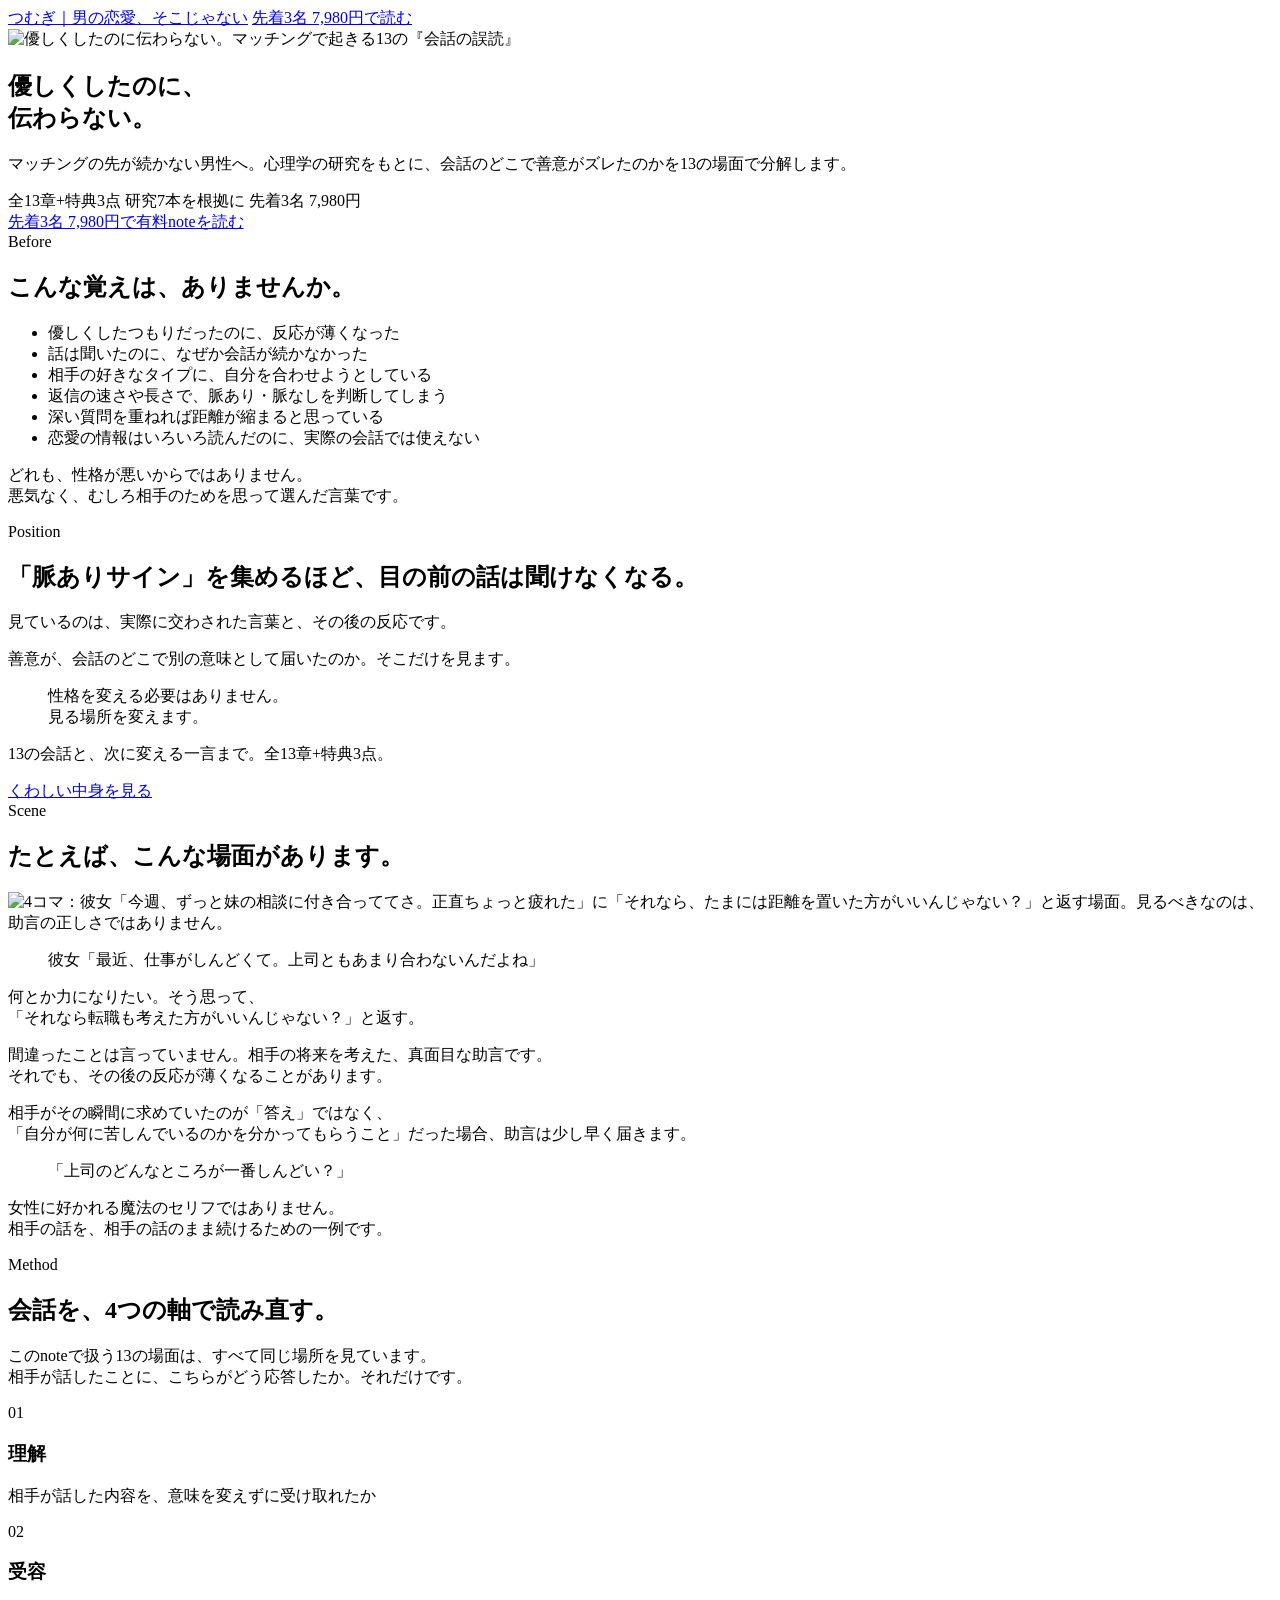
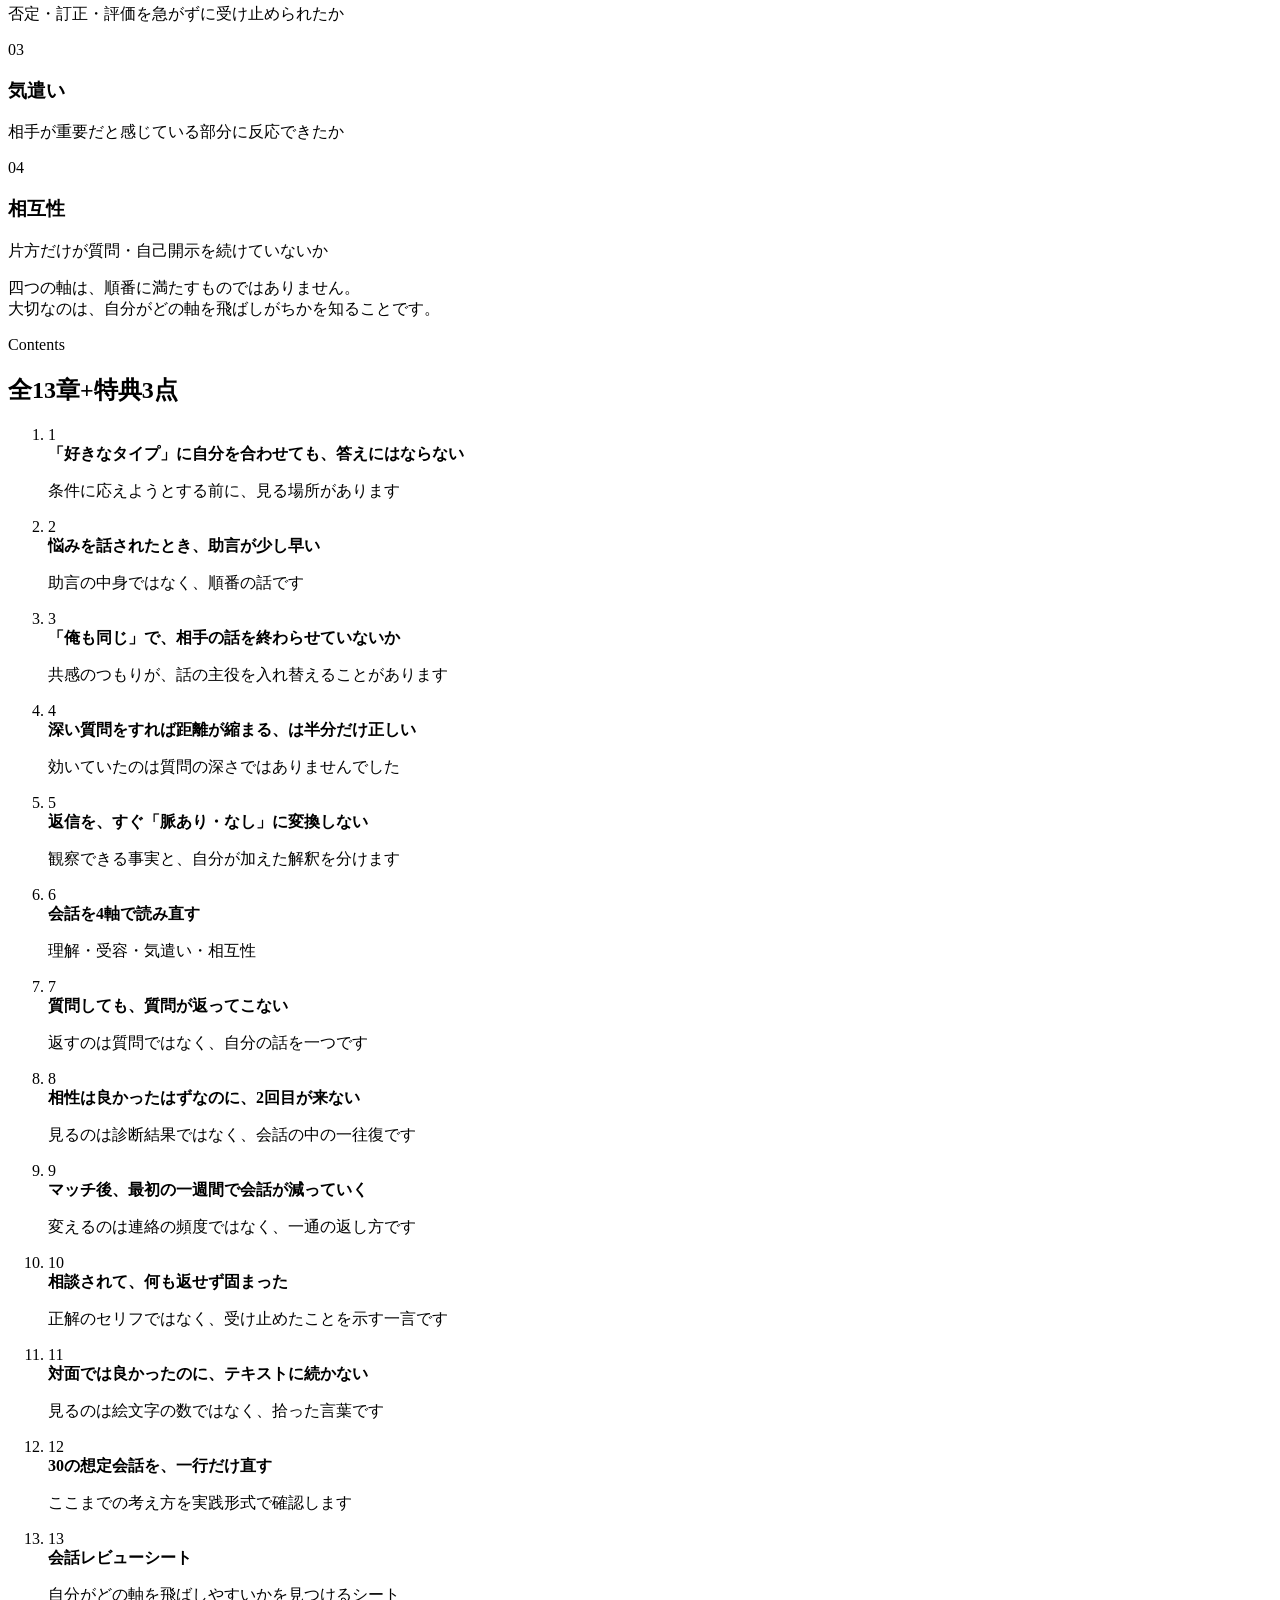
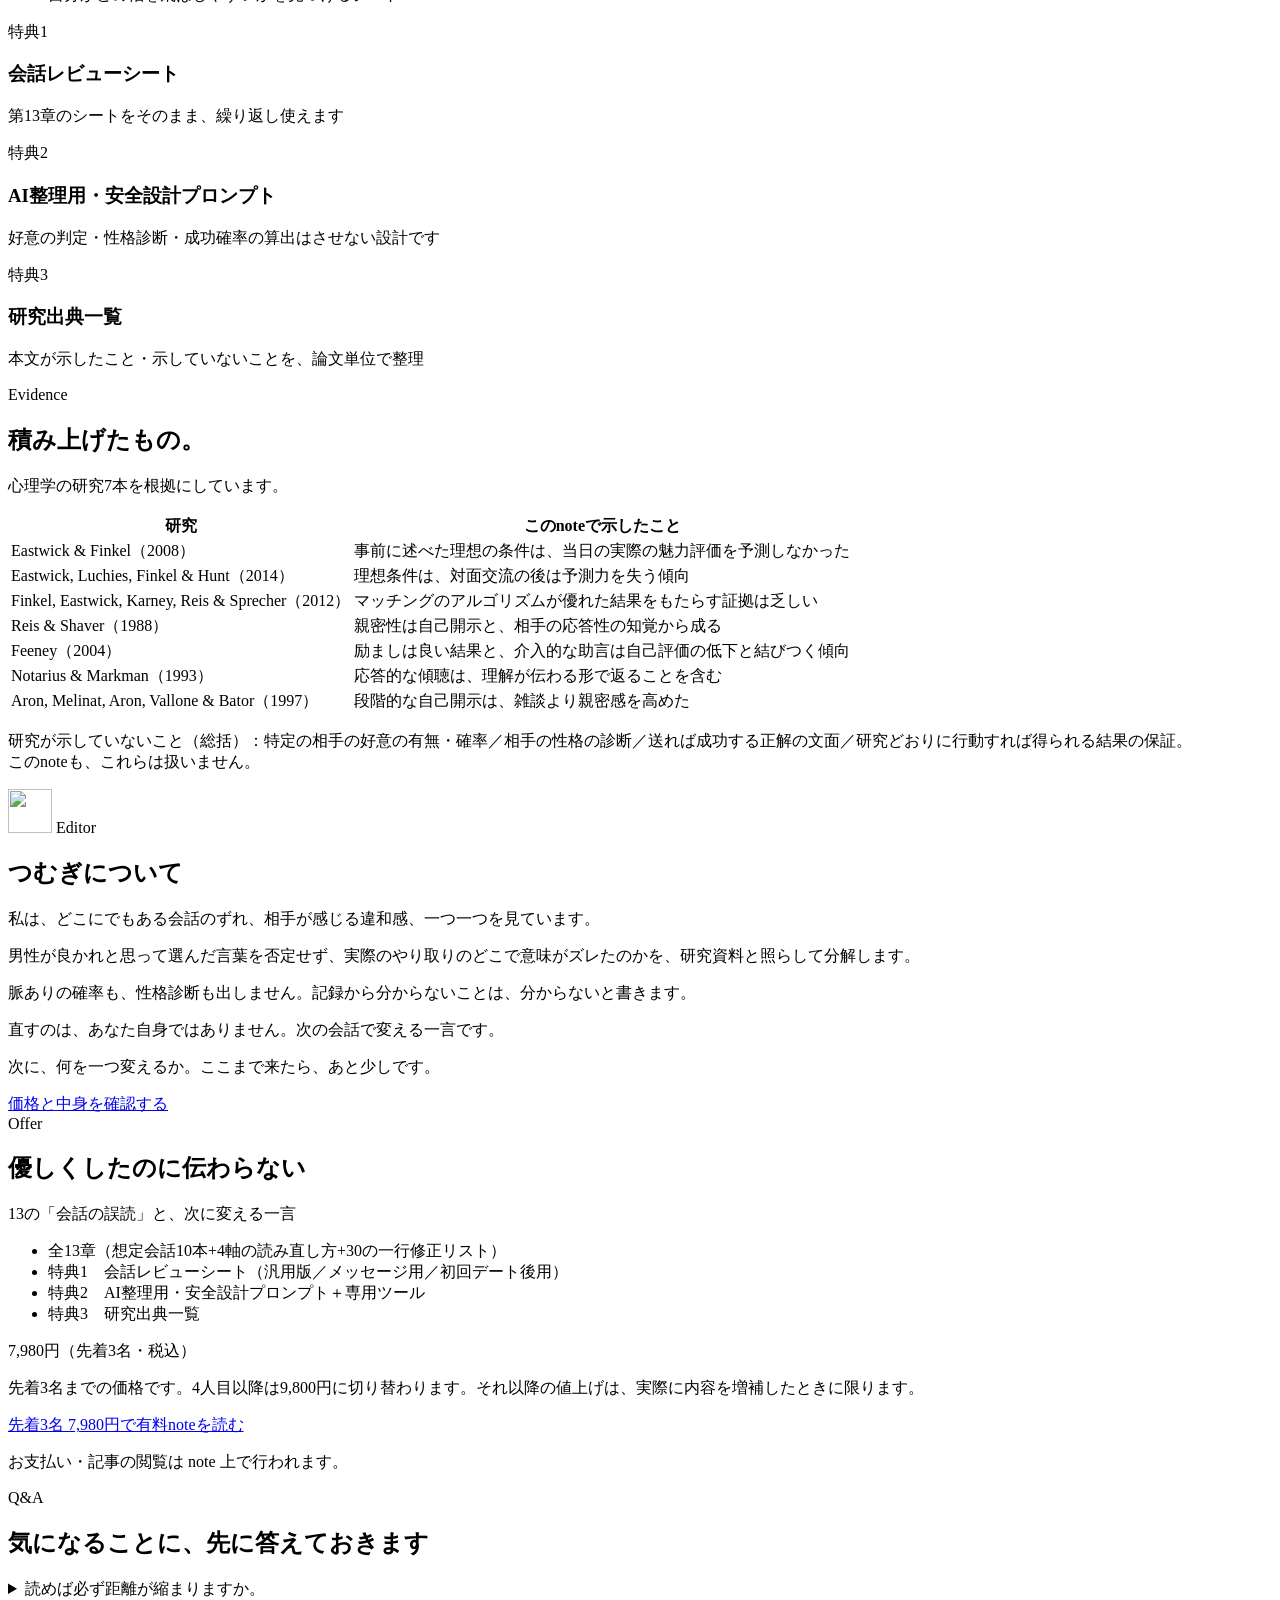
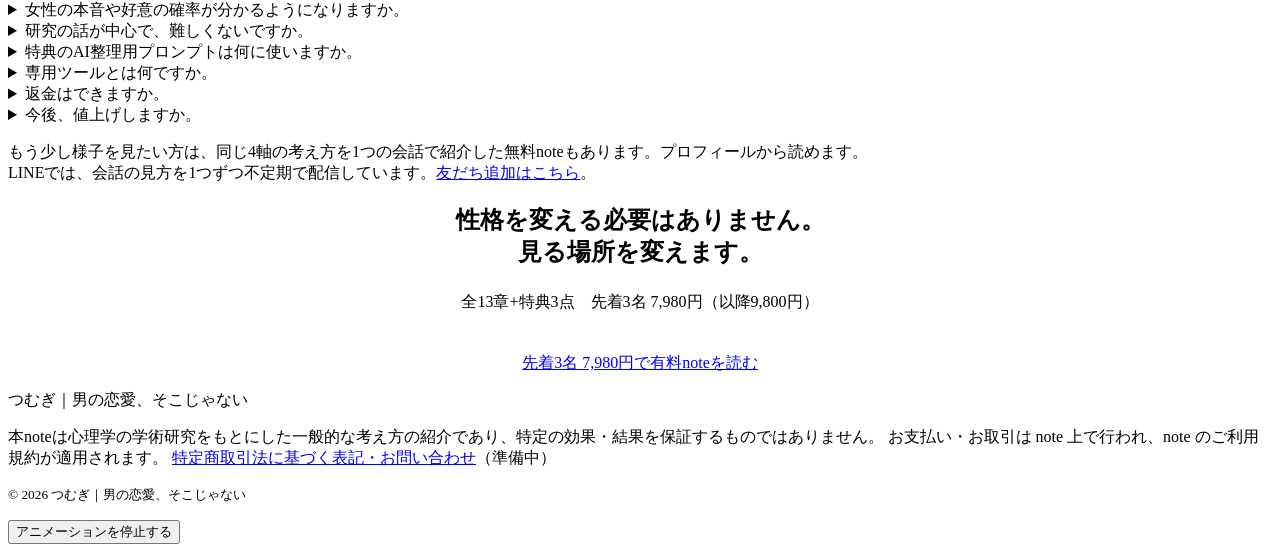
==== index.html @ 09afe3d2 "Add index.html" ====
<!DOCTYPE html>
<html lang="ja">
<head>
  <meta charset="UTF-8">
  <meta name="viewport" content="width=device-width, initial-scale=1.0">
  <title>優しくしたのに伝わらない、マッチングで起きる13の「会話の誤読」｜つむぎ</title>
  <meta name="description" content="善意の会話が、なぜ別の意味で届くのか。心理学の研究をもとに13章+特典3点で解説する有料note『優しくしたのに伝わらない、マッチングで起きる13の「会話の誤読」』の紹介ページです。">
  <meta property="og:type" content="website">
  <meta property="og:title" content="優しくしたのに伝わらない、マッチングで起きる13の「会話の誤読」｜つむぎ">
  <meta property="og:description" content="善意の会話が、なぜ別の意味で届くのか。心理学の研究をもとに13章+特典3点で解説する有料noteの紹介ページです。">
  <meta property="og:url" content="https://example.com/">
  <meta property="og:image" content="https://example.com/assets/img/common/ogp.jpg">
  <meta property="og:site_name" content="つむぎ｜男の恋愛、そこじゃない">
  <meta name="twitter:card" content="summary_large_image">
  <link rel="canonical" href="https://example.com/">
  <link rel="icon" href="favicon.ico">
  <link rel="apple-touch-icon" href="assets/img/common/apple-touch-icon.png">
  <link rel="preconnect" href="https://fonts.googleapis.com">
  <link rel="preconnect" href="https://fonts.gstatic.com" crossorigin>
  <link href="https://fonts.googleapis.com/css2?family=Zen+Kaku+Gothic+New:wght@500;700;900&family=Noto+Sans+JP:wght@400;500;700&display=swap" rel="stylesheet">
  <link rel="stylesheet" href="assets/css/style.css">
</head>
<body class="p-home">

  <header class="site-header">
    <a class="site-header__logo" href="#hero">つむぎ｜男の恋愛、そこじゃない</a>
    <a class="button button--small site-header__cta" href="#offer">先着3名 7,980円で読む</a>
  </header>

  <main>

    <!-- ヒーロー: 即答型。バナー画像がそのまま見せ場、直下の実テキストで同じ主張をSEO/読み上げ用に担保する -->
    <section class="hero" id="hero">
      <div class="container">
        <div class="hero__visual js-reveal">
          <img src="assets/img/note-header.jpg" alt="優しくしたのに伝わらない。マッチングで起きる13の『会話の誤読』" width="1732" height="908">
        </div>

        <h1 class="hero__title js-reveal" data-delay="1">
          優しくしたのに、<br>伝わらない。
        </h1>
        <p class="hero__lead js-reveal" data-delay="2">
          マッチングの先が続かない男性へ。心理学の研究をもとに、会話のどこで善意がズレたのかを13の場面で分解します。
        </p>
        <div class="hero__meta js-reveal" data-delay="3">
          <span>全13章+特典3点</span>
          <span>研究7本を根拠に</span>
          <span>先着3名 7,980円</span>
        </div>
        <a class="button js-reveal" data-delay="3" href="#offer">先着3名 7,980円で有料noteを読む</a>
      </div>
    </section>

    <!-- 共感: 部族の言葉で「私のことだ」を作る -->
    <section class="section" id="empathy">
      <div class="container--narrow">
        <div class="section-head js-reveal">
          <span class="section-head__en">Before</span>
          <h2 class="section-head__title">こんな覚えは、ありませんか。</h2>
        </div>
        <ul class="checklist js-reveal">
          <li>優しくしたつもりだったのに、反応が薄くなった</li>
          <li>話は聞いたのに、なぜか会話が続かなかった</li>
          <li>相手の好きなタイプに、自分を合わせようとしている</li>
          <li>返信の速さや長さで、脈あり・脈なしを判断してしまう</li>
          <li>深い質問を重ねれば距離が縮まると思っている</li>
          <li>恋愛の情報はいろいろ読んだのに、実際の会話では使えない</li>
        </ul>
        <p class="js-reveal" data-delay="1">
          どれも、性格が悪いからではありません。<br>
          悪気なく、むしろ相手のためを思って選んだ言葉です。
        </p>
      </div>
    </section>

    <!-- 気づき: 「女性の本音を当てる」との決別。アカウントの立ち位置 -->
    <section class="section section--muted" id="reveal">
      <div class="container--narrow">
        <div class="section-head js-reveal">
          <span class="section-head__en">Position</span>
          <h2 class="section-head__title">「脈ありサイン」を集めるほど、目の前の話は聞けなくなる。</h2>
        </div>
        <p class="js-reveal">
          見ているのは、実際に交わされた言葉と、その後の反応です。
        </p>
        <p class="js-reveal" data-delay="1">
          善意が、会話のどこで別の意味として届いたのか。そこだけを見ます。
        </p>
        <blockquote class="quote-bubble quote-bubble--statement js-reveal" data-delay="2">
          性格を変える必要はありません。<br>見る場所を変えます。
        </blockquote>
      </div>
    </section>

    <!-- CTAバンド1: 証拠より先に1回挟む -->
    <section class="cta-band">
      <div class="container cta-band__inner">
        <p class="js-reveal">13の会話と、次に変える一言まで。全13章+特典3点。</p>
        <a class="button button--invert js-reveal" data-delay="1" href="#offer">くわしい中身を見る</a>
      </div>
    </section>

    <!-- 具体場面: 実際にありそうな会話を1つ見せる(冒頭の想定会話をそのまま使用) -->
    <section class="section" id="scene">
      <div class="container--narrow">
        <div class="section-head js-reveal">
          <span class="section-head__en">Scene</span>
          <h2 class="section-head__title">たとえば、こんな場面があります。</h2>
        </div>
        <img class="scene-comic js-reveal" src="assets/img/scene-4koma.jpg" alt="4コマ：彼女「今週、ずっと妹の相談に付き合っててさ。正直ちょっと疲れた」に「それなら、たまには距離を置いた方がいいんじゃない？」と返す場面。見るべきなのは、助言の正しさではありません。" width="1254" height="1254" loading="lazy">
        <blockquote class="quote-bubble js-reveal">
          彼女「最近、仕事がしんどくて。上司ともあまり合わないんだよね」
        </blockquote>
        <p class="js-reveal" data-delay="1">
          何とか力になりたい。そう思って、<br>
          「それなら転職も考えた方がいいんじゃない？」と返す。
        </p>
        <p class="js-reveal" data-delay="2">
          間違ったことは言っていません。相手の将来を考えた、真面目な助言です。<br>
          それでも、その後の反応が薄くなることがあります。
        </p>
        <p class="js-reveal" data-delay="3">
          相手がその瞬間に求めていたのが「答え」ではなく、<br>
          「自分が何に苦しんでいるのかを分かってもらうこと」だった場合、助言は少し早く届きます。
        </p>
        <blockquote class="quote-bubble quote-bubble--fix js-reveal">
          「上司のどんなところが一番しんどい？」
        </blockquote>
        <p class="js-reveal">
          女性に好かれる魔法のセリフではありません。<br>
          相手の話を、相手の話のまま続けるための一例です。
        </p>
      </div>
    </section>

    <!-- 方法の骨子: 4軸 -->
    <section class="section section--muted" id="method">
      <div class="container--narrow">
        <div class="section-head js-reveal">
          <span class="section-head__en">Method</span>
          <h2 class="section-head__title">会話を、4つの軸で読み直す。</h2>
        </div>
        <p class="js-reveal">
          このnoteで扱う13の場面は、すべて同じ場所を見ています。<br>
          相手が話したことに、こちらがどう応答したか。それだけです。
        </p>
        <div class="axis-grid js-reveal" data-delay="1">
          <div class="axis-card">
            <span class="axis-card__num">01</span>
            <h3>理解</h3>
            <p>相手が話した内容を、意味を変えずに受け取れたか</p>
          </div>
          <div class="axis-card">
            <span class="axis-card__num">02</span>
            <h3>受容</h3>
            <p>否定・訂正・評価を急がずに受け止められたか</p>
          </div>
          <div class="axis-card">
            <span class="axis-card__num">03</span>
            <h3>気遣い</h3>
            <p>相手が重要だと感じている部分に反応できたか</p>
          </div>
          <div class="axis-card">
            <span class="axis-card__num">04</span>
            <h3>相互性</h3>
            <p>片方だけが質問・自己開示を続けていないか</p>
          </div>
        </div>
        <p class="js-reveal" data-delay="2">
          四つの軸は、順番に満たすものではありません。<br>
          大切なのは、自分がどの軸を飛ばしがちかを知ることです。
        </p>
      </div>
    </section>

    <!-- 目次: 中身を見せる -->
    <section class="section" id="contents">
      <div class="container--narrow">
        <div class="section-head js-reveal">
          <span class="section-head__en">Contents</span>
          <h2 class="section-head__title">全13章+特典3点</h2>
        </div>
        <ol class="chapter-list js-reveal">
          <li><span class="chapter-list__num">1</span><div><strong>「好きなタイプ」に自分を合わせても、答えにはならない</strong><p>条件に応えようとする前に、見る場所があります</p></div></li>
          <li><span class="chapter-list__num">2</span><div><strong>悩みを話されたとき、助言が少し早い</strong><p>助言の中身ではなく、順番の話です</p></div></li>
          <li><span class="chapter-list__num">3</span><div><strong>「俺も同じ」で、相手の話を終わらせていないか</strong><p>共感のつもりが、話の主役を入れ替えることがあります</p></div></li>
          <li><span class="chapter-list__num">4</span><div><strong>深い質問をすれば距離が縮まる、は半分だけ正しい</strong><p>効いていたのは質問の深さではありませんでした</p></div></li>
          <li><span class="chapter-list__num">5</span><div><strong>返信を、すぐ「脈あり・なし」に変換しない</strong><p>観察できる事実と、自分が加えた解釈を分けます</p></div></li>
          <li><span class="chapter-list__num">6</span><div><strong>会話を4軸で読み直す</strong><p>理解・受容・気遣い・相互性</p></div></li>
          <li><span class="chapter-list__num">7</span><div><strong>質問しても、質問が返ってこない</strong><p>返すのは質問ではなく、自分の話を一つです</p></div></li>
          <li><span class="chapter-list__num">8</span><div><strong>相性は良かったはずなのに、2回目が来ない</strong><p>見るのは診断結果ではなく、会話の中の一往復です</p></div></li>
          <li><span class="chapter-list__num">9</span><div><strong>マッチ後、最初の一週間で会話が減っていく</strong><p>変えるのは連絡の頻度ではなく、一通の返し方です</p></div></li>
          <li><span class="chapter-list__num">10</span><div><strong>相談されて、何も返せず固まった</strong><p>正解のセリフではなく、受け止めたことを示す一言です</p></div></li>
          <li><span class="chapter-list__num">11</span><div><strong>対面では良かったのに、テキストに続かない</strong><p>見るのは絵文字の数ではなく、拾った言葉です</p></div></li>
          <li><span class="chapter-list__num">12</span><div><strong>30の想定会話を、一行だけ直す</strong><p>ここまでの考え方を実践形式で確認します</p></div></li>
          <li><span class="chapter-list__num">13</span><div><strong>会話レビューシート</strong><p>自分がどの軸を飛ばしやすいかを見つけるシート</p></div></li>
        </ol>
        <div class="bonus-grid js-reveal" data-delay="1">
          <div class="bonus-card">
            <span class="bonus-card__label">特典1</span>
            <h3>会話レビューシート</h3>
            <p>第13章のシートをそのまま、繰り返し使えます</p>
          </div>
          <div class="bonus-card">
            <span class="bonus-card__label">特典2</span>
            <h3>AI整理用・安全設計プロンプト</h3>
            <p>好意の判定・性格診断・成功確率の算出はさせない設計です</p>
          </div>
          <div class="bonus-card">
            <span class="bonus-card__label">特典3</span>
            <h3>研究出典一覧</h3>
            <p>本文が示したこと・示していないことを、論文単位で整理</p>
          </div>
        </div>
      </div>
    </section>

    <!-- 証拠(破調): 体験談の代わりに一次資料。背景反転で温度を変える -->
    <section class="section section--ink" id="evidence">
      <div class="container--narrow">
        <div class="section-head js-reveal">
          <span class="section-head__en">Evidence</span>
          <h2 class="section-head__title">積み上げたもの。</h2>
        </div>
        <p class="js-reveal">
          心理学の研究7本を根拠にしています。
        </p>
        <div class="evidence-table-wrap js-reveal" data-delay="1">
          <table class="evidence-table">
            <thead>
              <tr><th>研究</th><th>このnoteで示したこと</th></tr>
            </thead>
            <tbody>
              <tr><td>Eastwick &amp; Finkel（2008）</td><td>事前に述べた理想の条件は、当日の実際の魅力評価を予測しなかった</td></tr>
              <tr><td>Eastwick, Luchies, Finkel &amp; Hunt（2014）</td><td>理想条件は、対面交流の後は予測力を失う傾向</td></tr>
              <tr><td>Finkel, Eastwick, Karney, Reis &amp; Sprecher（2012）</td><td>マッチングのアルゴリズムが優れた結果をもたらす証拠は乏しい</td></tr>
              <tr><td>Reis &amp; Shaver（1988）</td><td>親密性は自己開示と、相手の応答性の知覚から成る</td></tr>
              <tr><td>Feeney（2004）</td><td>励ましは良い結果と、介入的な助言は自己評価の低下と結びつく傾向</td></tr>
              <tr><td>Notarius &amp; Markman（1993）</td><td>応答的な傾聴は、理解が伝わる形で返ることを含む</td></tr>
              <tr><td>Aron, Melinat, Aron, Vallone &amp; Bator（1997）</td><td>段階的な自己開示は、雑談より親密感を高めた</td></tr>
            </tbody>
          </table>
        </div>
        <p class="js-reveal evidence-disclaimer" data-delay="2">
          研究が示していないこと（総括）：特定の相手の好意の有無・確率／相手の性格の診断／送れば成功する正解の文面／研究どおりに行動すれば得られる結果の保証。<br>
          このnoteも、これらは扱いません。
        </p>
      </div>
    </section>

    <!-- 導き手: つむぎについて(テキスト中心。写真は使わず、ブランドマークをワンポイントで) -->
    <section class="section" id="about">
      <div class="container--narrow">
        <div class="section-head js-reveal">
          <img class="section-head__mark" src="assets/img/common/brand-mark.png" alt="" width="44" height="44">
          <span class="section-head__en">Editor</span>
          <h2 class="section-head__title">つむぎについて</h2>
        </div>
        <p class="js-reveal">
          私は、どこにでもある会話のずれ、相手が感じる違和感、一つ一つを見ています。
        </p>
        <p class="js-reveal" data-delay="1">
          男性が良かれと思って選んだ言葉を否定せず、実際のやり取りのどこで意味がズレたのかを、研究資料と照らして分解します。
        </p>
        <p class="js-reveal" data-delay="2">
          脈ありの確率も、性格診断も出しません。記録から分からないことは、分からないと書きます。
        </p>
        <p class="js-reveal" data-delay="3">
          直すのは、あなた自身ではありません。次の会話で変える一言です。
        </p>
      </div>
    </section>

    <!-- CTAバンド2 -->
    <section class="cta-band">
      <div class="container cta-band__inner">
        <p class="js-reveal">次に、何を一つ変えるか。ここまで来たら、あと少しです。</p>
        <a class="button button--invert js-reveal" data-delay="1" href="#offer">価格と中身を確認する</a>
      </div>
    </section>

    <!-- オファー -->
    <section class="section" id="offer">
      <div class="container--narrow">
        <div class="section-head js-reveal">
          <span class="section-head__en">Offer</span>
          <h2 class="section-head__title">優しくしたのに伝わらない</h2>
        </div>
        <div class="offer-card js-reveal">
          <p class="offer-card__sub">13の「会話の誤読」と、次に変える一言</p>
          <ul class="offer-card__includes">
            <li>全13章（想定会話10本+4軸の読み直し方+30の一行修正リスト）</li>
            <li>特典1　会話レビューシート（汎用版／メッセージ用／初回デート後用）</li>
            <li>特典2　AI整理用・安全設計プロンプト＋専用ツール</li>
            <li>特典3　研究出典一覧</li>
          </ul>
          <p class="offer-card__price"><span>7,980</span>円（先着3名・税込）</p>
          <p class="offer-card__note">先着3名までの価格です。4人目以降は9,800円に切り替わります。それ以降の値上げは、実際に内容を増補したときに限ります。</p>
          <a class="button button--large" href="https://note.com/koi_sokojanai/n/nc593da501217" target="_blank" rel="noopener noreferrer">先着3名 7,980円で有料noteを読む</a>
          <p class="offer-card__platform">お支払い・記事の閲覧は note 上で行われます。</p>
        </div>
      </div>
    </section>

    <!-- FAQ -->
    <section class="section section--muted" id="faq">
      <div class="container--narrow">
        <div class="section-head js-reveal">
          <span class="section-head__en">Q&amp;A</span>
          <h2 class="section-head__title">気になることに、先に答えておきます</h2>
        </div>
        <div class="faq-list js-reveal">
          <details class="faq-item">
            <summary>読めば必ず距離が縮まりますか。</summary>
            <p>保証はできません。会話の受け取られ方は相手や状況によって変わります。このnoteが渡すのは正解のセリフではなく、次に一つだけ確かめる場所です。</p>
          </details>
          <details class="faq-item">
            <summary>女性の本音や好意の確率が分かるようになりますか。</summary>
            <p>いいえ。好意の判定や性格診断はこのnoteの対象外です。扱うのは、会話の中で実際に何が起きたかだけです。</p>
          </details>
          <details class="faq-item">
            <summary>研究の話が中心で、難しくないですか。</summary>
            <p>研究名を主役にはしていません。各章とも、具体的な会話を先に見せ、研究は最後に一行だけ添えています。</p>
          </details>
          <details class="faq-item">
            <summary>特典のAI整理用プロンプトは何に使いますか。</summary>
            <p>自分の会話をAIに整理してもらう時に使う、安全設計つきのプロンプトです。好意の判定や性格診断をAIにさせない指示があらかじめ入っています。個人情報は入力しない前提でご利用ください。</p>
          </details>
          <details class="faq-item">
            <summary>専用ツールとは何ですか。</summary>
            <p>会話を貼るだけで、事実と解釈を分け、四軸で整理する対話形式のツールです。購入者にリンクをお渡しします。ChatGPTのアカウントが必要です。</p>
          </details>
          <details class="faq-item">
            <summary>返金はできますか。</summary>
            <p>デジタルコンテンツの性質上、購入後の返金は原則行っていません。お支払いは note 上で行われるため、note のご利用規約にも準じます。</p>
          </details>
          <details class="faq-item">
            <summary>今後、値上げしますか。</summary>
            <p>先着3名までは7,980円、4人目以降は9,800円です。それ以降さらに値上げする場合は、内容を実際に増補したときに限ります。</p>
          </details>
        </div>
        <p class="js-reveal faq-footnote" data-delay="1">
          もう少し様子を見たい方は、同じ4軸の考え方を1つの会話で紹介した無料noteもあります。プロフィールから読めます。<br>
          LINEでは、会話の見方を1つずつ不定期で配信しています。<a href="https://line.me/R/ti/p/@974dczzv" target="_blank" rel="noopener noreferrer">友だち追加はこちら</a>。
        </p>
      </div>
    </section>

    <!-- 最終CTA -->
    <section class="section section--tight" id="final-cta">
      <div class="container" style="text-align:center">
        <h2 class="section-head__title js-reveal">性格を変える必要はありません。<br>見る場所を変えます。</h2>
        <p class="js-reveal" data-delay="1" style="margin:24px 0 40px">全13章+特典3点　先着3名 7,980円（以降9,800円）</p>
        <a class="button button--large js-reveal" data-delay="2" href="https://note.com/koi_sokojanai/n/nc593da501217" target="_blank" rel="noopener noreferrer">先着3名 7,980円で有料noteを読む</a>
      </div>
    </section>
  </main>

  <footer class="site-footer">
    <div class="container">
      <p>つむぎ｜男の恋愛、そこじゃない</p>
      <p class="site-footer__legal">
        本noteは心理学の学術研究をもとにした一般的な考え方の紹介であり、特定の効果・結果を保証するものではありません。
        お支払い・お取引は note 上で行われ、note のご利用規約が適用されます。
        <a href="#">特定商取引法に基づく表記・お問い合わせ</a>（準備中）
      </p>
      <p><small>&copy; 2026 つむぎ｜男の恋愛、そこじゃない</small></p>
    </div>
  </footer>

  <button class="motion-stop">アニメーションを停止する</button>
  <script src="assets/js/main.js" defer></script>
</body>
</html>
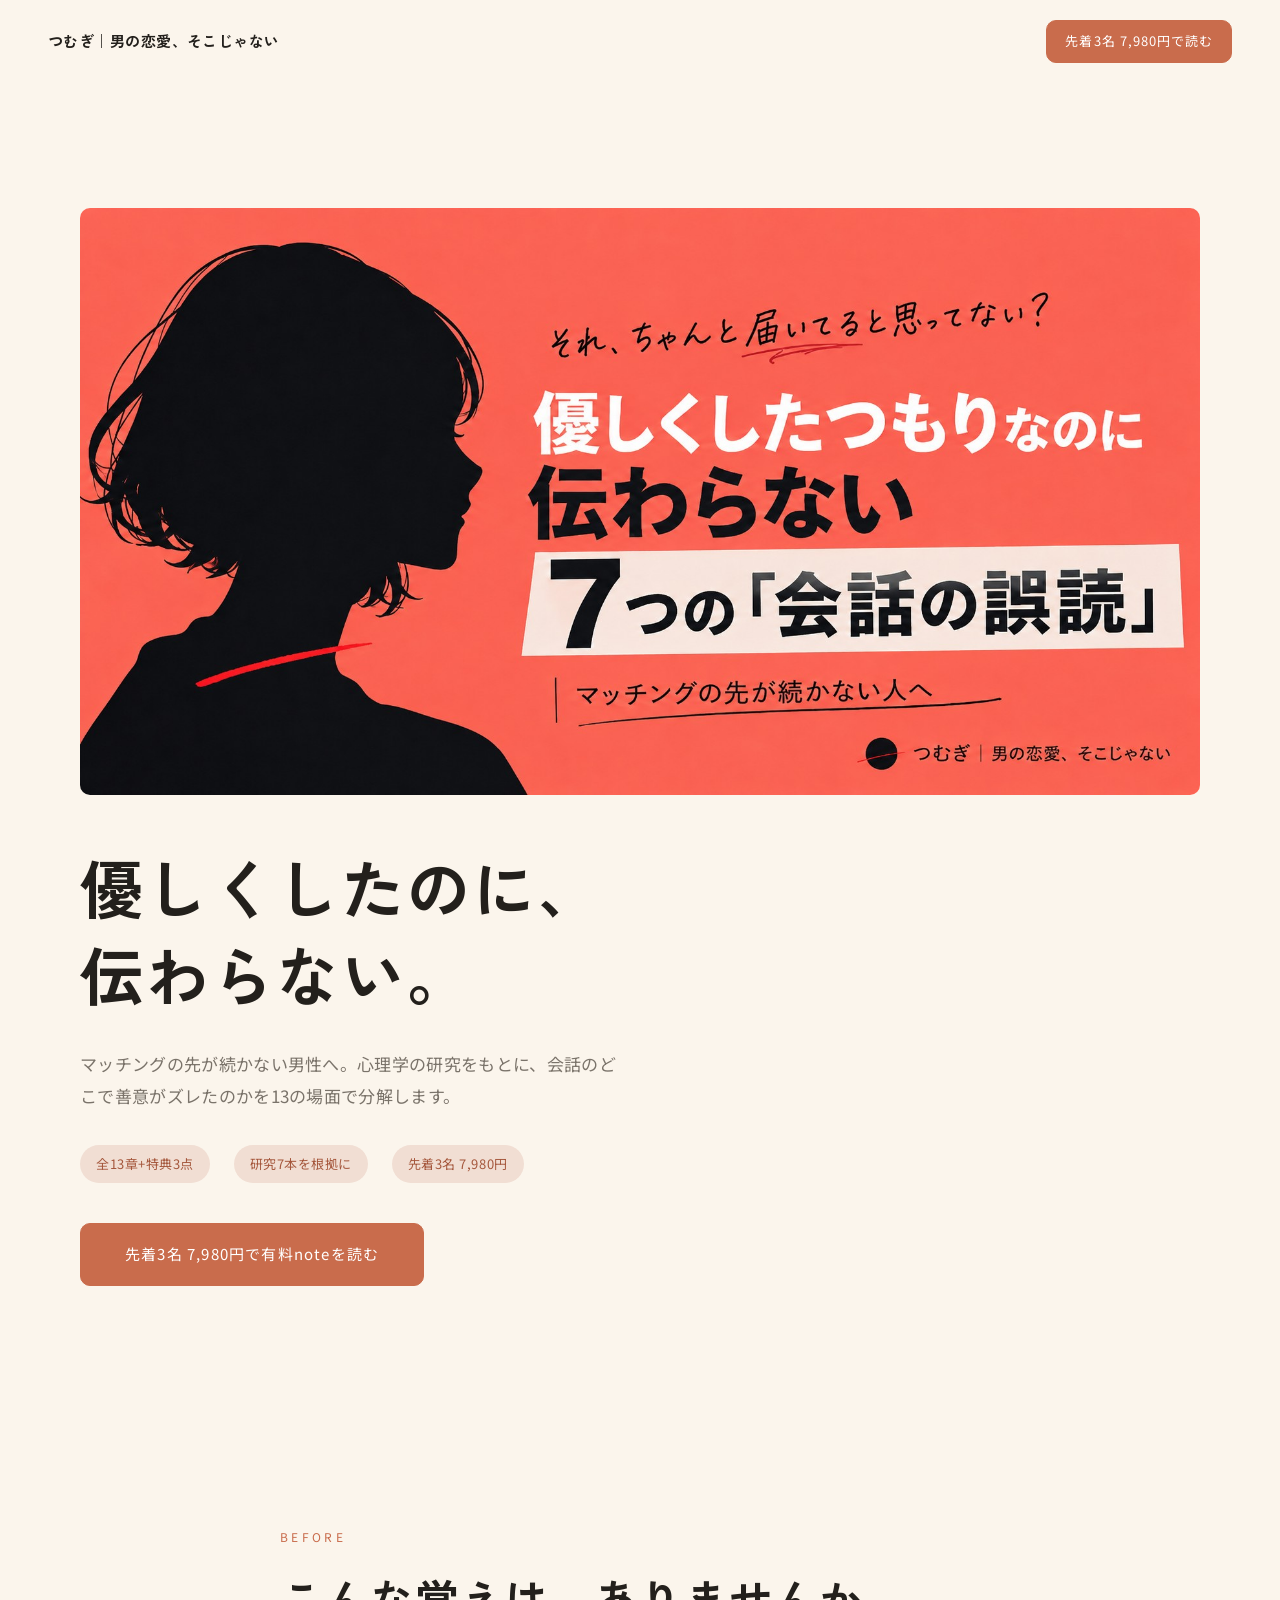
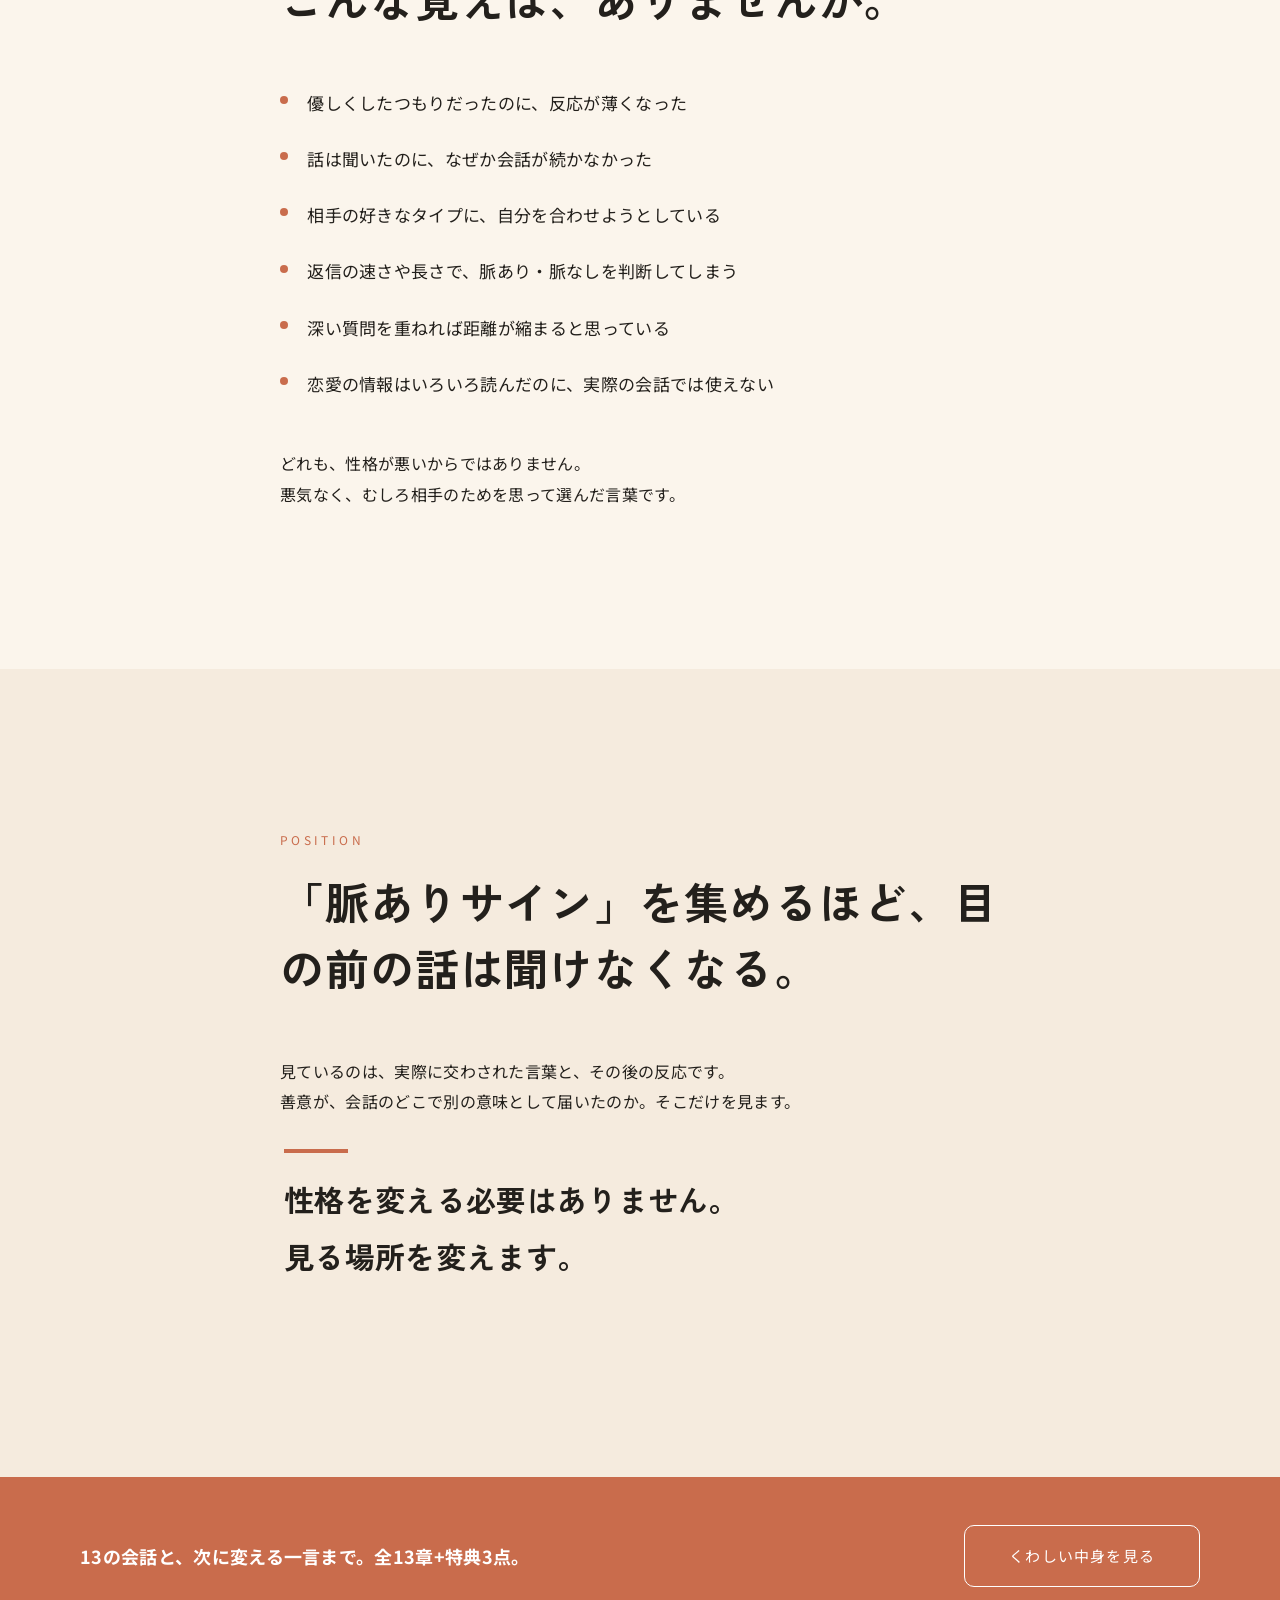
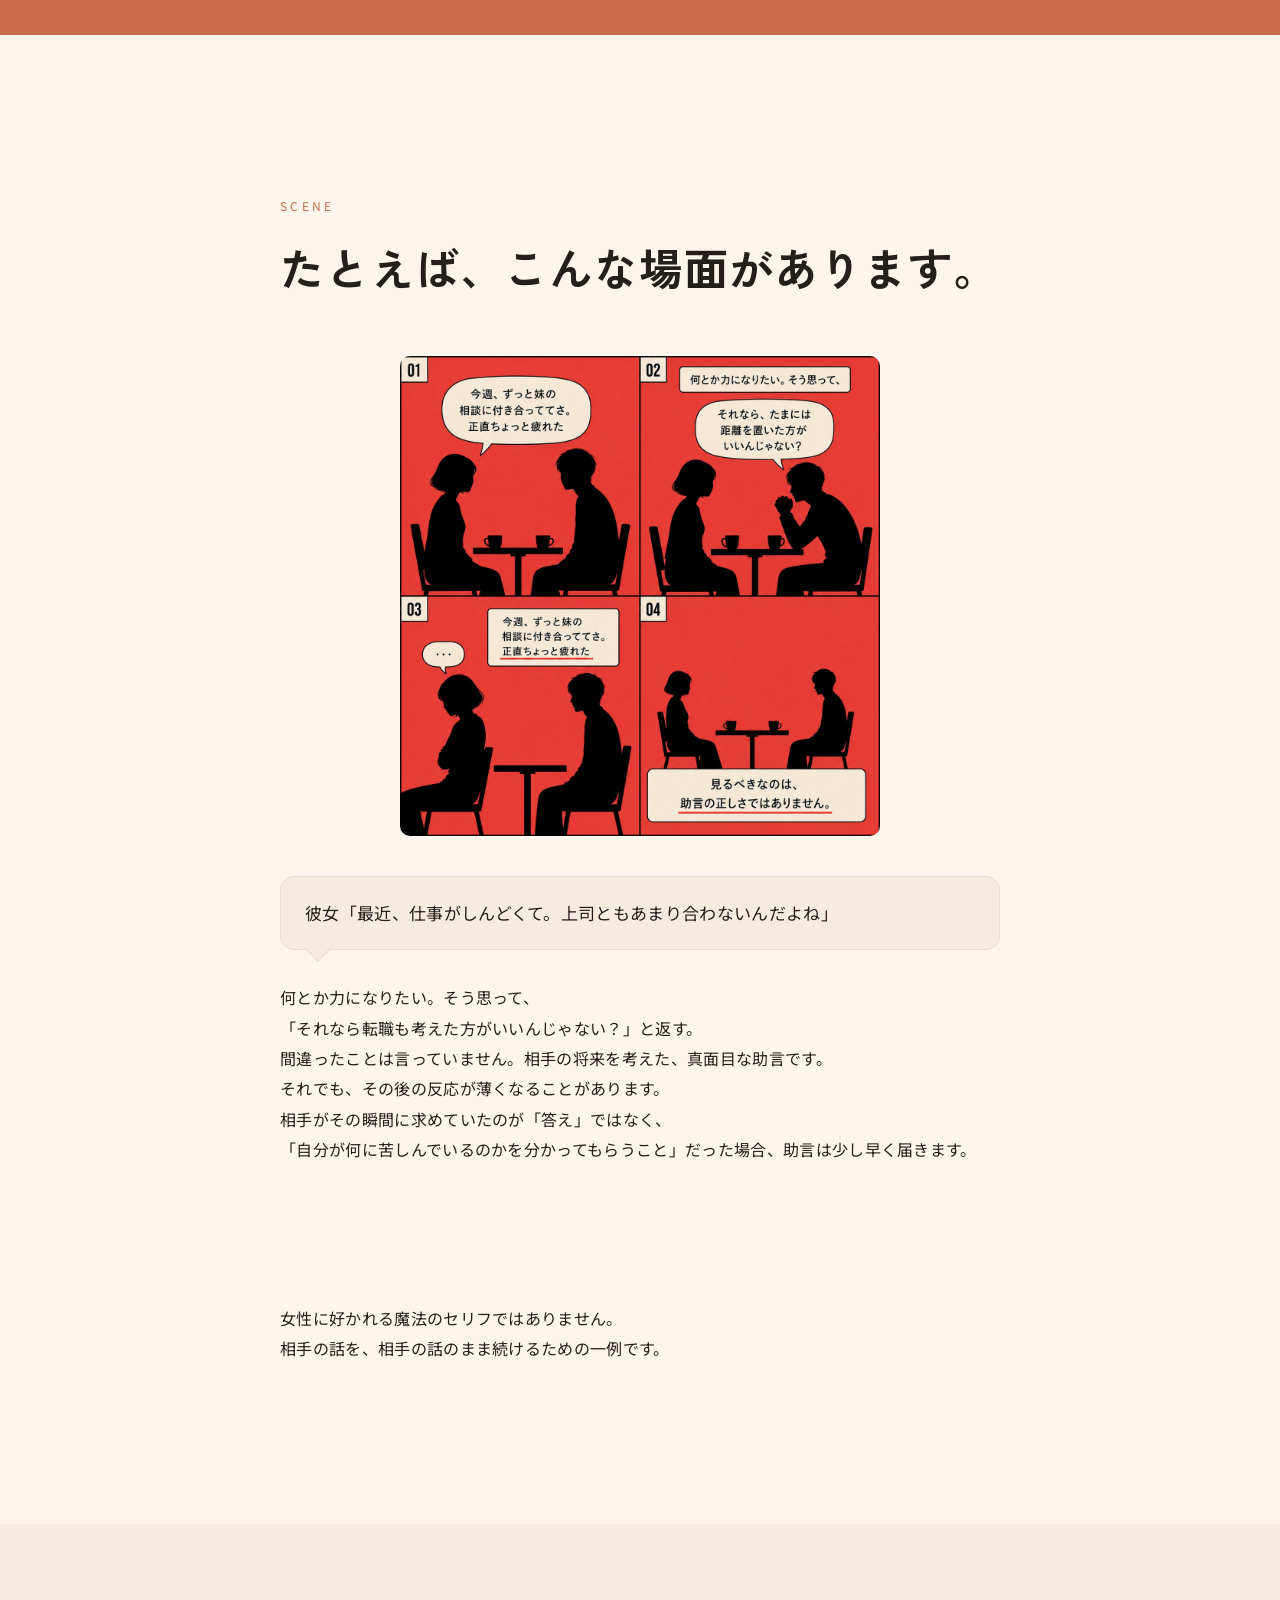
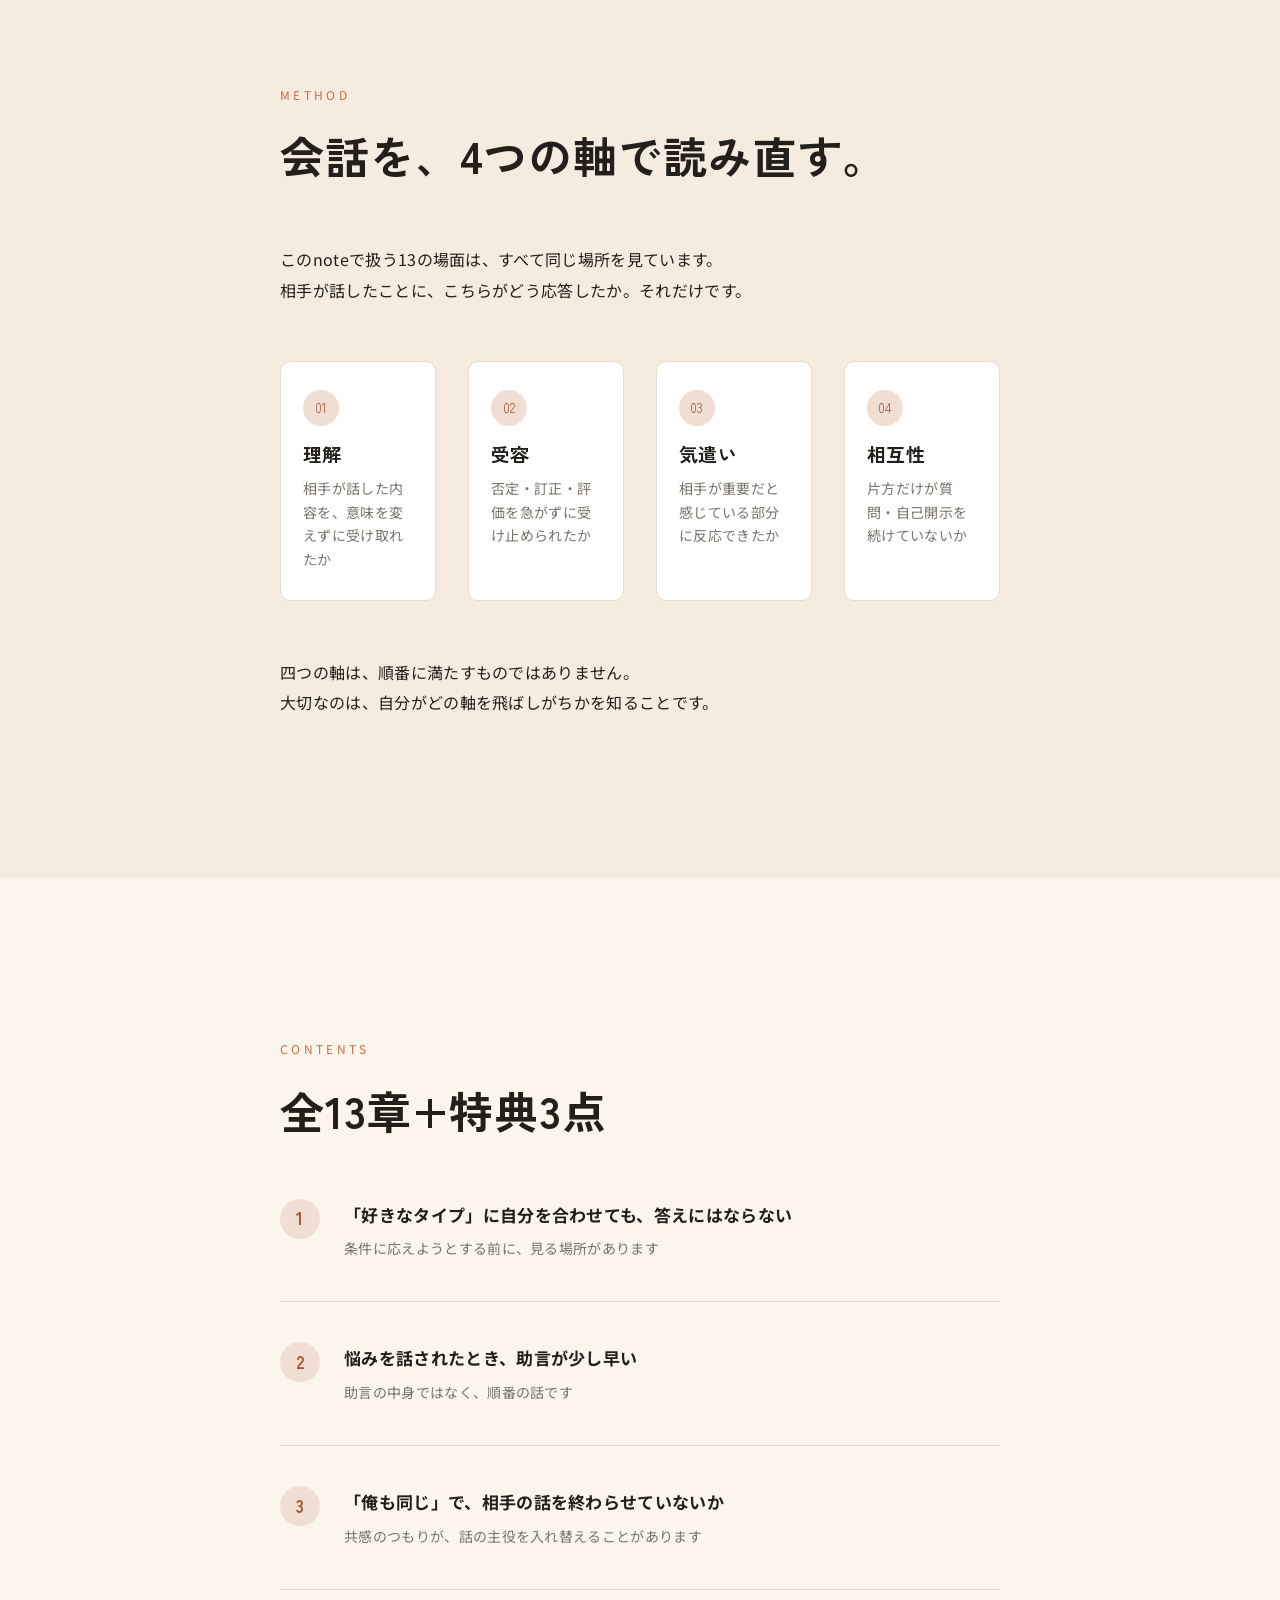
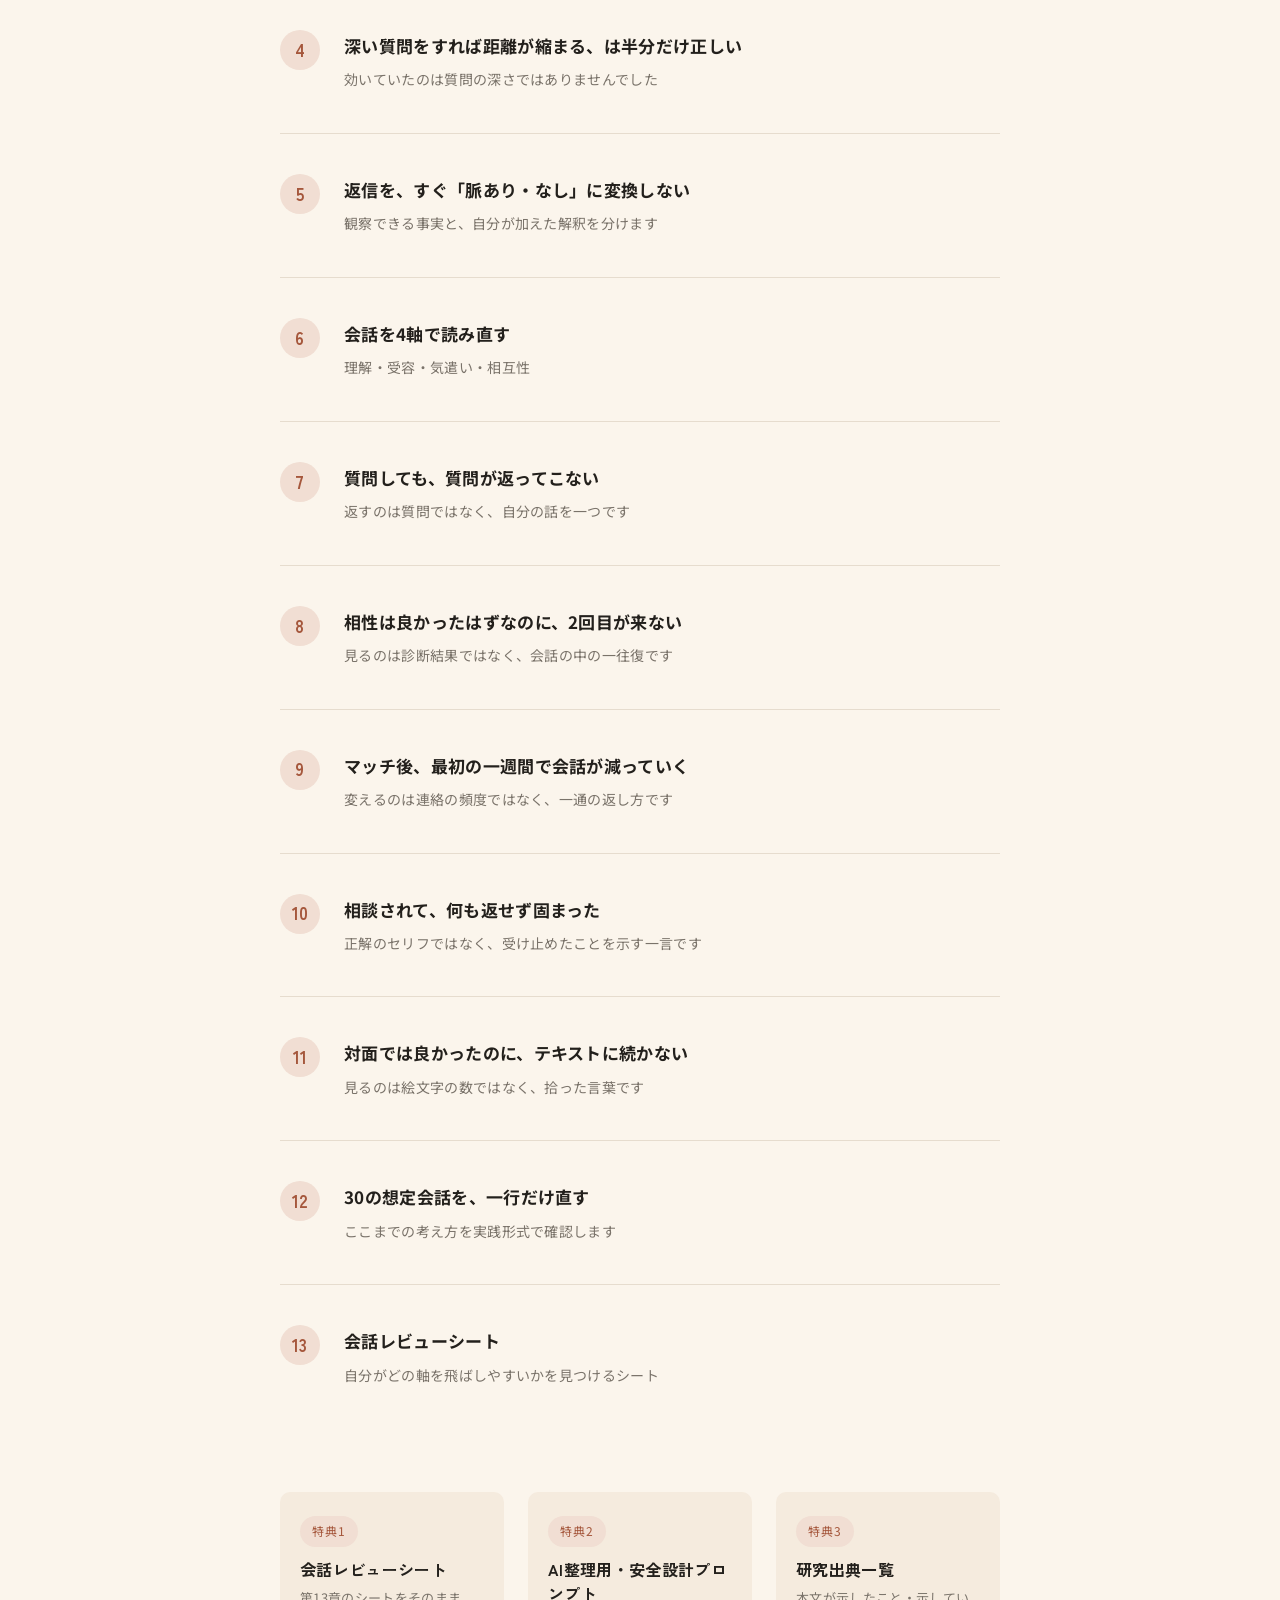
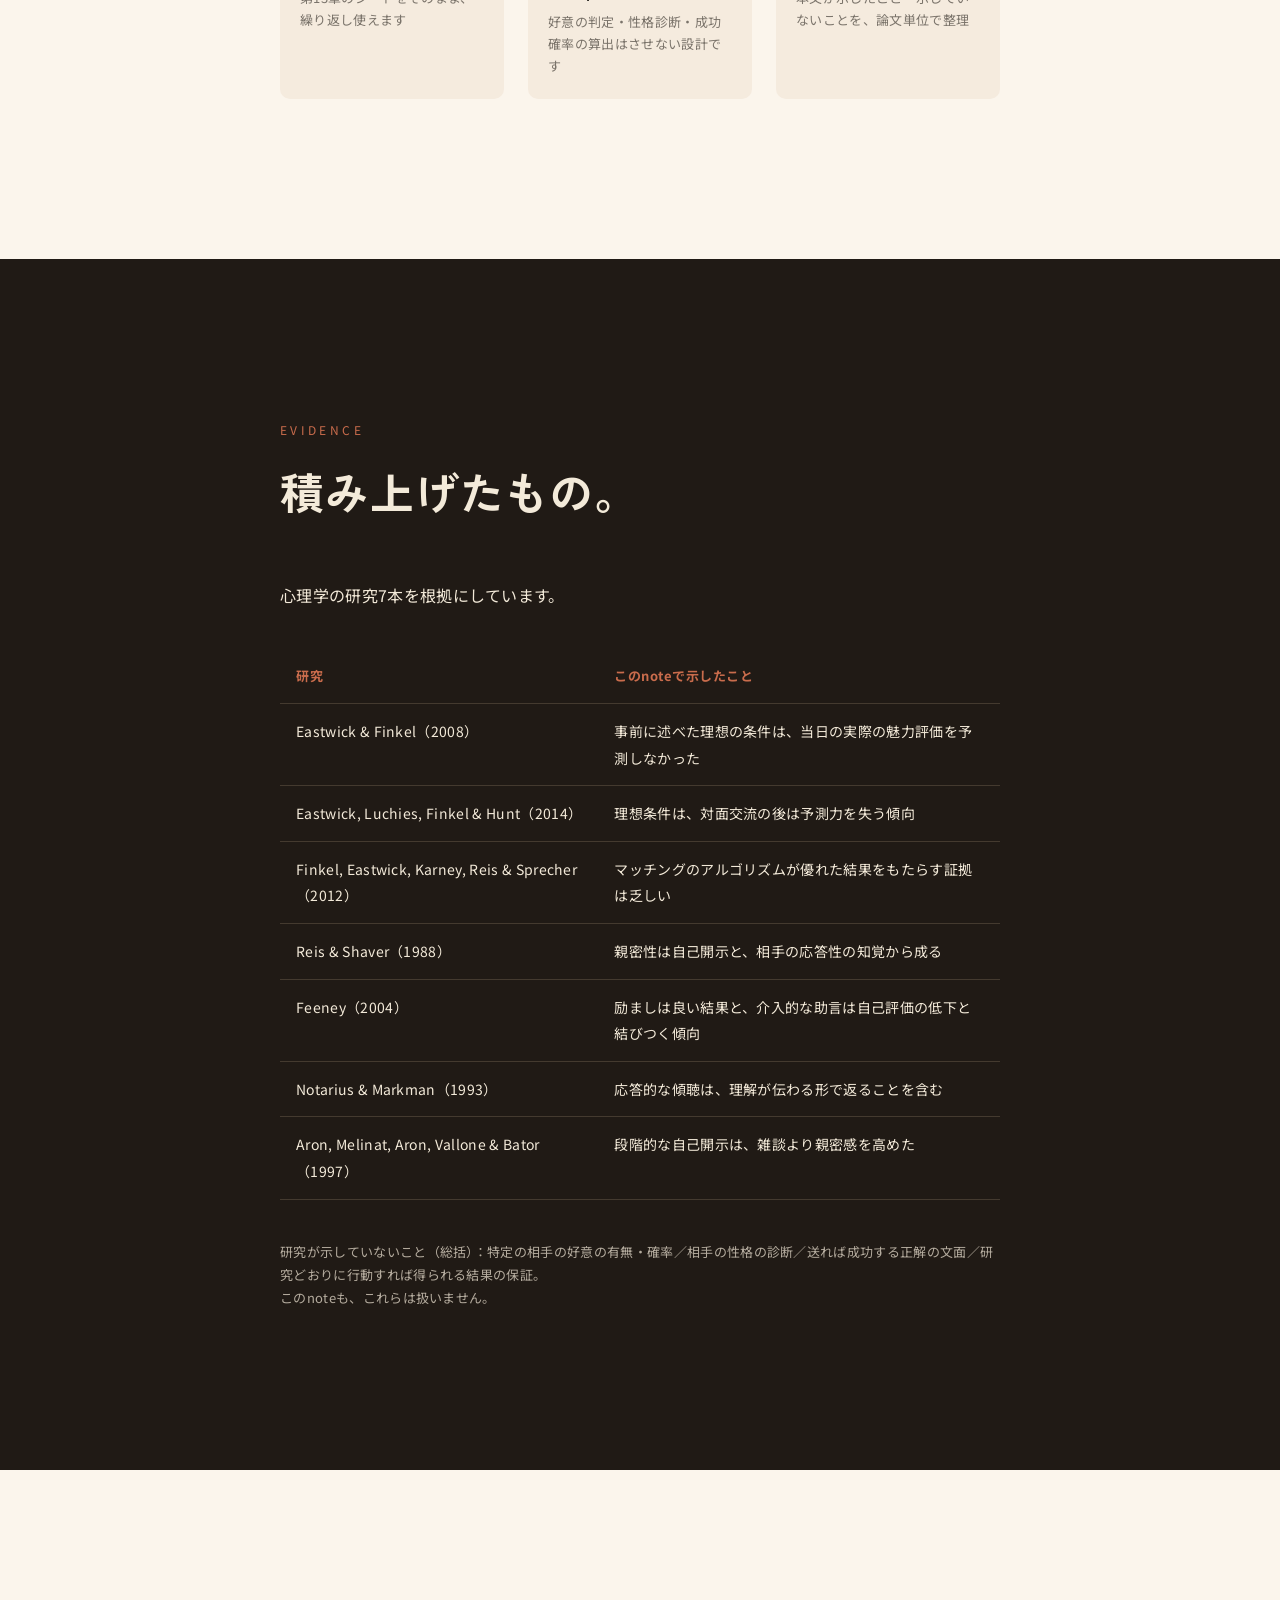
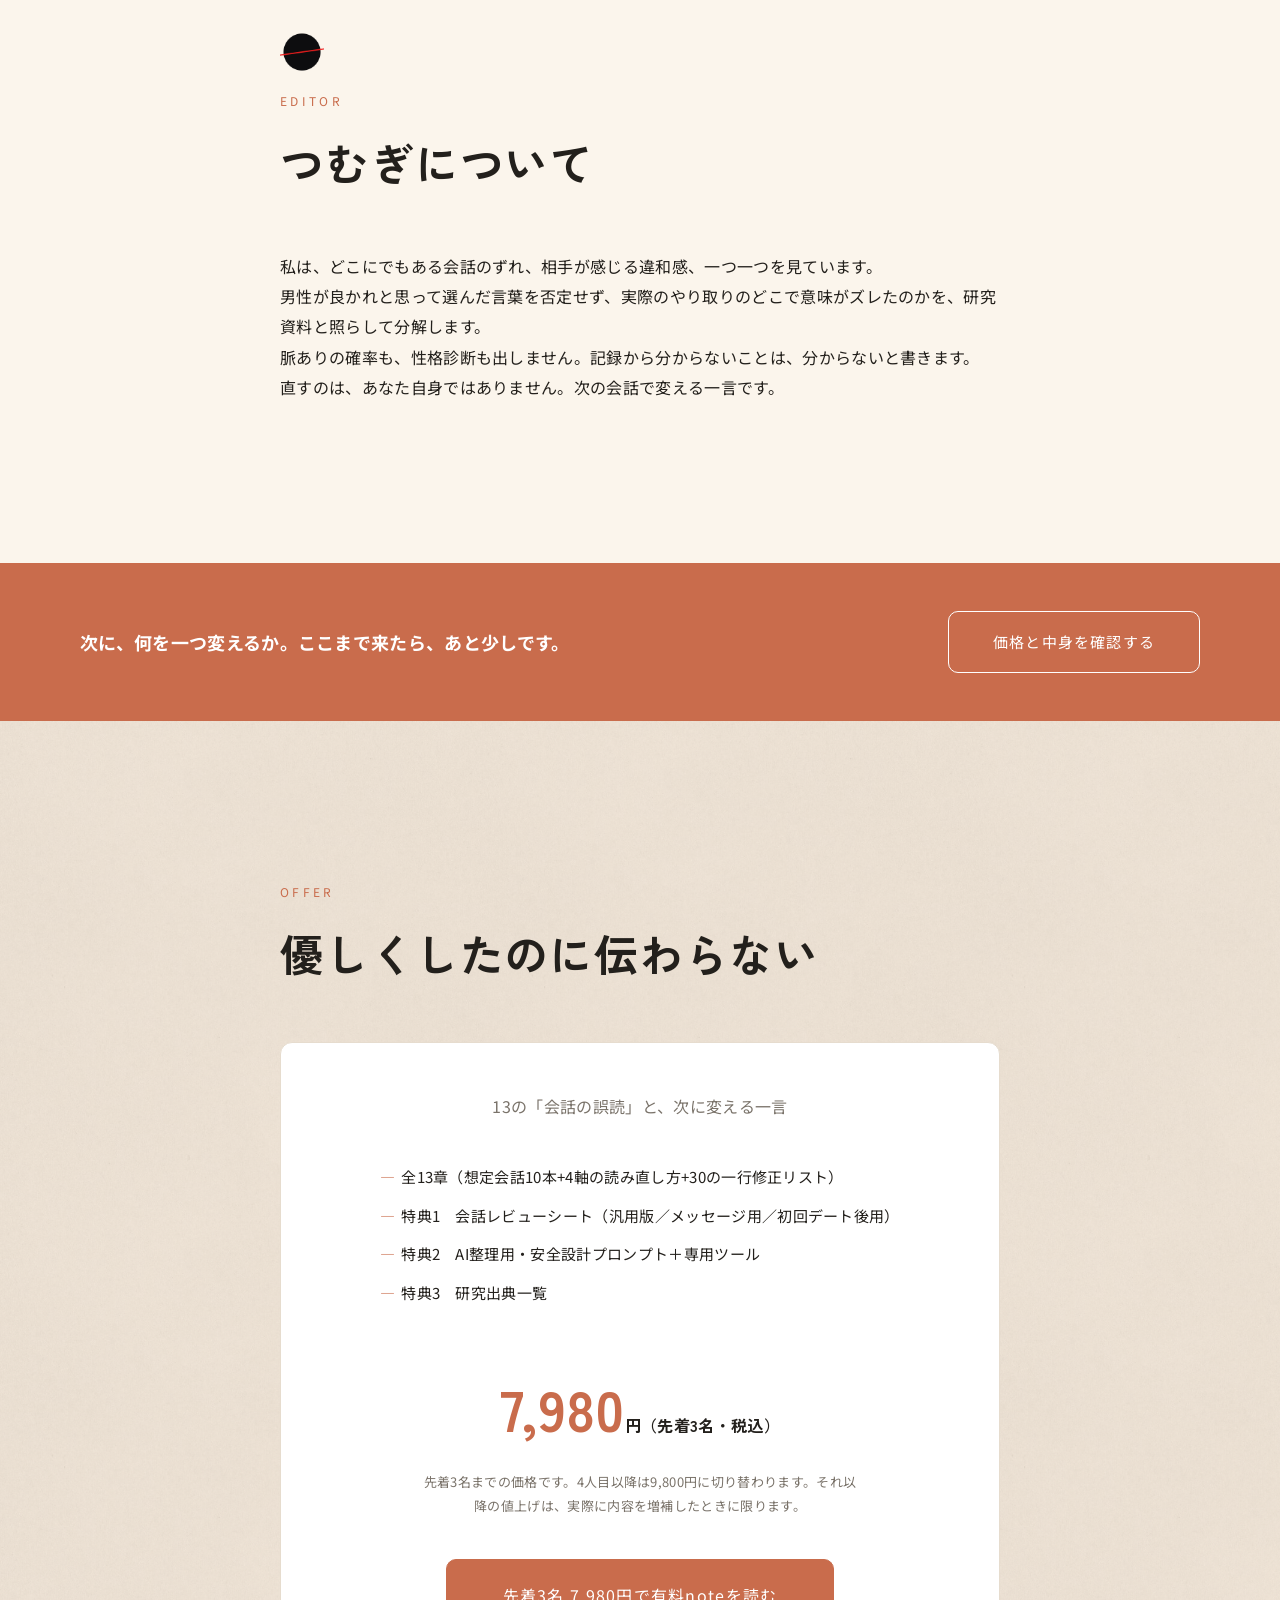
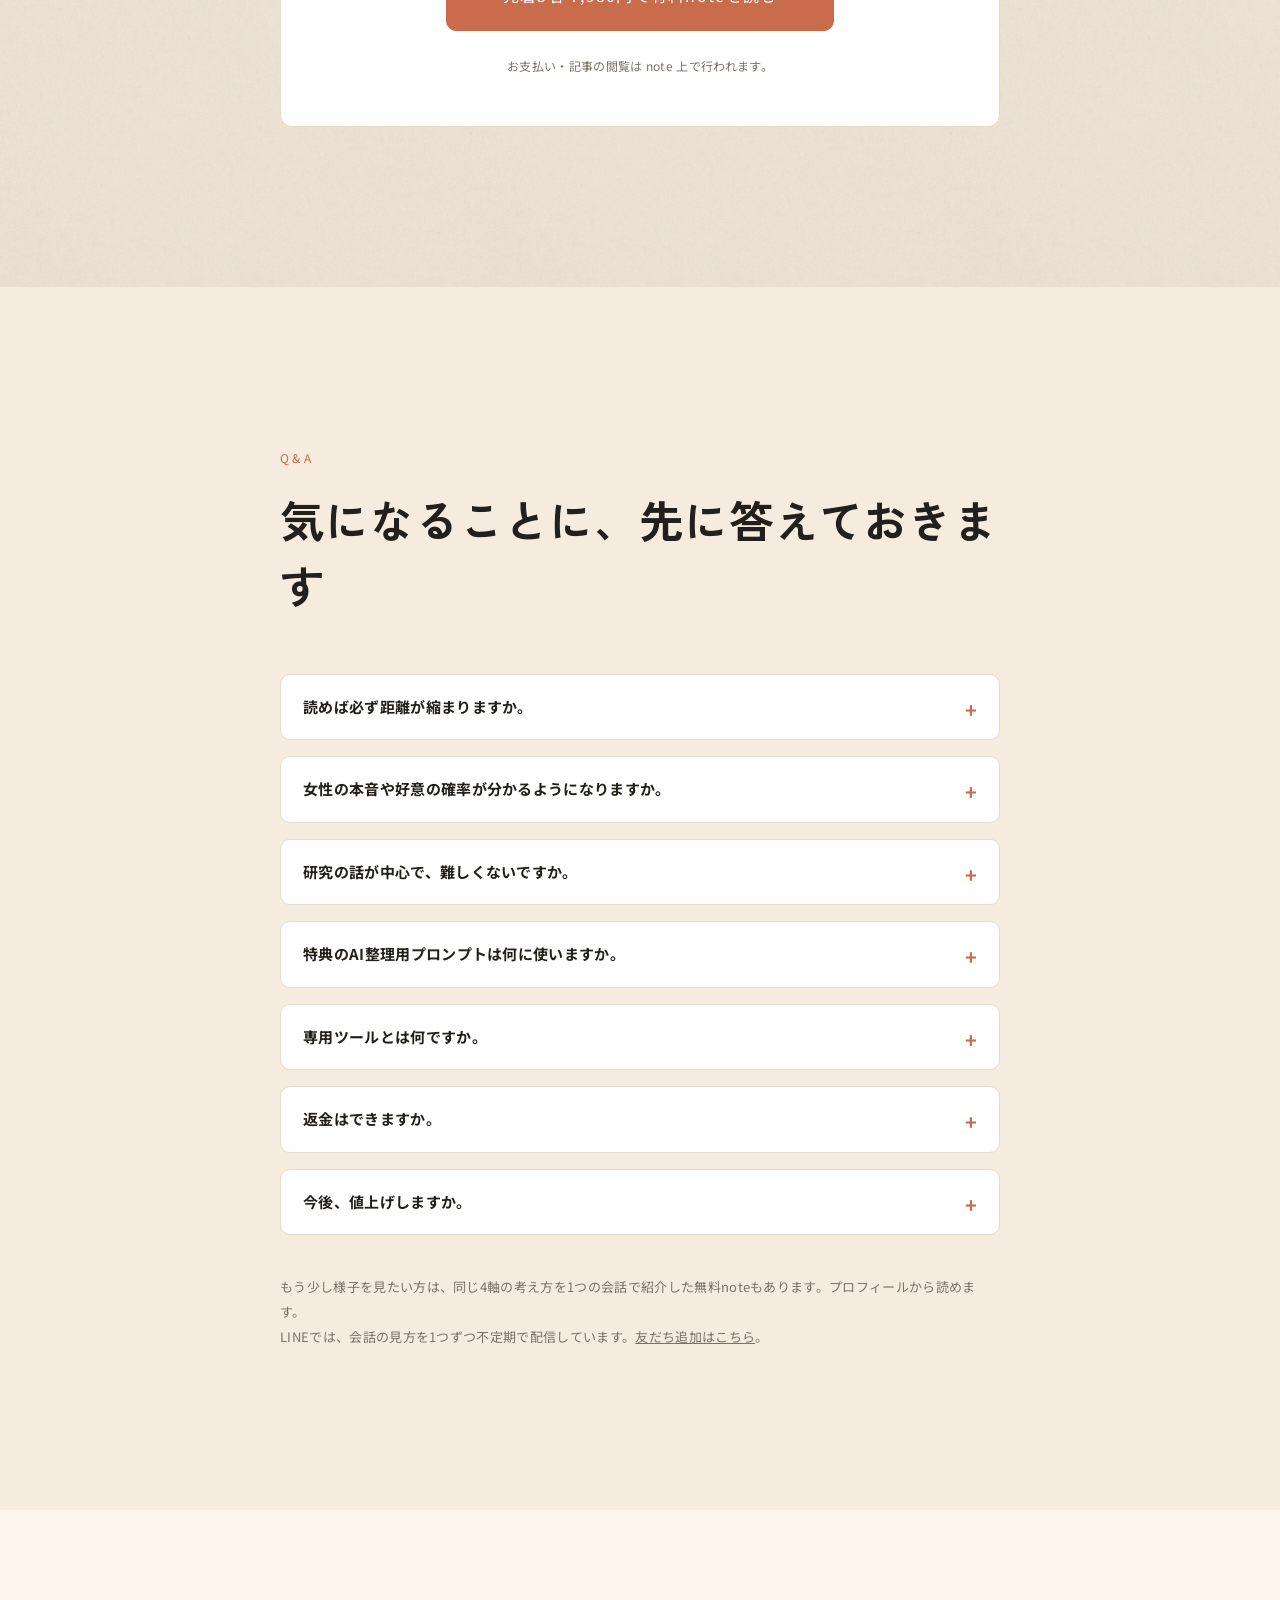
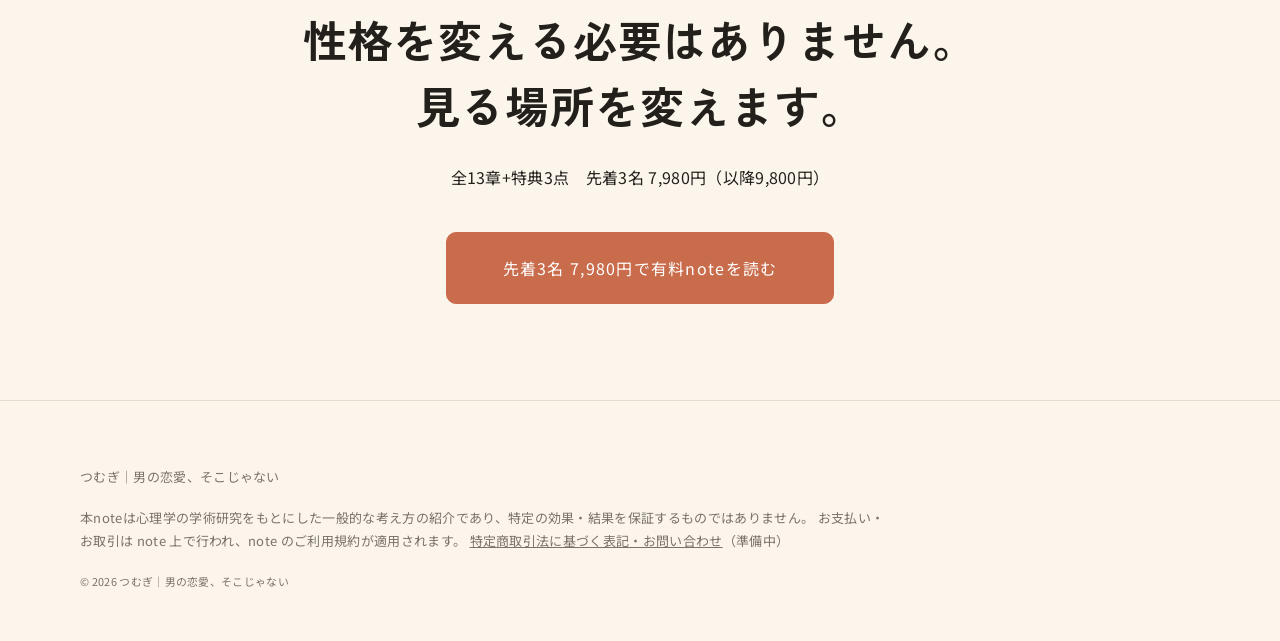
==== commit e640c8df: "Fix: correct header text (13 not 7, remove 'つもり') - index.html" ====
--- a/index.html
+++ b/index.html
@@ -8,11 +8,11 @@
   <meta property="og:type" content="website">
   <meta property="og:title" content="優しくしたのに伝わらない、マッチングで起きる13の「会話の誤読」｜つむぎ">
   <meta property="og:description" content="善意の会話が、なぜ別の意味で届くのか。心理学の研究をもとに13章+特典3点で解説する有料noteの紹介ページです。">
-  <meta property="og:url" content="https://example.com/">
-  <meta property="og:image" content="https://example.com/assets/img/common/ogp.jpg">
+  <meta property="og:url" content="https://mutsumilabjp-eng.github.io/koi-sokojanai-lp/">
+  <meta property="og:image" content="https://mutsumilabjp-eng.github.io/koi-sokojanai-lp/assets/img/common/ogp.jpg">
   <meta property="og:site_name" content="つむぎ｜男の恋愛、そこじゃない">
   <meta name="twitter:card" content="summary_large_image">
-  <link rel="canonical" href="https://example.com/">
+  <link rel="canonical" href="https://mutsumilabjp-eng.github.io/koi-sokojanai-lp/">
   <link rel="icon" href="favicon.ico">
   <link rel="apple-touch-icon" href="assets/img/common/apple-touch-icon.png">
   <link rel="preconnect" href="https://fonts.googleapis.com">
--- a/assets/css/style.css
+++ b/assets/css/style.css
@@ -0,0 +1,441 @@
+@charset "UTF-8";
+/* ============================================================
+   style.css — スターター基盤
+   構成: 1.トークン → 2.リセット/ベース → 3.レイアウト
+        → 4.コンポーネント → 5.モーション → 6.停止ポリシー
+   触り方は TEMPLATE-GUIDE.md 参照。トークン以外の削除は慎重に。
+   ============================================================ */
+
+/* ---------- 1. トークン(案件ごとに必ず引き直す) ----------
+   方向: エディトリアル(生成り×黒)を土台に、シグネチャーとして
+   有料noteヘッダーのコーラルを主張色に採用。会話は吹き出し、
+   つむぎの「検品」行為は朱の校正線で表現する。
+   2026-07-31 改訂: ao-beauty-labo.com を参照し、彩度を一段落として
+   余白を広げ、丸バッジ/角丸を増やす「軽め」の寄せを実施。 */
+:root {
+  --color-bg: #fbf5ec;          /* 地: 生成り(僅かに明るく) */
+  --color-surface: #ffffff;     /* 面(カード) */
+  --color-surface-warm: #f5ebde;/* 面(温かい面。吹き出し等) */
+  --color-text: #23201c;        /* 本文 */
+  --color-muted: #7a736a;       /* 補助テキスト */
+  --color-accent: #c96c4c;      /* 主張色: ヘッダーのコーラルを一段落ち着かせたテラコッタ */
+  --color-accent-deep: #a5573c; /* accentの濃色(ホバー・強調) */
+  --color-accent-soft: #f1ded3; /* accentの極薄トーン(丸バッジ地) */
+  --color-accent-ink: #ffffff;  /* accent上の文字色 */
+  --color-line: #e6dcce;        /* 罫線 */
+  --color-ink-bg: #201a15;      /* 破調セクション(証拠)の地 */
+  --color-ink-text: #f3ead9;    /* 破調セクション上の文字 */
+  --color-ink-line: #443a2f;
+
+  --font-display: "Zen Kaku Gothic New", "Hiragino Sans", sans-serif;
+  --font-body: "Noto Sans JP", "Hiragino Kaku Gothic ProN", "Yu Gothic", sans-serif;
+
+  --space: 8px;
+  --section-pad: clamp(72px, 13vw, 160px);
+  --container: 1120px;
+  --container-narrow: 720px;
+  --radius: 10px;
+
+  --z-header: 100;
+  --z-nav: 200;
+  --z-modal: 1000;
+
+  --ease-out: cubic-bezier(0.22, 1, 0.36, 1);
+  --duration: 0.8s;
+}
+
+/* ---------- 2. リセット/ベース ---------- */
+*, *::before, *::after { box-sizing: border-box; }
+* { margin: 0; }
+
+html { scroll-behavior: smooth; }
+
+body {
+  font-family: var(--font-body);
+  color: var(--color-text);
+  background: var(--color-bg);
+  line-height: 1.9;                 /* 日本語本文の床 */
+  font-size: 16px;
+  letter-spacing: 0.02em;
+  -webkit-font-smoothing: antialiased;
+  overflow-wrap: anywhere;          /* 長いURL・英単語のはみ出し事故防止 */
+}
+
+img, video { max-width: 100%; height: auto; display: block; }
+
+a { color: inherit; }
+a:hover { opacity: 0.7; transition: opacity 0.3s; }
+
+:focus-visible {
+  outline: 2px solid var(--color-accent);
+  outline-offset: 3px;
+}
+
+h1, h2, h3 {
+  font-family: var(--font-display);
+  font-weight: 700;
+  line-height: 1.5;                 /* 見出しは本文より詰める */
+  letter-spacing: 0.02em;
+}
+
+/* ---------- 3. レイアウト ---------- */
+.container { width: min(var(--container), 100% - 48px); margin-inline: auto; }
+.container--narrow { width: min(var(--container-narrow), 100% - 48px); margin-inline: auto; }
+
+.section { padding-block: var(--section-pad); }
+.section--tight { padding-block: calc(var(--section-pad) * 0.6); }
+.section--muted { background: var(--color-surface-warm); }
+.section--ink {
+  background: var(--color-ink-bg);
+  color: var(--color-ink-text);
+}
+.section--ink .section-head__en { color: var(--color-accent); }
+.section--ink .evidence-disclaimer { color: color-mix(in srgb, var(--color-ink-text) 70%, transparent); }
+
+/* セクション見出しの型(シグネチャーに差し替える前提の仮デザイン) */
+.section-head { margin-bottom: calc(var(--space) * 7); }
+.section-head__en {
+  display: block;
+  font-family: var(--font-body);
+  font-size: 12px;
+  letter-spacing: 0.28em;
+  text-transform: uppercase;
+  color: var(--color-accent);
+  margin-bottom: calc(var(--space) * 2);
+}
+.section-head__title { font-size: clamp(28px, 4.5vw, 44px); }
+
+/* ---------- 4. コンポーネント ---------- */
+
+/* ヘッダー */
+.site-header {
+  position: fixed; inset: 0 0 auto 0; z-index: var(--z-header);
+  display: flex; justify-content: space-between; align-items: center;
+  padding: 20px clamp(20px, 4vw, 48px);
+  transition: background 0.4s, box-shadow 0.4s;
+}
+.site-header.is-scrolled {
+  background: color-mix(in srgb, var(--color-bg) 88%, transparent);
+  backdrop-filter: blur(8px);
+  box-shadow: 0 1px 0 var(--color-line);
+}
+.site-header__logo { font-family: var(--font-display); font-size: 15px; font-weight: 700; text-decoration: none; letter-spacing: 0.03em; }
+.site-header__cta { padding: 10px 20px; font-size: 13px; }
+
+/* ヒーロー(トップ) */
+.hero {
+  min-height: auto;
+  display: block;
+  padding: calc(var(--section-pad) * 1.3) 0 calc(var(--space) * 10);
+}
+.hero__visual { margin-bottom: calc(var(--space) * 6); }
+.hero__visual img { border-radius: var(--radius); }
+.hero__title {
+  font-size: clamp(34px, 6.4vw, 64px);
+  line-height: 1.35;
+  max-width: 16em;
+}
+.hero__lead { margin-top: calc(var(--space) * 4); max-width: 32em; color: var(--color-muted); font-size: 17px; }
+.hero__meta {
+  display: flex; flex-wrap: wrap; gap: calc(var(--space) * 3);
+  margin: calc(var(--space) * 4) 0 calc(var(--space) * 5);
+}
+.hero__meta span {
+  font-size: 13px; letter-spacing: 0.04em; color: var(--color-accent-deep);
+  background: var(--color-accent-soft);
+  padding: 7px 16px; border-radius: 999px;
+}
+
+/* 下層ページヘッダー */
+.page-header { padding: calc(var(--section-pad) * 1.2) 0 calc(var(--section-pad) * 0.5); }
+.page-header__en {
+  font-size: 13px; letter-spacing: 0.28em; text-transform: uppercase;
+  color: var(--color-accent);
+}
+.page-header__title { font-size: clamp(32px, 5vw, 56px); margin-top: calc(var(--space) * 1); }
+
+.breadcrumb { padding-block: calc(var(--space) * 2); font-size: 12px; color: var(--color-muted); }
+.breadcrumb ol { display: flex; flex-wrap: wrap; gap: 0.6em; list-style: none; padding: 0; }
+.breadcrumb li:not(:last-child)::after { content: "/"; margin-left: 0.6em; }
+.breadcrumb a { text-decoration: none; }
+
+/* ボタン */
+.button {
+  display: inline-block;
+  padding: 16px 44px;
+  background: var(--color-accent); color: var(--color-accent-ink);
+  border: 1px solid var(--color-accent); border-radius: var(--radius);
+  font-size: 15px; letter-spacing: 0.08em; text-decoration: none;
+  cursor: pointer; transition: background 0.3s, color 0.3s;
+}
+.button:hover { background: var(--color-accent-deep); border-color: var(--color-accent-deep); opacity: 1; }
+.button:disabled { opacity: 0.5; cursor: wait; }
+.button--small { padding: 8px 18px; font-size: 13px; }
+.button--large { padding: 20px 56px; font-size: 16px; }
+.button--invert {
+  background: transparent; color: var(--color-accent-ink);
+  border-color: var(--color-accent-ink);
+}
+.button--invert:hover { background: var(--color-accent-ink); color: var(--color-accent-deep); }
+
+/* フォーム */
+.form { display: grid; gap: calc(var(--space) * 4); }
+.form__field { display: grid; gap: calc(var(--space) * 1); }
+.form__field label { font-size: 14px; font-weight: 600; }
+.form__field .required { color: var(--color-accent); font-size: 12px; margin-left: 0.5em; }
+.form input, .form textarea {
+  font: inherit; padding: 14px 16px;
+  background: var(--color-surface);
+  border: 1px solid var(--color-line); border-radius: var(--radius);
+}
+.form input:focus, .form textarea:focus { border-color: var(--color-accent); outline: none; }
+.form [aria-invalid="true"] { border-color: #c0392b; }
+.form__error { color: #c0392b; font-size: 13px; min-height: 1.2em; }
+.form__hp { position: absolute; left: -9999px; }  /* ハニーポット: 削除禁止 */
+
+/* フッター */
+.site-footer {
+  padding: calc(var(--space) * 8) 0 calc(var(--space) * 4);
+  border-top: 1px solid var(--color-line);
+  font-size: 13px; color: var(--color-muted);
+}
+.site-footer p { margin-bottom: calc(var(--space) * 2); }
+.site-footer__legal { line-height: 1.8; max-width: 62em; }
+.site-footer__legal a { text-decoration: underline; }
+
+/* 共感セクションのチェックリスト */
+.checklist {
+  list-style: none; padding: 0;
+  display: grid; gap: calc(var(--space) * 3);
+  margin-bottom: calc(var(--space) * 6);
+}
+.checklist li {
+  position: relative; padding-left: 1.6em;
+  font-size: 17px;
+}
+.checklist li::before {
+  content: "";
+  position: absolute; left: 0; top: 0.55em;
+  width: 8px; height: 8px; border-radius: 50%;
+  background: var(--color-accent);
+}
+
+/* 会話の吹き出し(つむぎが検品する会話そのもの) */
+.scene-comic {
+  display: block;
+  width: 100%;
+  max-width: 480px;
+  margin: 0 auto calc(var(--space) * 5);
+  border-radius: var(--radius);
+}
+
+.quote-bubble {
+  position: relative;
+  background: var(--color-surface-warm);
+  border: 1px solid var(--color-line);
+  border-radius: 14px;
+  padding: 20px 24px;
+  margin: calc(var(--space) * 4) 0;
+  font-size: 17px;
+}
+.quote-bubble::after {
+  content: "";
+  position: absolute; left: 28px; bottom: -9px;
+  width: 18px; height: 18px;
+  background: var(--color-surface-warm);
+  border-right: 1px solid var(--color-line);
+  border-bottom: 1px solid var(--color-line);
+  transform: rotate(45deg);
+}
+.quote-bubble--fix {
+  background: color-mix(in srgb, var(--color-accent) 10%, var(--color-surface));
+  border-color: color-mix(in srgb, var(--color-accent) 40%, transparent);
+  font-weight: 700;
+}
+.quote-bubble--fix::after {
+  background: color-mix(in srgb, var(--color-accent) 10%, var(--color-surface));
+  border-color: color-mix(in srgb, var(--color-accent) 40%, transparent);
+}
+/* 校正線シグネチャー: つむぎの言い切り一文だけに引く朱の下線 */
+.quote-bubble--statement {
+  background: none; border: none; padding: 0 0 0 4px;
+  font-size: clamp(22px, 3.4vw, 30px); font-weight: 700;
+  font-family: var(--font-display);
+}
+.quote-bubble--statement::after { content: none; }
+.quote-bubble--statement::before {
+  content: "";
+  display: block; width: 64px; height: 4px;
+  background: var(--color-accent);
+  margin-bottom: 18px;
+}
+
+/* CTAバンド */
+.cta-band { background: var(--color-accent); color: var(--color-accent-ink); }
+.cta-band__inner {
+  padding-block: calc(var(--space) * 6);
+  display: flex; flex-wrap: wrap; align-items: center; justify-content: space-between;
+  gap: calc(var(--space) * 4);
+}
+.cta-band__inner p { font-size: 18px; font-weight: 700; max-width: 30em; }
+
+/* 4軸カード */
+.axis-grid {
+  display: grid; grid-template-columns: repeat(4, 1fr); gap: calc(var(--space) * 4);
+  margin: calc(var(--space) * 7) 0;
+}
+.axis-card {
+  background: var(--color-surface); border: 1px solid var(--color-line);
+  border-radius: var(--radius); padding: 28px 22px;
+}
+.axis-card__num {
+  display: inline-flex; align-items: center; justify-content: center;
+  width: 36px; height: 36px; border-radius: 50%;
+  background: var(--color-accent-soft); color: var(--color-accent-deep);
+  font-family: var(--font-display); font-size: 13px; letter-spacing: 0.02em;
+  margin-bottom: 4px;
+}
+.axis-card h3 { margin: 10px 0 8px; font-size: 19px; }
+.axis-card p { font-size: 14px; color: var(--color-muted); line-height: 1.7; }
+@media (max-width: 767px) {
+  .axis-grid { grid-template-columns: repeat(2, 1fr); }
+}
+
+/* 目次(章立て) */
+.chapter-list {
+  list-style: none; padding: 0; counter-reset: none;
+  display: grid; gap: calc(var(--space) * 5);
+  margin-bottom: calc(var(--space) * 8);
+}
+.chapter-list li {
+  display: grid; grid-template-columns: 40px 1fr; gap: calc(var(--space) * 3);
+  padding-bottom: calc(var(--space) * 5);
+  border-bottom: 1px solid var(--color-line);
+}
+.chapter-list li:last-child { border-bottom: none; }
+.chapter-list__num {
+  display: flex; align-items: center; justify-content: center;
+  width: 40px; height: 40px; border-radius: 50%;
+  background: var(--color-accent-soft); color: var(--color-accent-deep);
+  font-family: var(--font-display); font-weight: 700; font-size: 17px;
+}
+.chapter-list strong { display: block; font-size: 17px; margin-bottom: 4px; }
+.chapter-list p { font-size: 14px; color: var(--color-muted); }
+
+/* 特典カード */
+.bonus-grid {
+  display: grid; grid-template-columns: repeat(3, 1fr); gap: calc(var(--space) * 3);
+}
+.bonus-card {
+  background: var(--color-surface-warm); border-radius: var(--radius);
+  padding: 22px 20px;
+}
+.bonus-card__label {
+  display: inline-block; font-size: 12px; letter-spacing: 0.08em;
+  color: var(--color-accent-deep); background: var(--color-accent-soft);
+  padding: 4px 12px; border-radius: 999px; margin-bottom: 10px;
+}
+.bonus-card h3 { font-size: 16px; margin-bottom: 6px; }
+.bonus-card p { font-size: 13px; color: var(--color-muted); line-height: 1.7; }
+@media (max-width: 767px) {
+  .bonus-grid { grid-template-columns: 1fr; }
+}
+
+/* エビデンステーブル(破調セクション用) */
+.evidence-table-wrap { overflow-x: auto; margin: calc(var(--space) * 5) 0; }
+.evidence-table {
+  width: 100%; border-collapse: collapse; font-size: 14px; min-width: 560px;
+}
+.evidence-table th, .evidence-table td {
+  text-align: left; padding: 14px 16px; border-bottom: 1px solid var(--color-ink-line);
+  vertical-align: top;
+}
+.evidence-table th { color: var(--color-accent); font-weight: 700; font-size: 13px; letter-spacing: 0.04em; }
+.evidence-disclaimer { font-size: 13px; line-height: 1.8; }
+
+/* オファーカード */
+.offer-card {
+  background: var(--color-surface); border: 1px solid var(--color-line);
+  border-radius: 12px; padding: clamp(28px, 5vw, 48px); text-align: center;
+}
+.offer-card__sub { color: var(--color-muted); margin-bottom: calc(var(--space) * 5); }
+.offer-card__includes {
+  list-style: none; padding: 0; text-align: left;
+  display: inline-grid; gap: 10px; margin: 0 auto calc(var(--space) * 6);
+}
+.offer-card__includes li { font-size: 15px; padding-left: 1.4em; position: relative; }
+.offer-card__includes li::before { content: "―"; position: absolute; left: 0; color: var(--color-accent); }
+.offer-card__price {
+  font-family: var(--font-display); font-weight: 700;
+  margin-bottom: 8px;
+}
+.offer-card__price span { font-size: clamp(40px, 7vw, 56px); color: var(--color-accent); }
+.offer-card__note { font-size: 13px; color: var(--color-muted); max-width: 34em; margin: 0 auto calc(var(--space) * 5); }
+.offer-card__platform { font-size: 12px; color: var(--color-muted); margin-top: calc(var(--space) * 3); }
+
+/* つむぎについて: テキスト中心。ブランドマークをワンポイントで見出し上に配置 */
+.section-head__mark {
+  display: block;
+  width: 44px; height: 44px;
+  margin-bottom: calc(var(--space) * 2);
+}
+
+/* オファー: 紙の質感を極薄オーバーレイで背景に */
+#offer {
+  position: relative;
+  background-image:
+    linear-gradient(color-mix(in srgb, var(--color-bg) 75%, transparent), color-mix(in srgb, var(--color-bg) 75%, transparent)),
+    url("/assets/img/paper-texture.jpg");
+  background-size: 480px 480px;
+  background-repeat: repeat;
+}
+
+/* FAQ */
+.faq-list { display: grid; gap: calc(var(--space) * 2); margin-bottom: calc(var(--space) * 5); }
+.faq-item {
+  background: var(--color-surface); border: 1px solid var(--color-line);
+  border-radius: var(--radius); padding: 18px 22px;
+}
+.faq-item summary {
+  cursor: pointer; font-weight: 700; font-size: 15px;
+  list-style: none; position: relative; padding-right: 28px;
+}
+.faq-item summary::-webkit-details-marker { display: none; }
+.faq-item summary::after {
+  content: "+"; position: absolute; right: 0; top: -2px;
+  font-size: 20px; color: var(--color-accent);
+}
+.faq-item[open] summary::after { content: "-"; }
+.faq-item p { margin-top: 12px; font-size: 14px; color: var(--color-muted); line-height: 1.8; }
+.faq-footnote { font-size: 13px; color: var(--color-muted); }
+
+/* ---------- 5. モーション基盤 ---------- */
+/* JSが .is-inview を付ける。演出を変えるならこのクラスのtransform/opacityだけ触る */
+.js-reveal {
+  opacity: 0;
+  transform: translateY(24px);
+  transition: opacity var(--duration) var(--ease-out), transform var(--duration) var(--ease-out);
+}
+.js-reveal.is-inview { opacity: 1; transform: none; }
+.js-reveal[data-delay="1"] { transition-delay: 0.1s; }
+.js-reveal[data-delay="2"] { transition-delay: 0.2s; }
+.js-reveal[data-delay="3"] { transition-delay: 0.3s; }
+
+/* ---------- 6. モーション停止(SKILL.mdのポリシー実装。削除禁止) ---------- */
+.motion-stop {
+  display: none;
+  position: fixed; right: 16px; bottom: 16px; z-index: var(--z-modal);
+  padding: 10px 16px; font-size: 12px;
+  background: var(--color-surface); border: 1px solid var(--color-line);
+  border-radius: 999px; cursor: pointer;
+}
+@media (prefers-reduced-motion: reduce) {
+  .motion-stop { display: block; }     /* reduced-motion環境にだけボタンを出す */
+}
+html.is-motion-off .js-reveal,
+html.is-motion-off *[class] {
+  transition-duration: 0.01ms !important;
+  animation-duration: 0.01ms !important;
+  animation-iteration-count: 1 !important;
+}
+html.is-motion-off .js-reveal { opacity: 1; transform: none; }
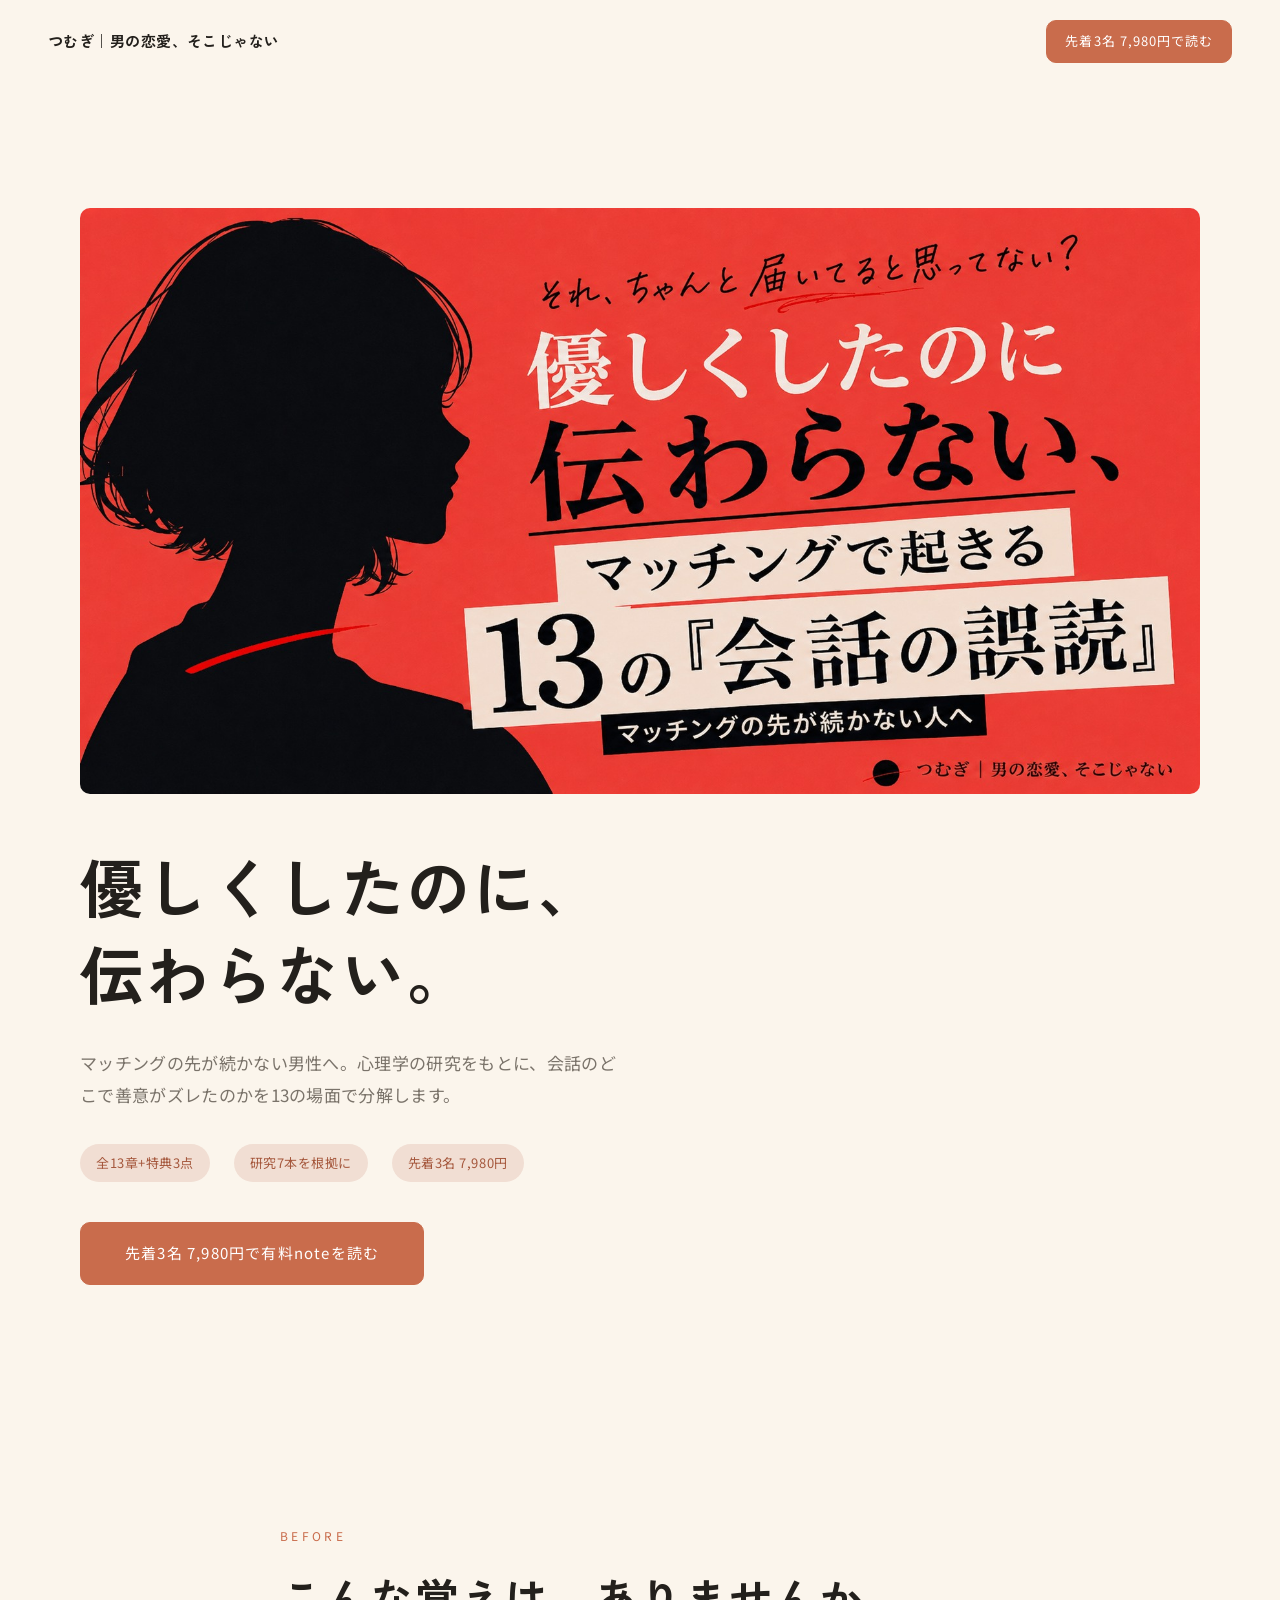
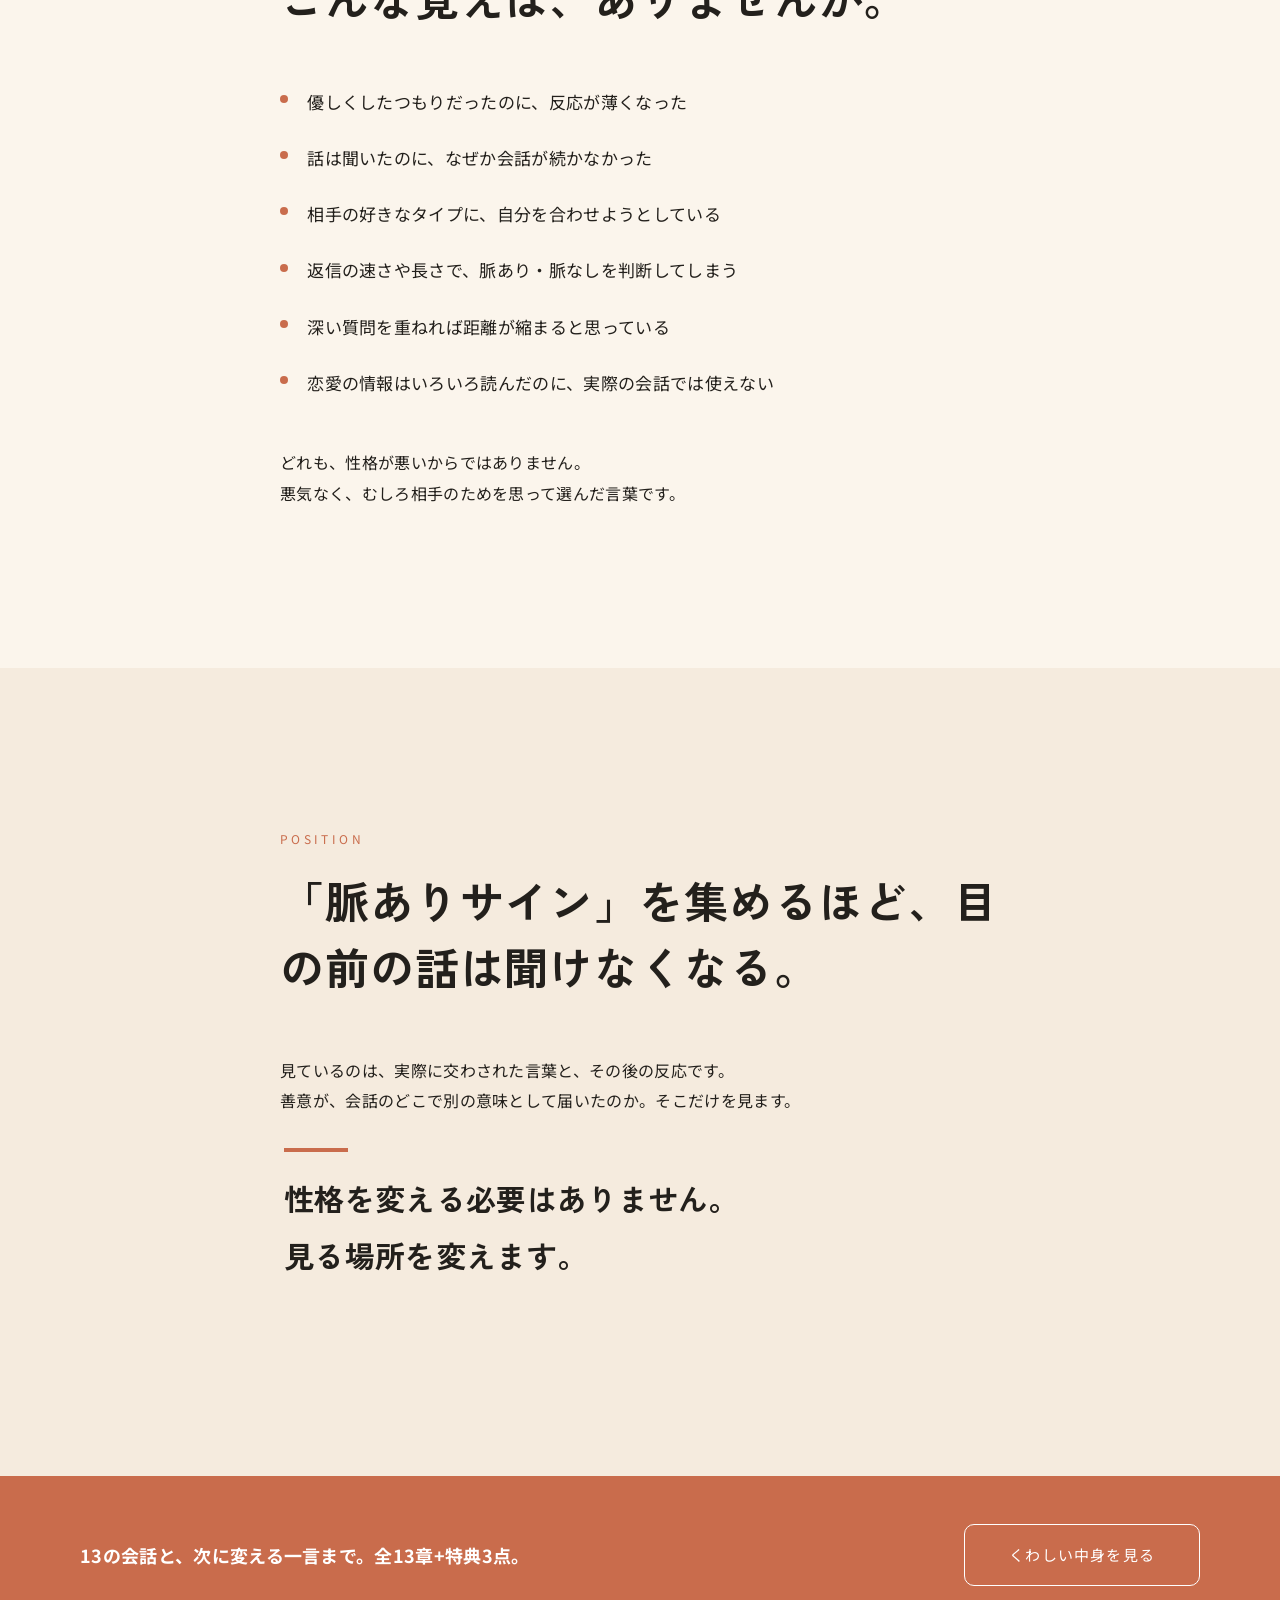
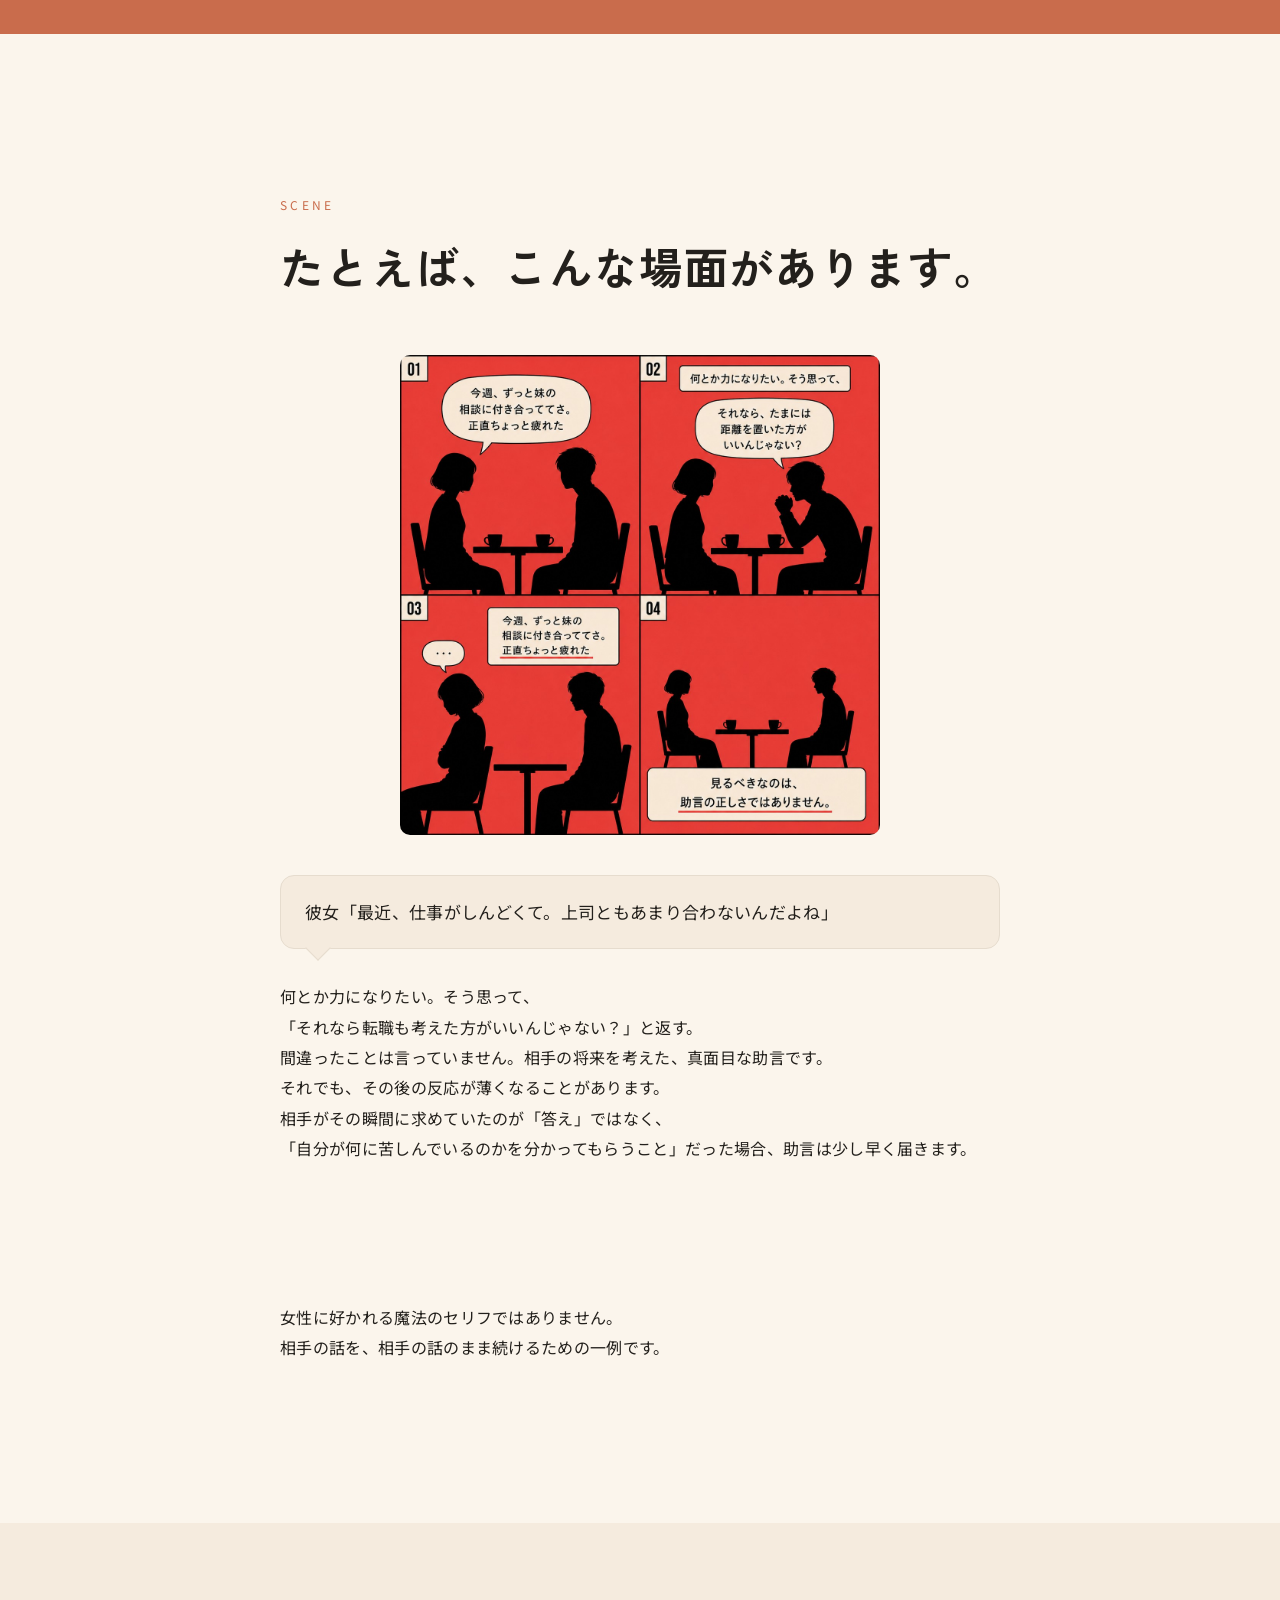
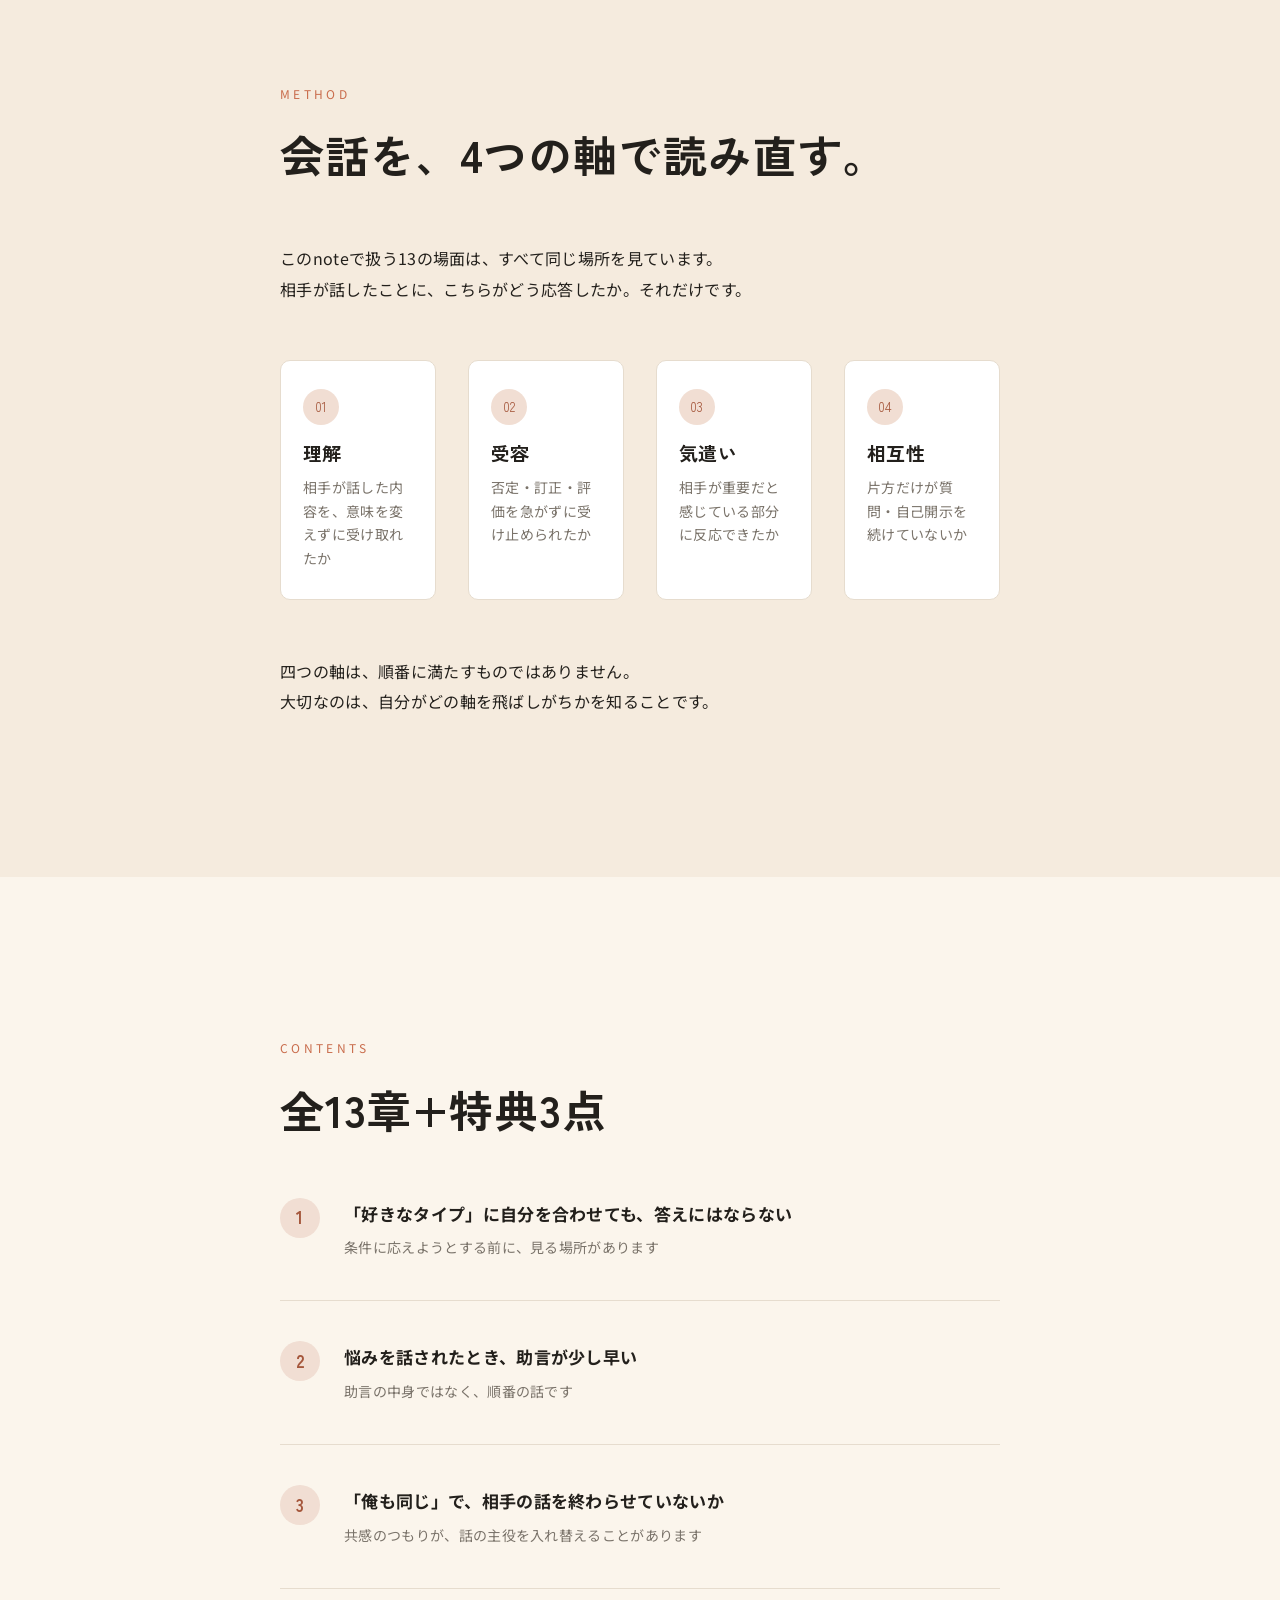
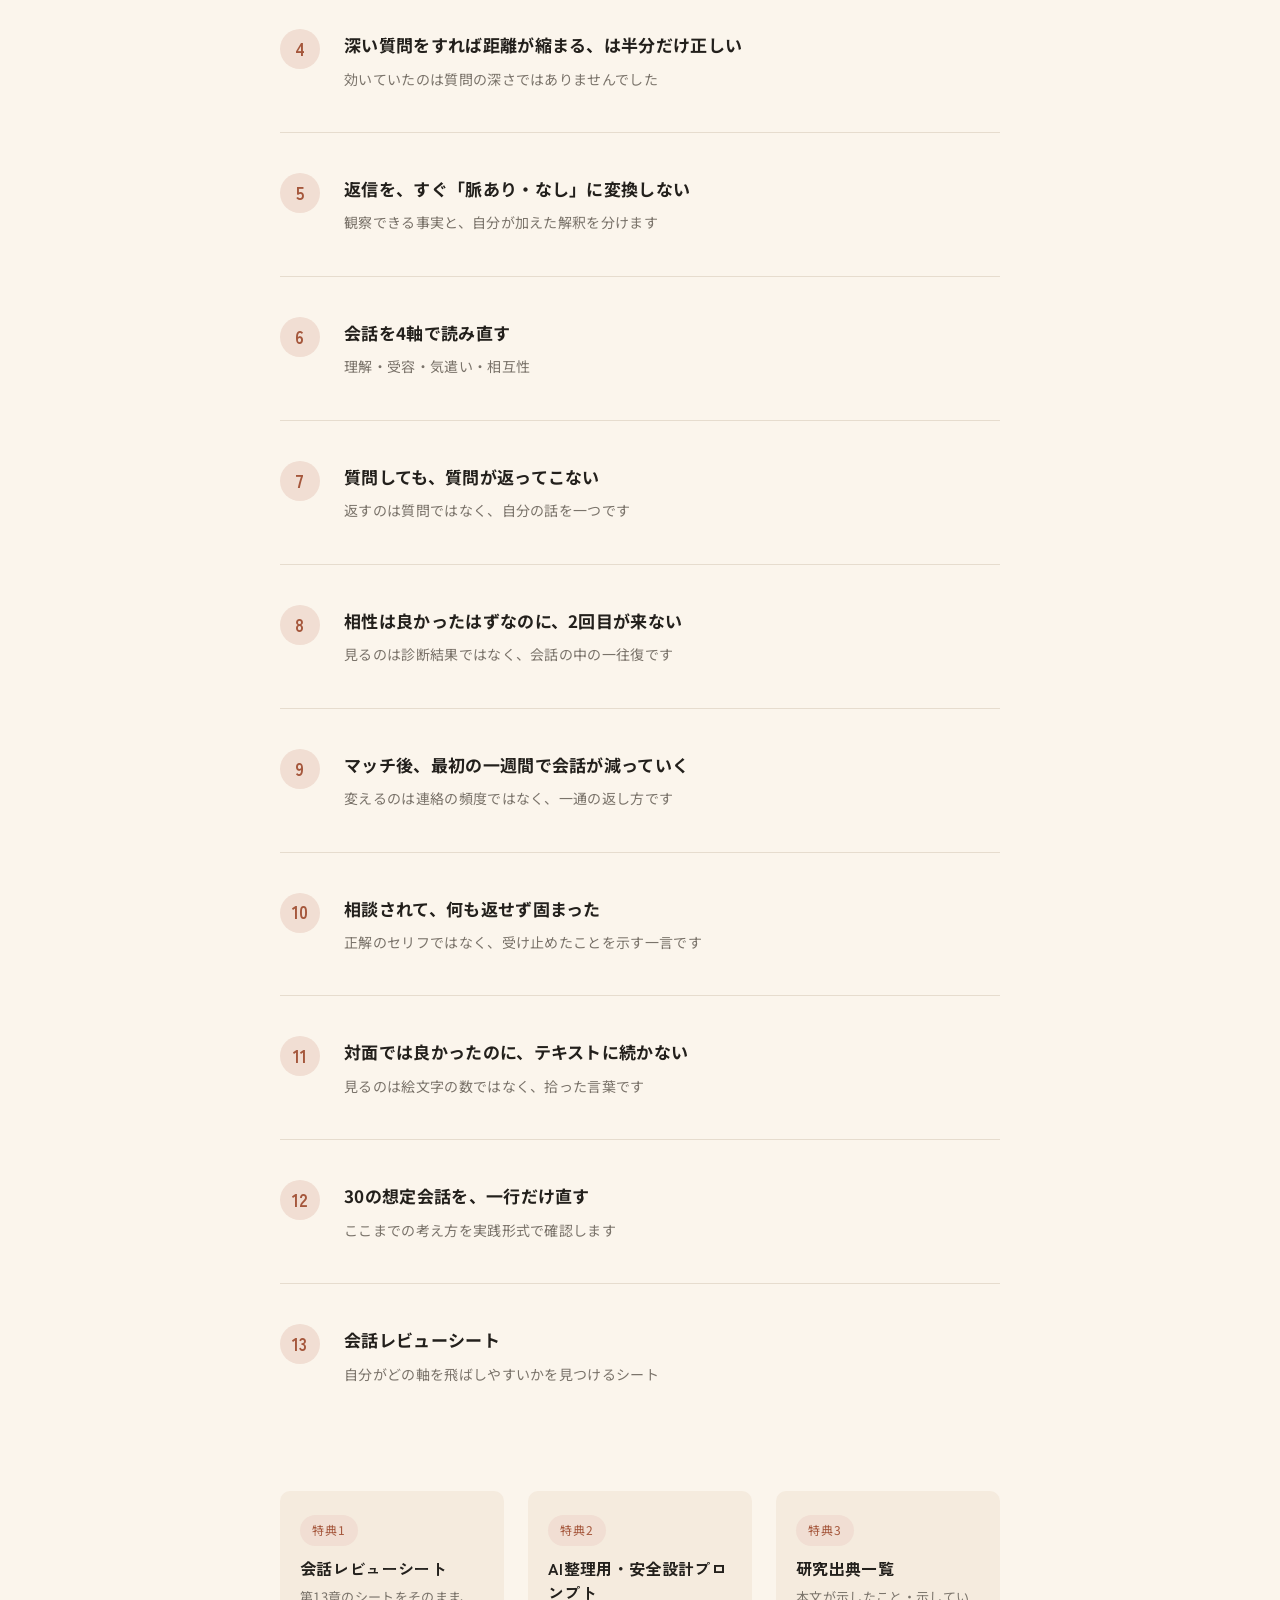
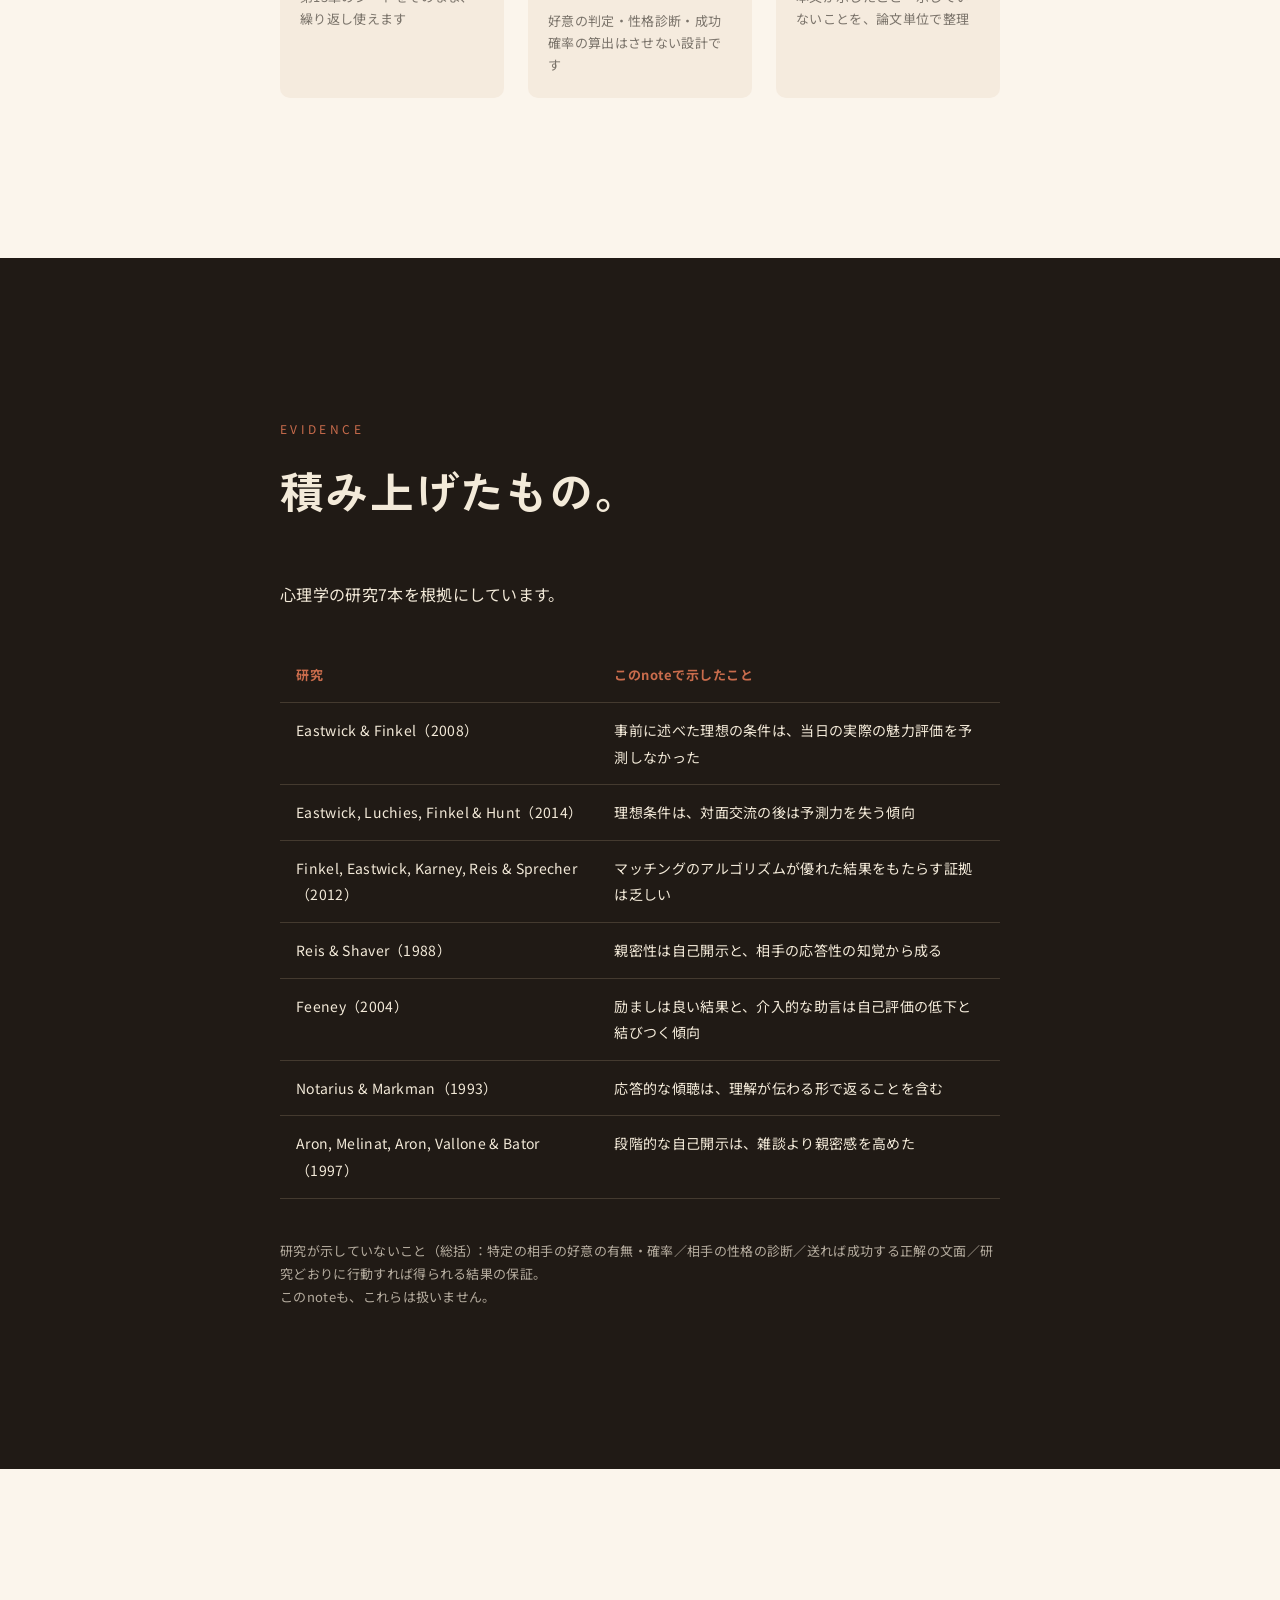
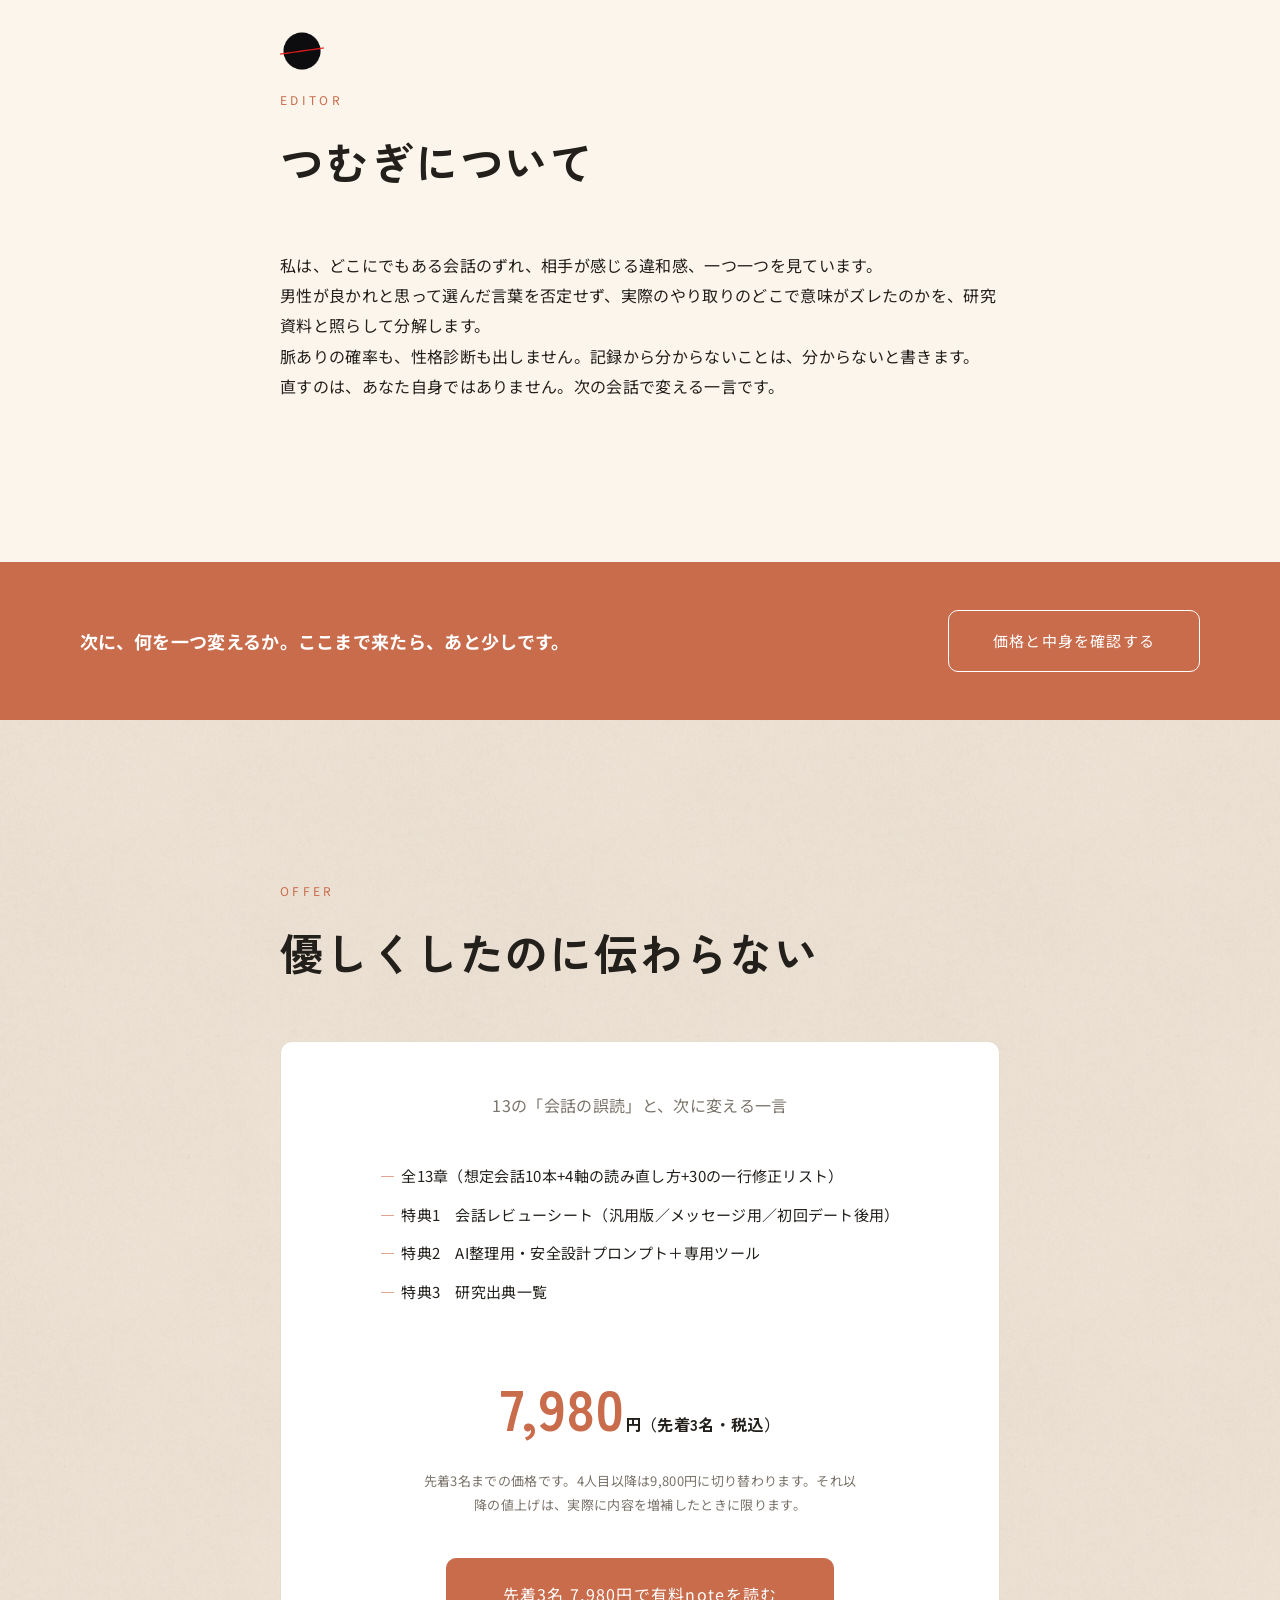
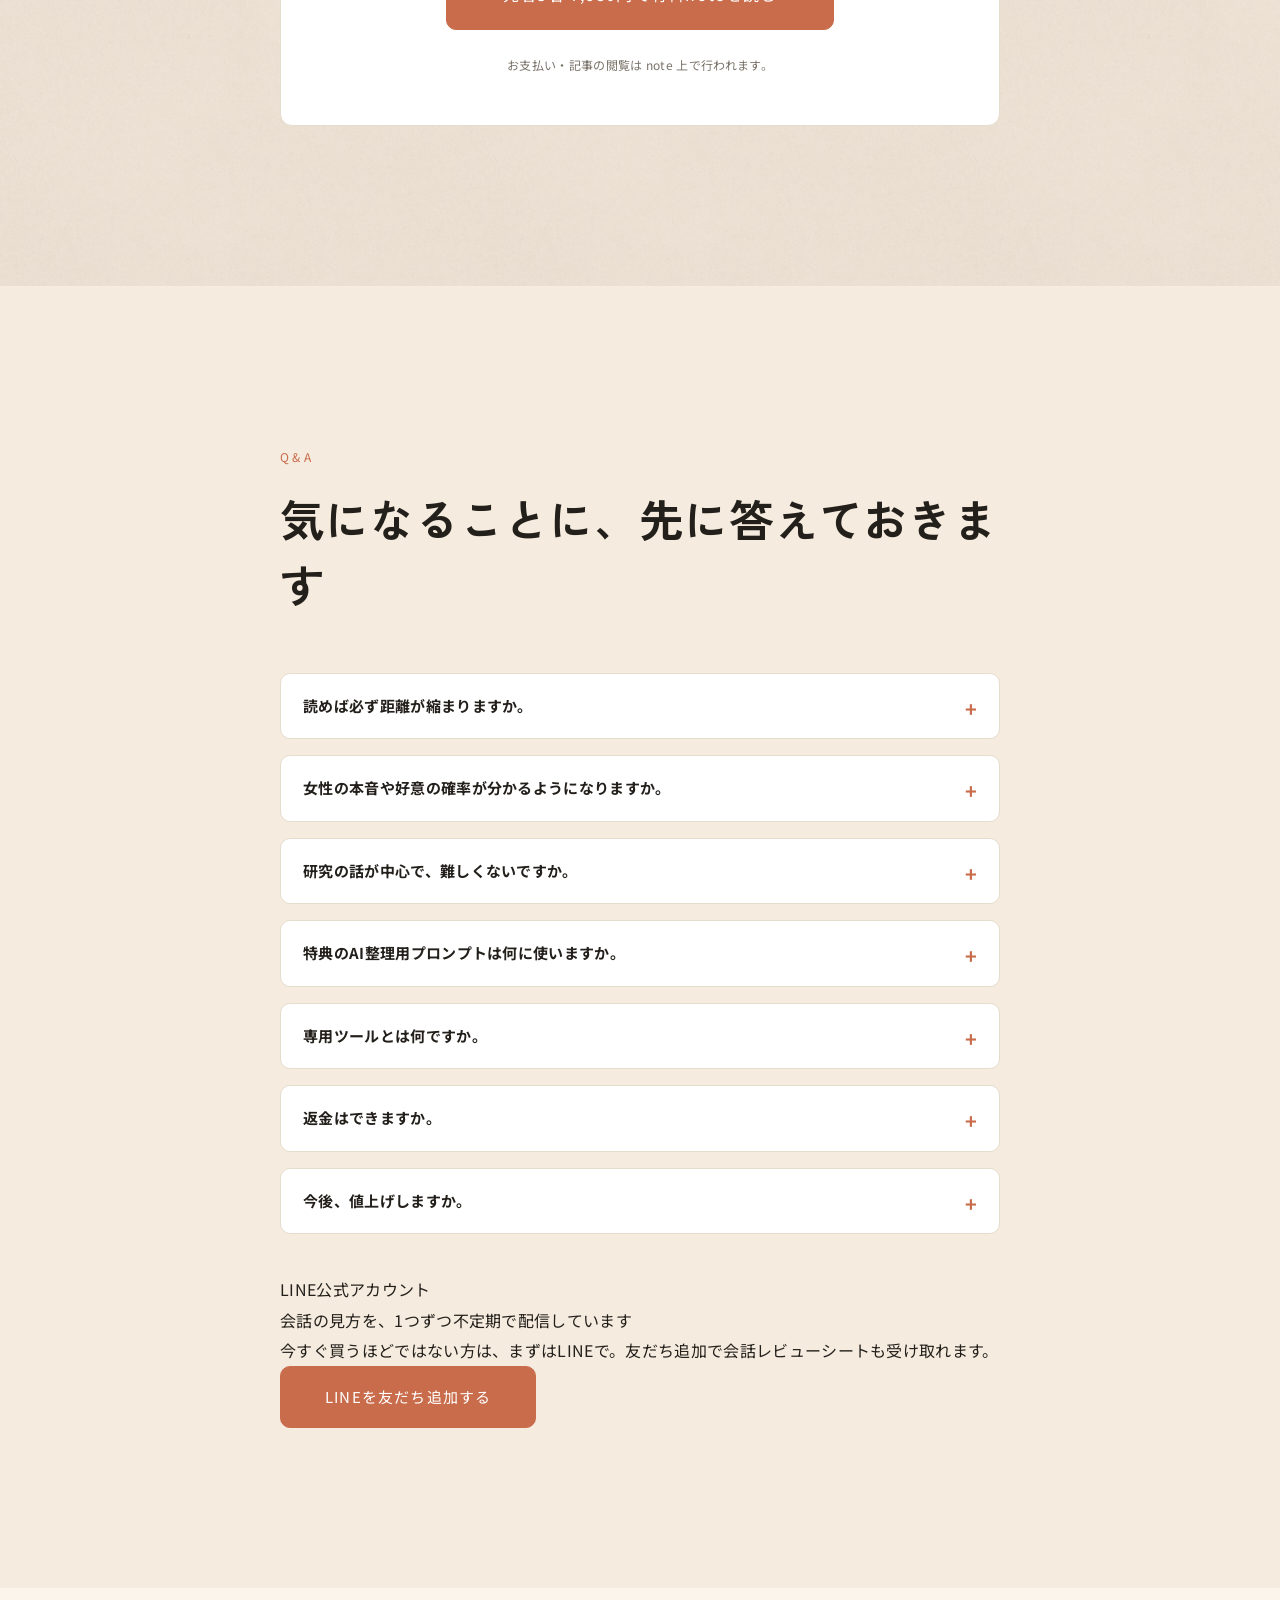
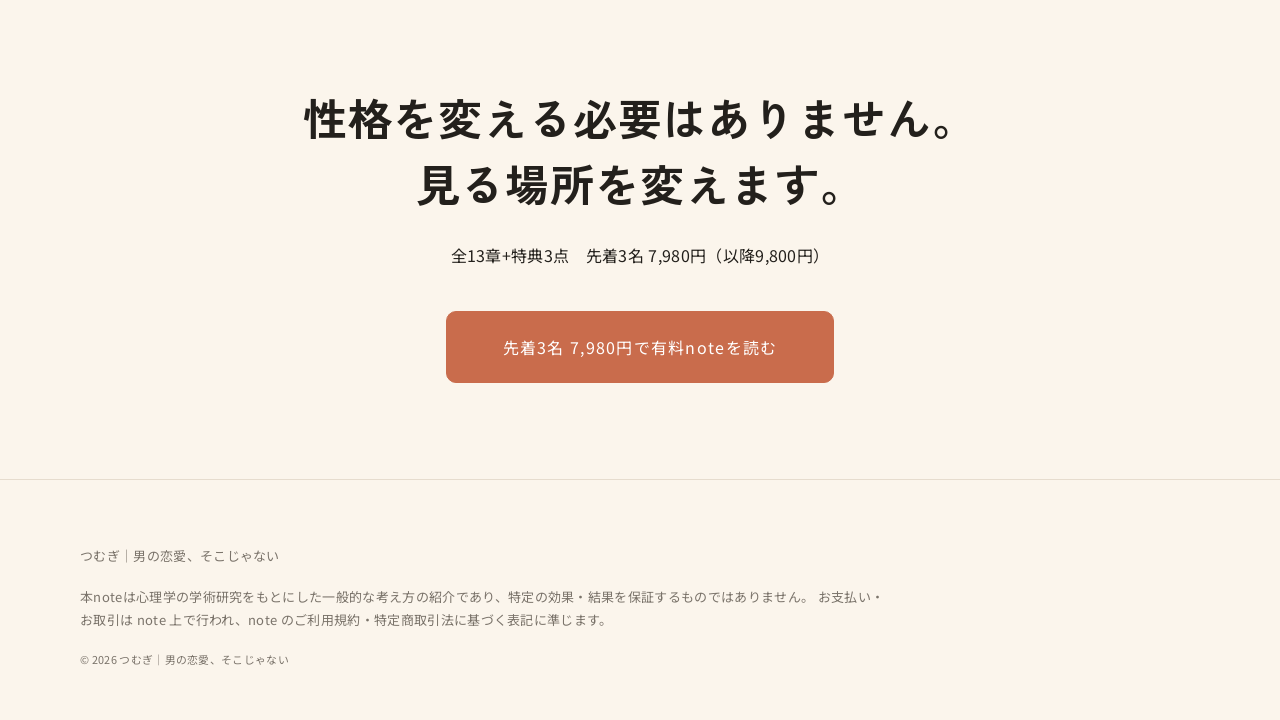
==== commit 9fbf48dd: "LINE banner, remove SCTL placeholder & free-note mention, drop tokuten backlinks - index.html" ====
--- a/index.html
+++ b/index.html
@@ -339,10 +339,14 @@
             <p>先着3名までは7,980円、4人目以降は9,800円です。それ以降さらに値上げする場合は、内容を実際に増補したときに限ります。</p>
           </details>
         </div>
-        <p class="js-reveal faq-footnote" data-delay="1">
-          もう少し様子を見たい方は、同じ4軸の考え方を1つの会話で紹介した無料noteもあります。プロフィールから読めます。<br>
-          LINEでは、会話の見方を1つずつ不定期で配信しています。<a href="https://line.me/R/ti/p/@974dczzv" target="_blank" rel="noopener noreferrer">友だち追加はこちら</a>。
-        </p>
+        <div class="line-banner js-reveal" data-delay="1">
+          <div class="line-banner__text">
+            <p class="line-banner__label">LINE公式アカウント</p>
+            <p class="line-banner__title">会話の見方を、1つずつ不定期で配信しています</p>
+            <p class="line-banner__desc">今すぐ買うほどではない方は、まずはLINEで。友だち追加で会話レビューシートも受け取れます。</p>
+          </div>
+          <a class="button" href="https://line.me/R/ti/p/@974dczzv" target="_blank" rel="noopener noreferrer">LINEを友だち追加する</a>
+        </div>
       </div>
     </section>
 
@@ -361,8 +365,7 @@
       <p>つむぎ｜男の恋愛、そこじゃない</p>
       <p class="site-footer__legal">
         本noteは心理学の学術研究をもとにした一般的な考え方の紹介であり、特定の効果・結果を保証するものではありません。
-        お支払い・お取引は note 上で行われ、note のご利用規約が適用されます。
-        <a href="#">特定商取引法に基づく表記・お問い合わせ</a>（準備中）
+        お支払い・お取引は note 上で行われ、note のご利用規約・特定商取引法に基づく表記に準じます。
       </p>
       <p><small>&copy; 2026 つむぎ｜男の恋愛、そこじゃない</small></p>
     </div>
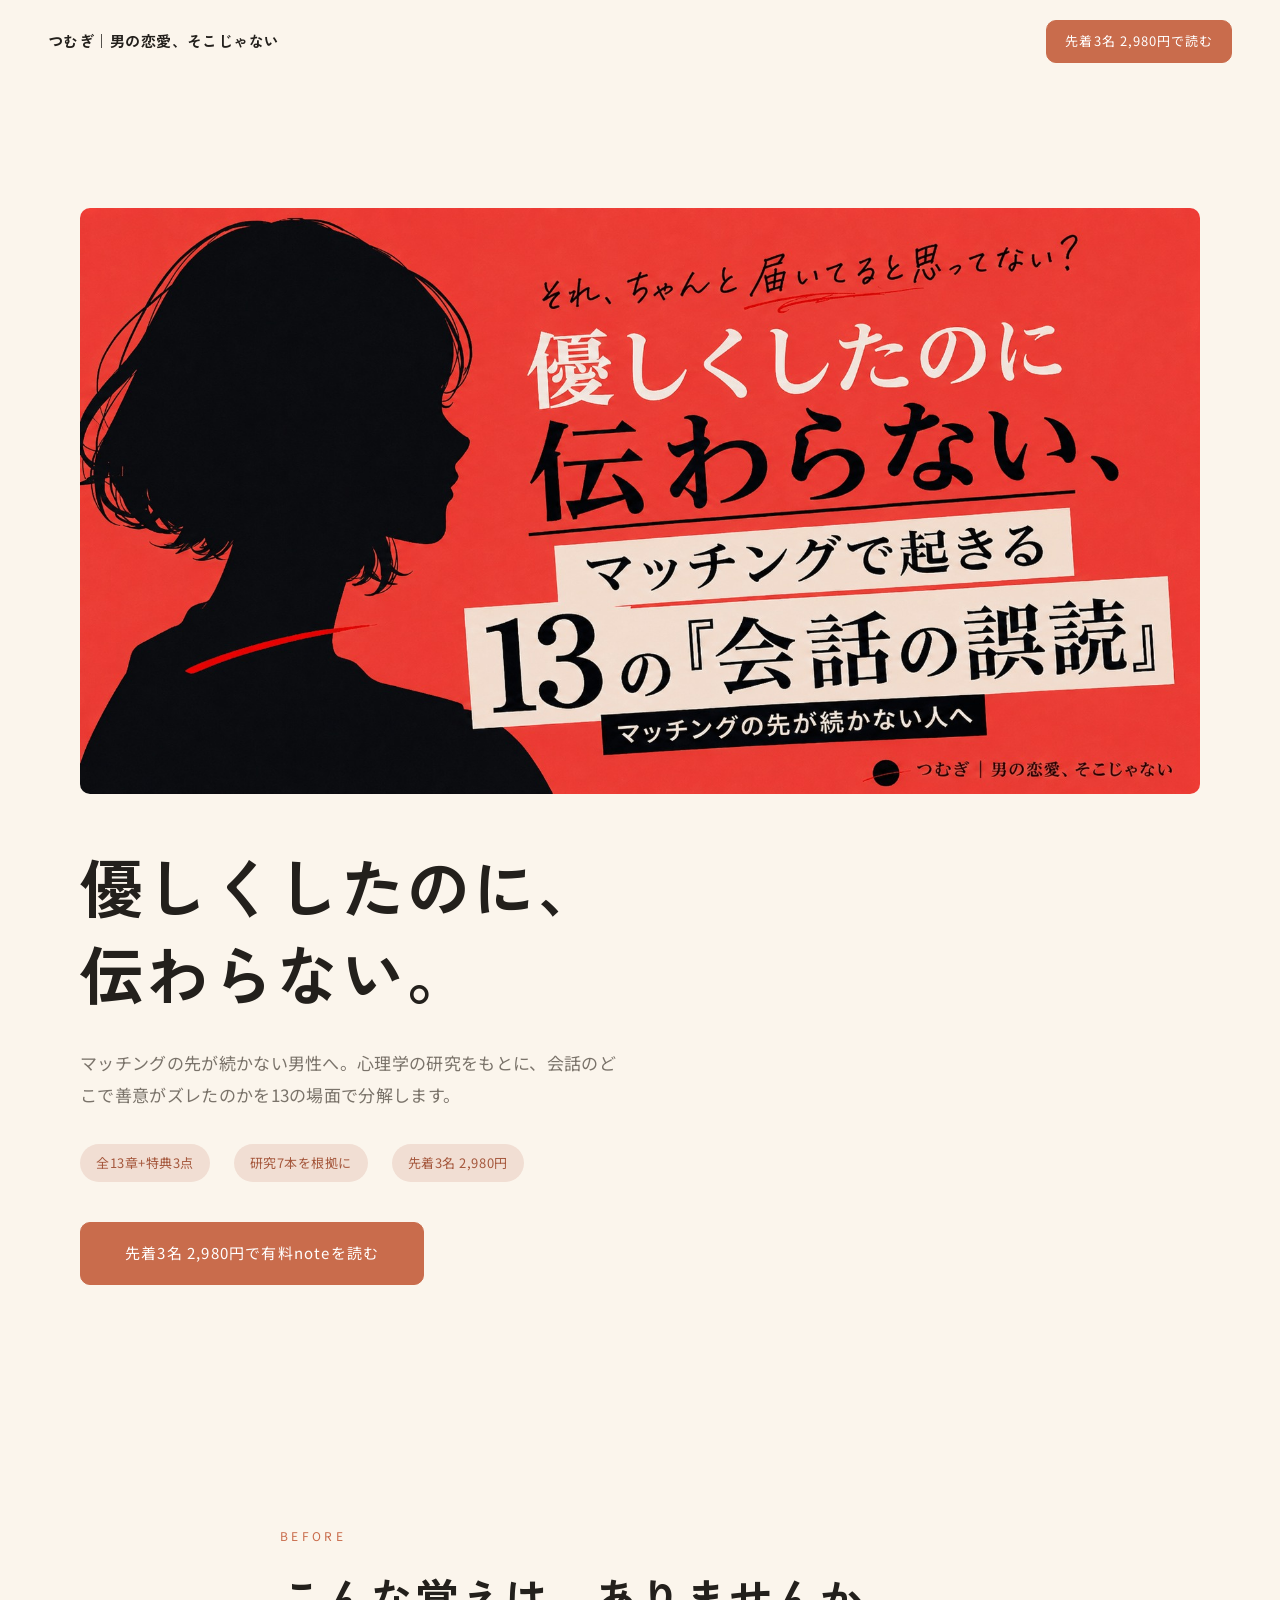
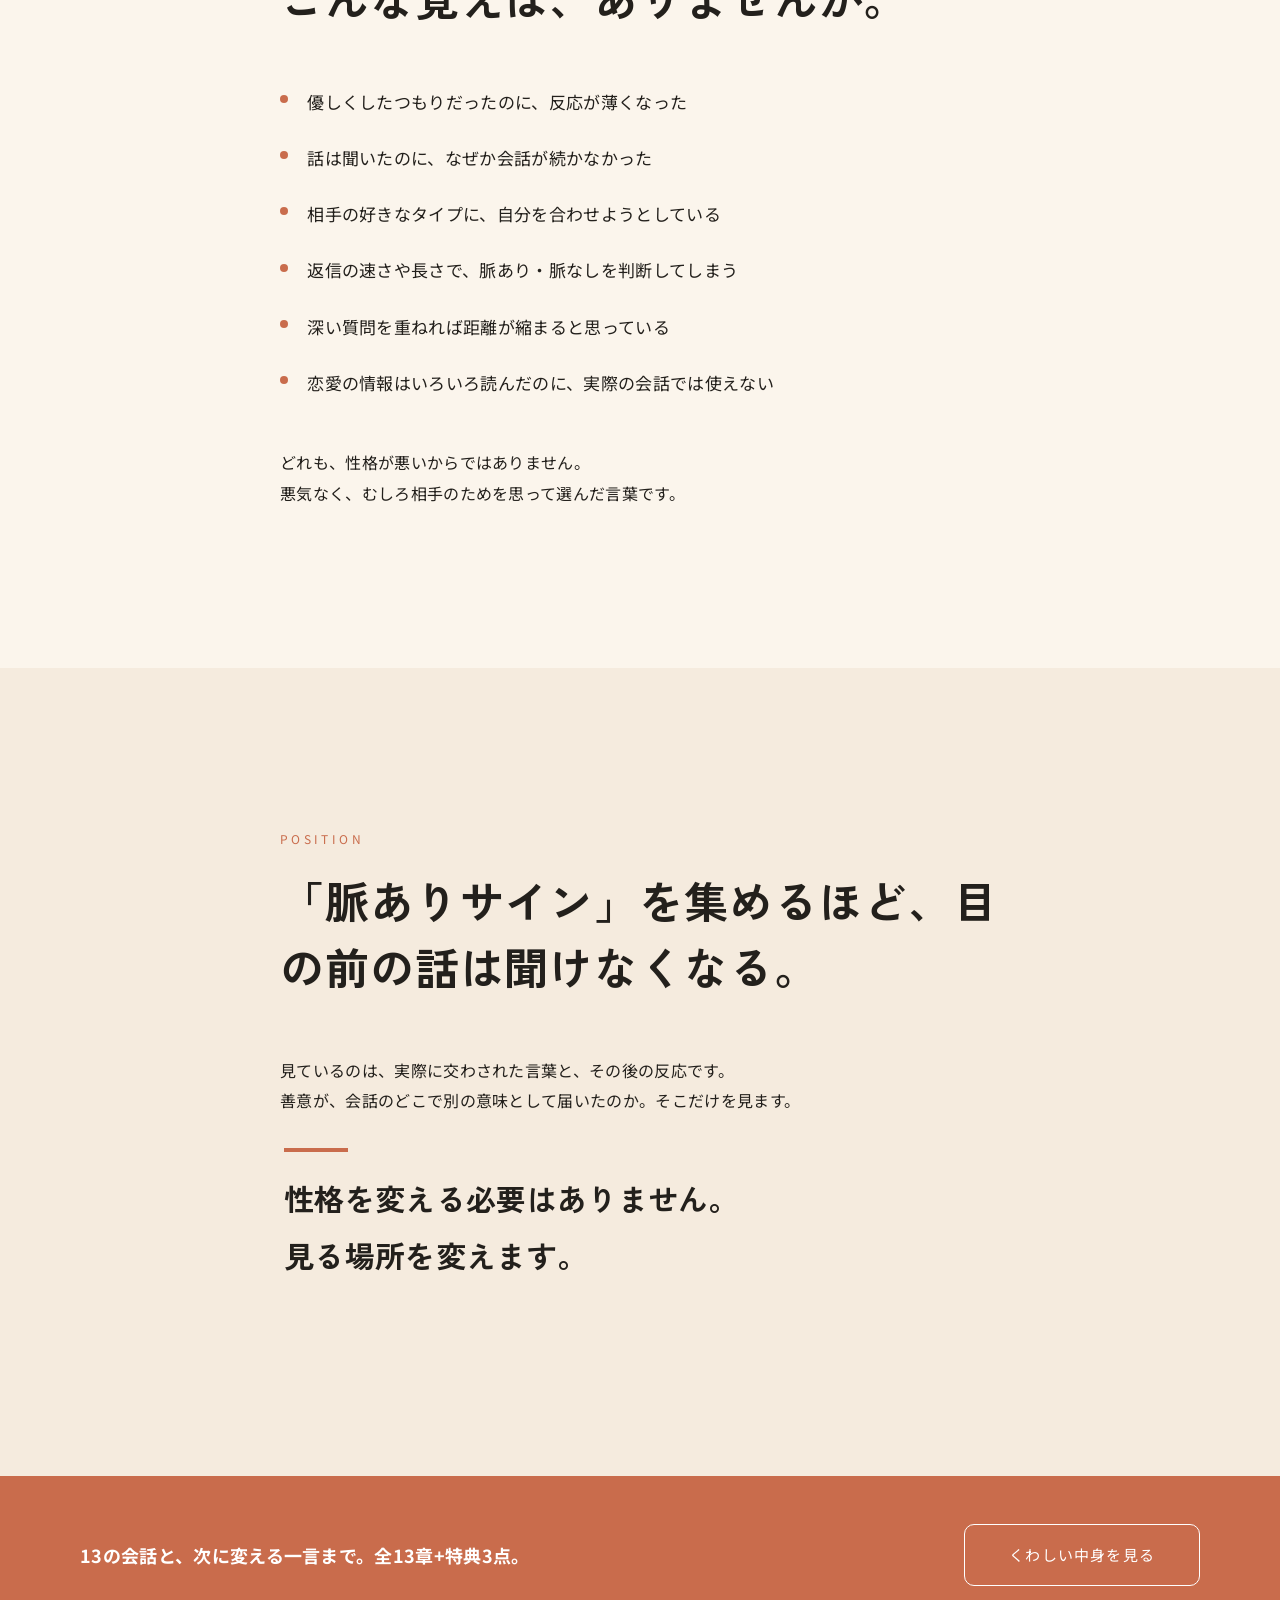
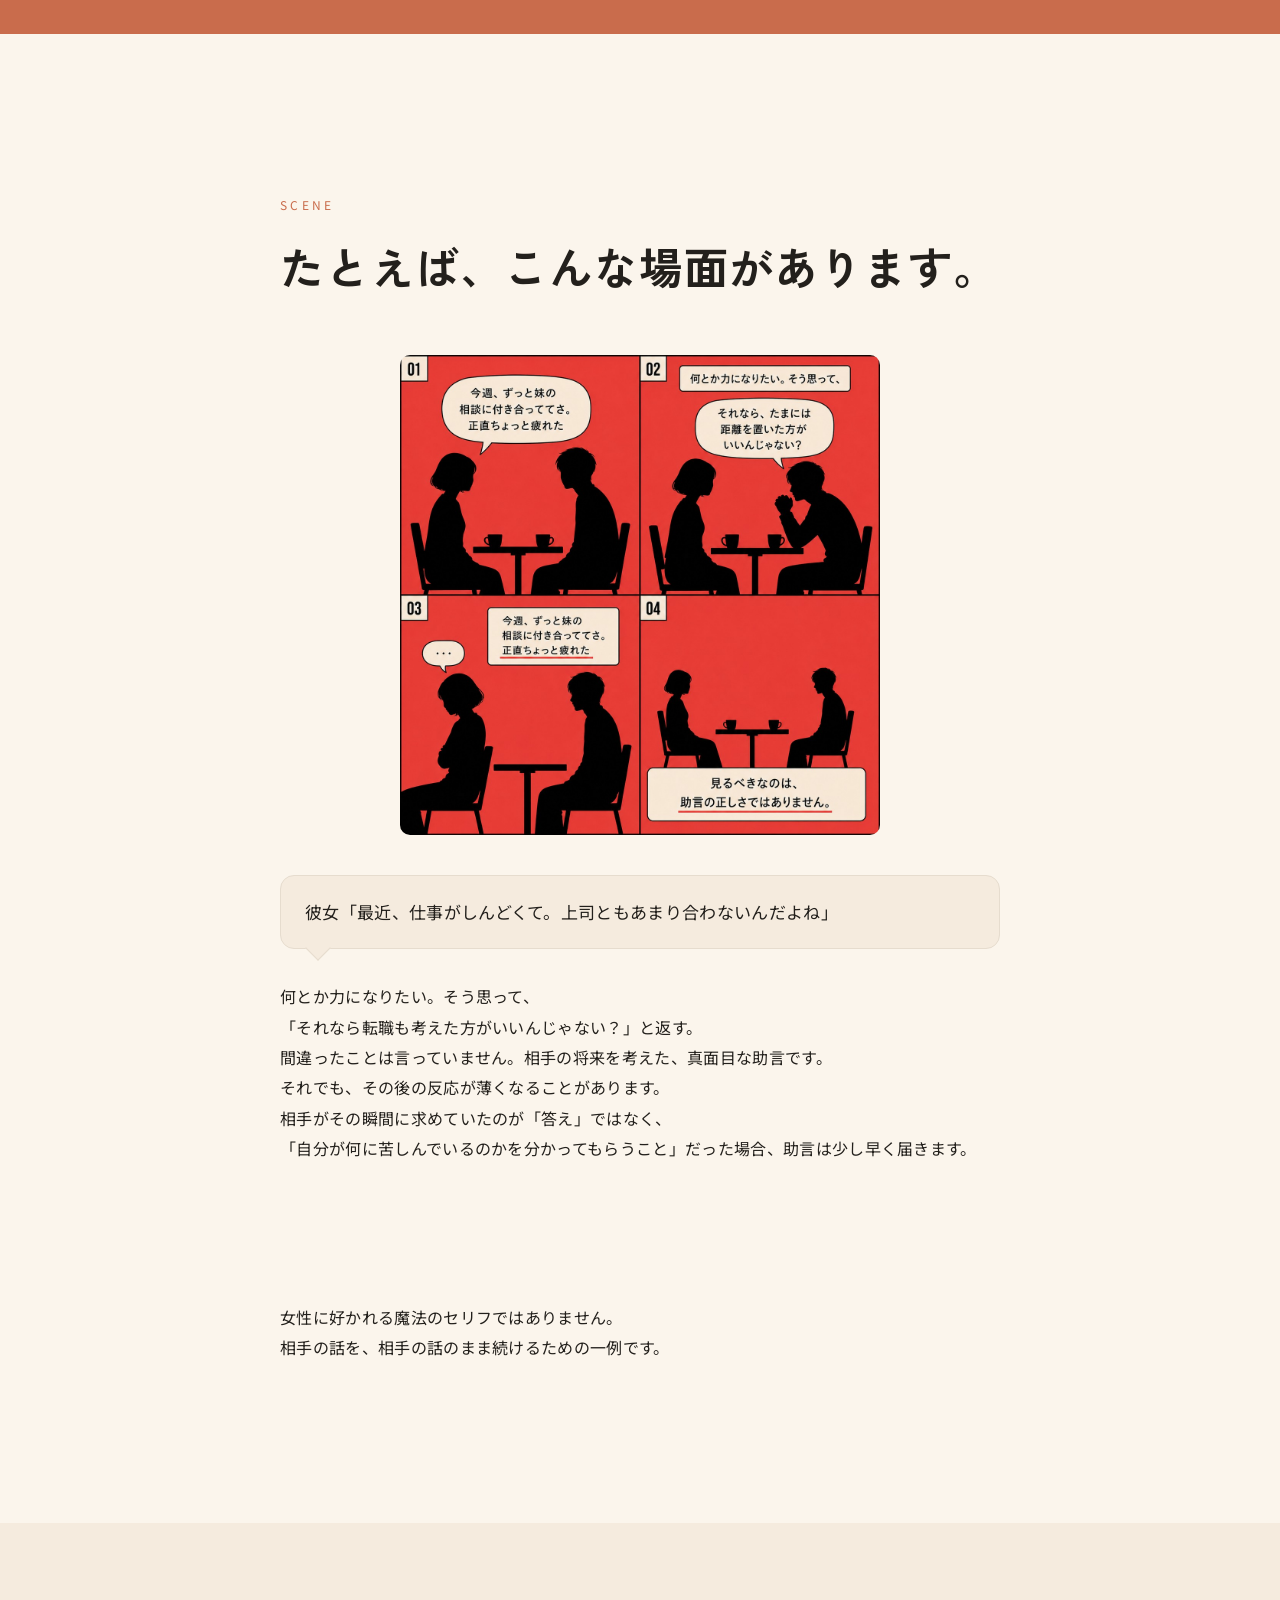
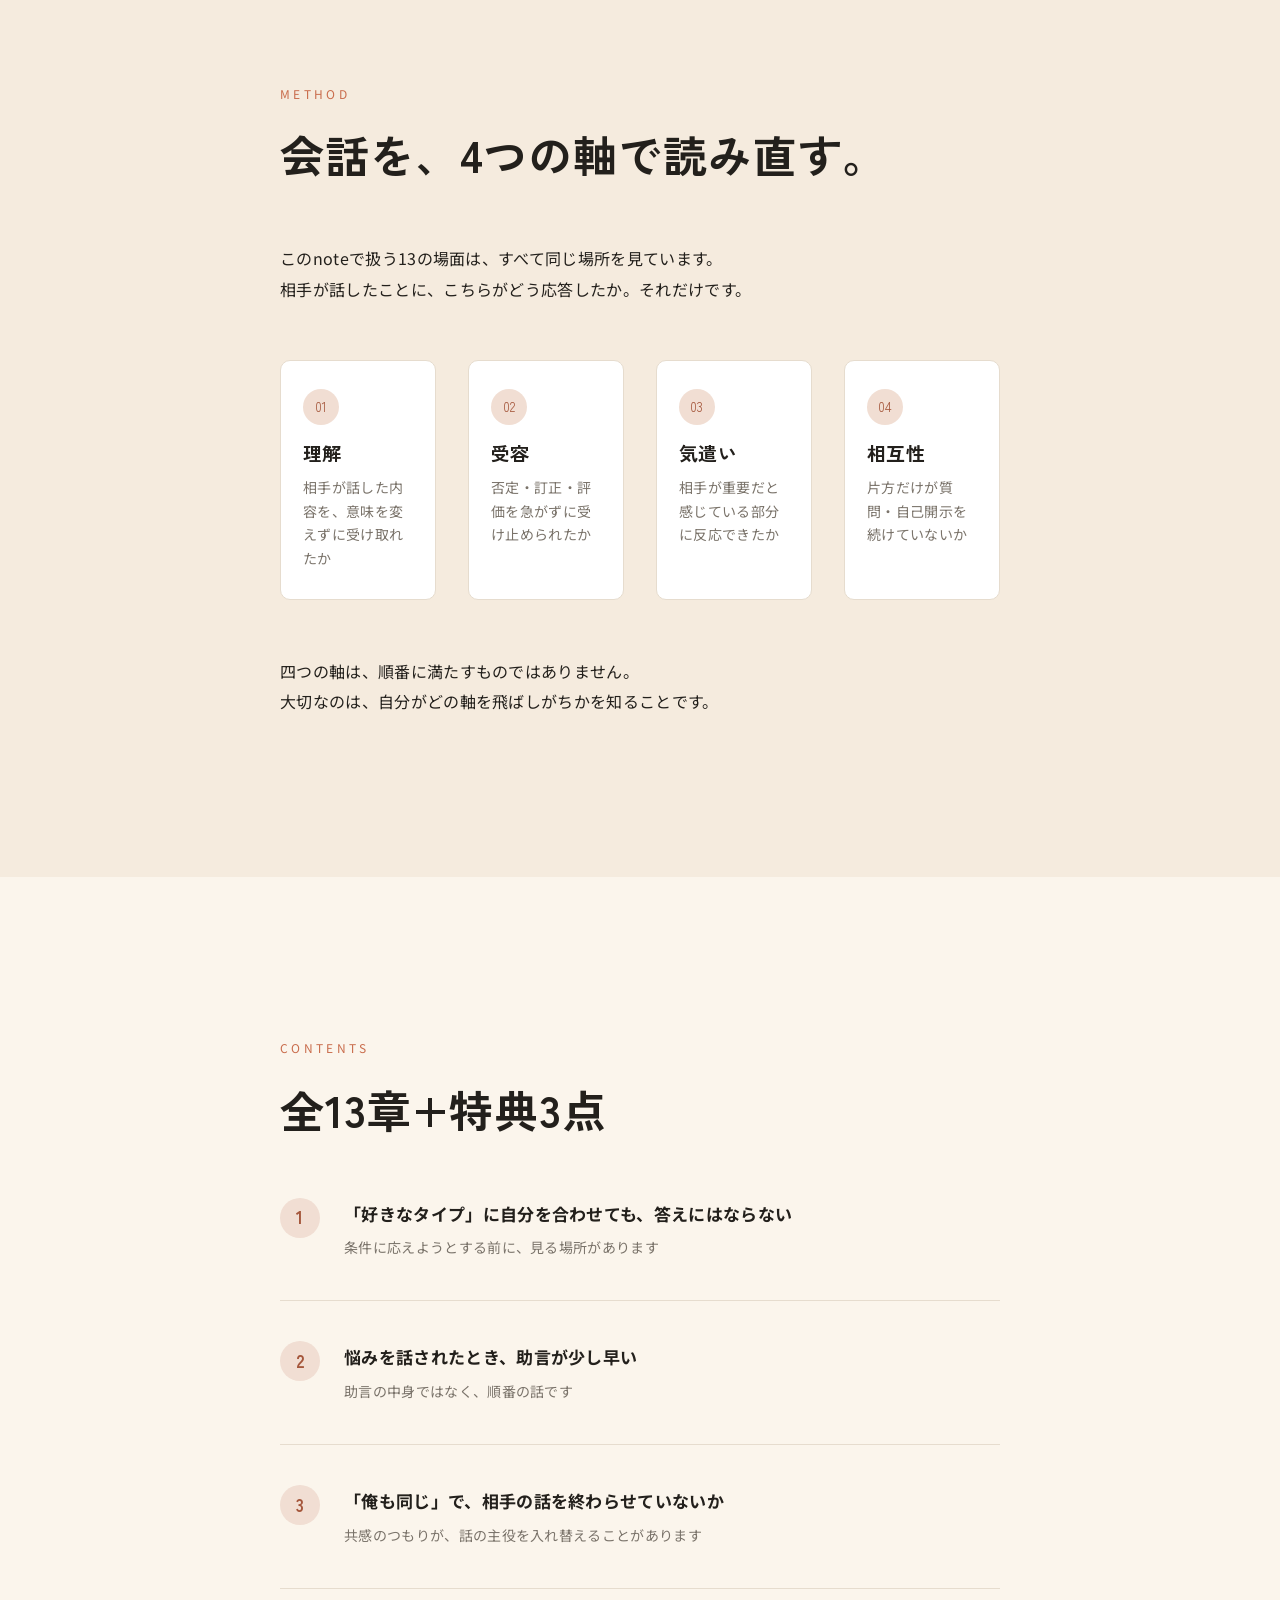
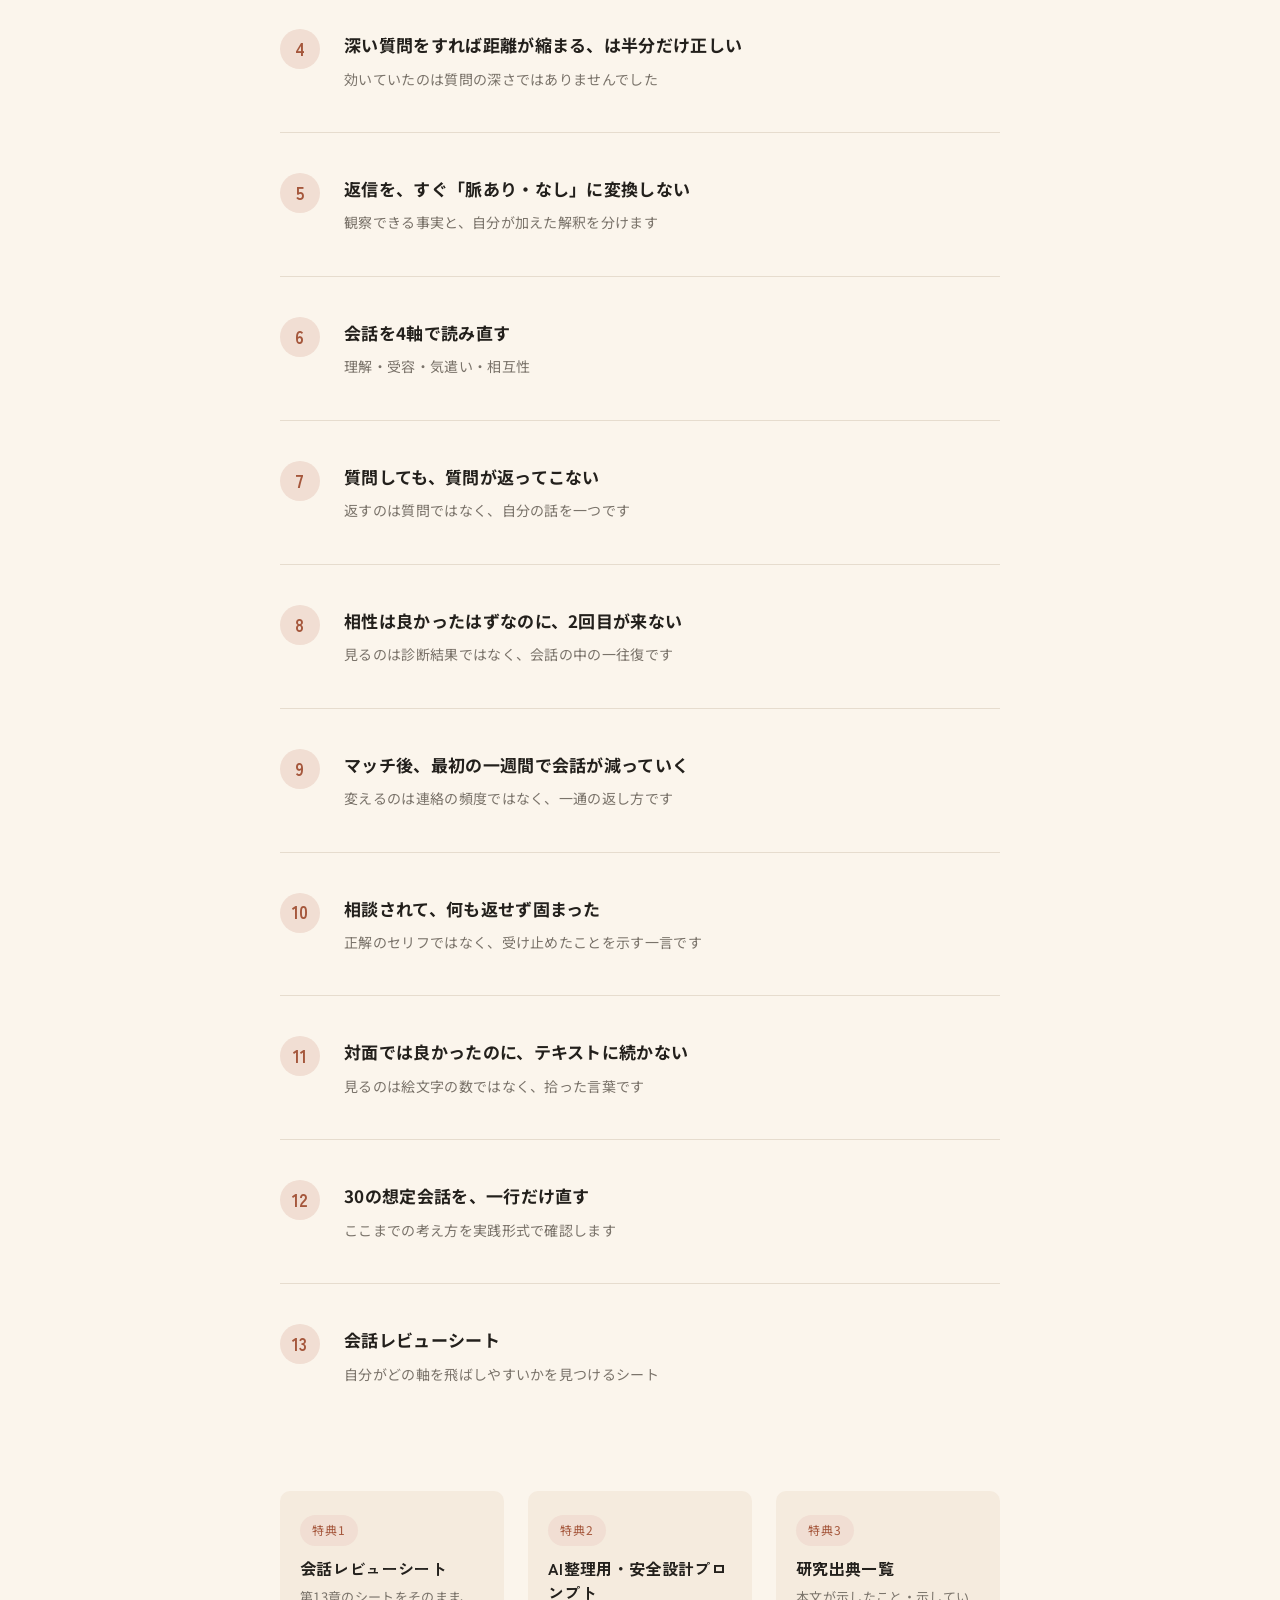
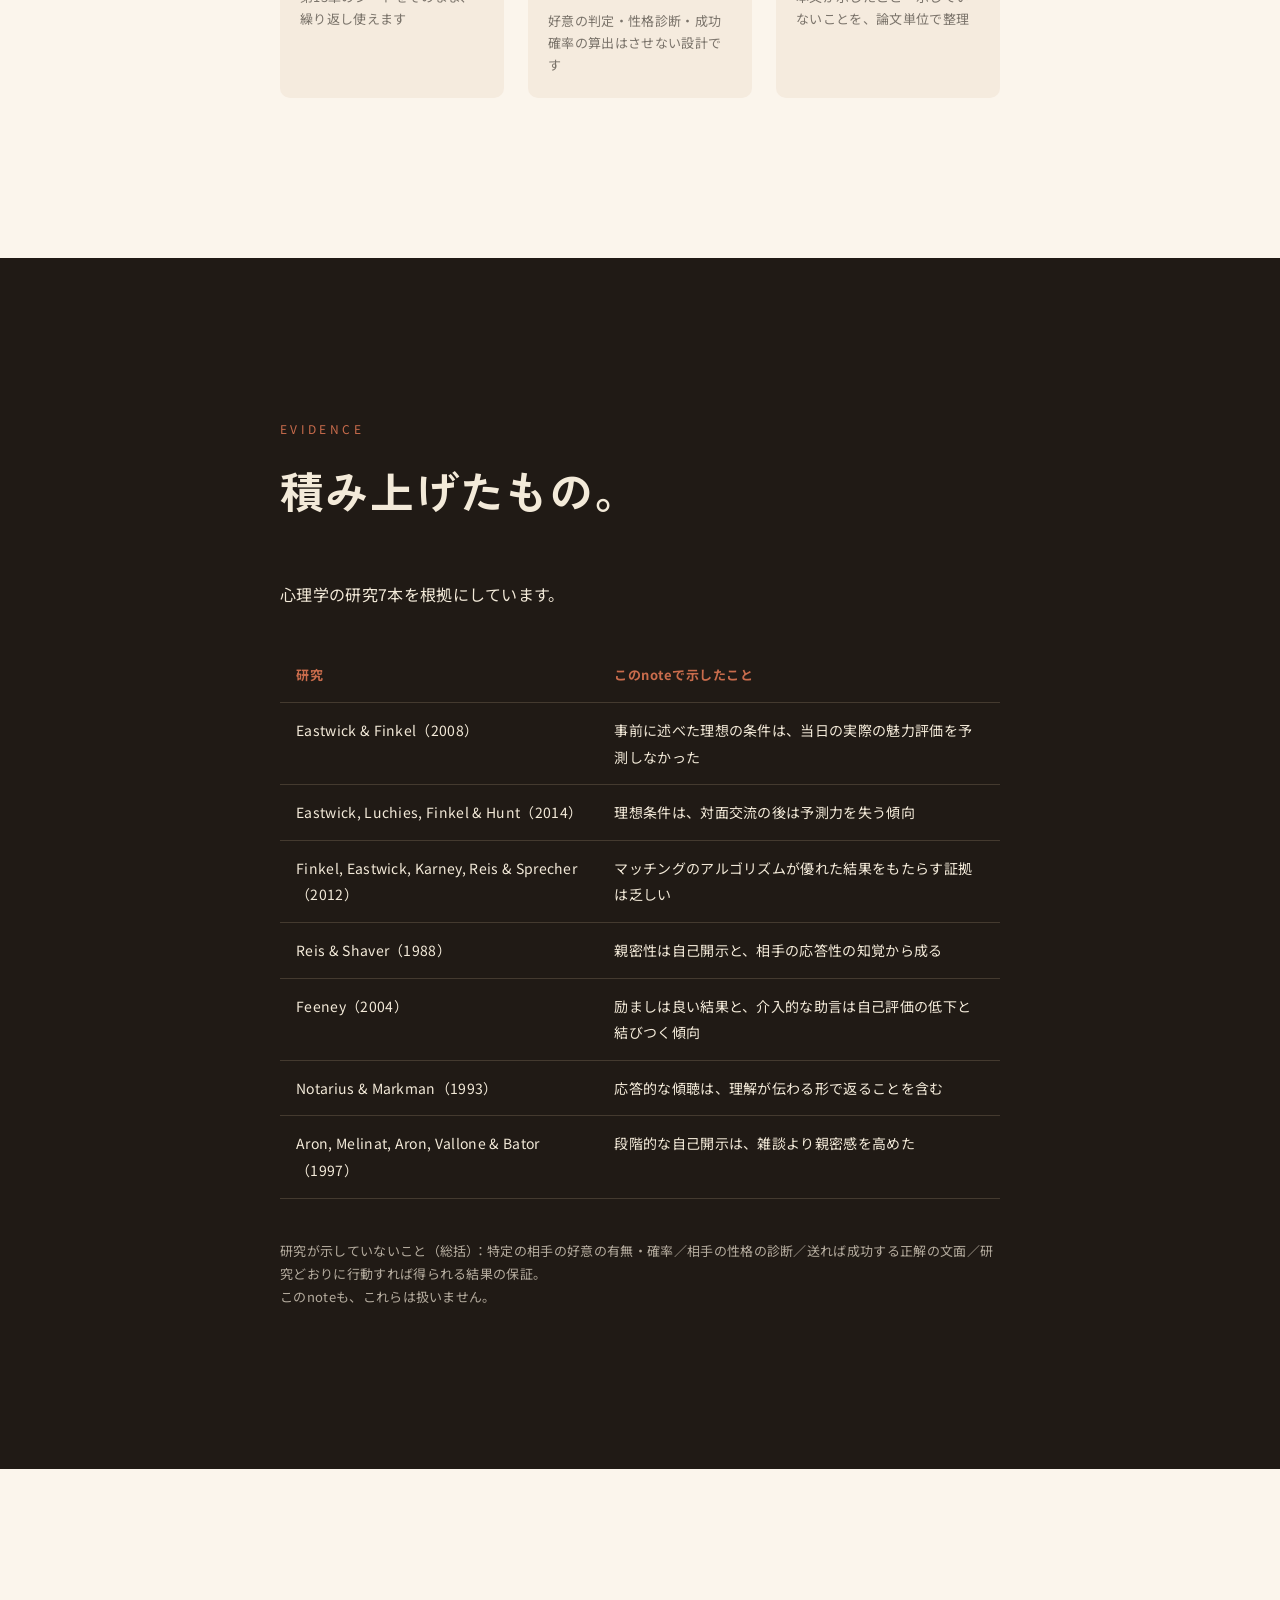
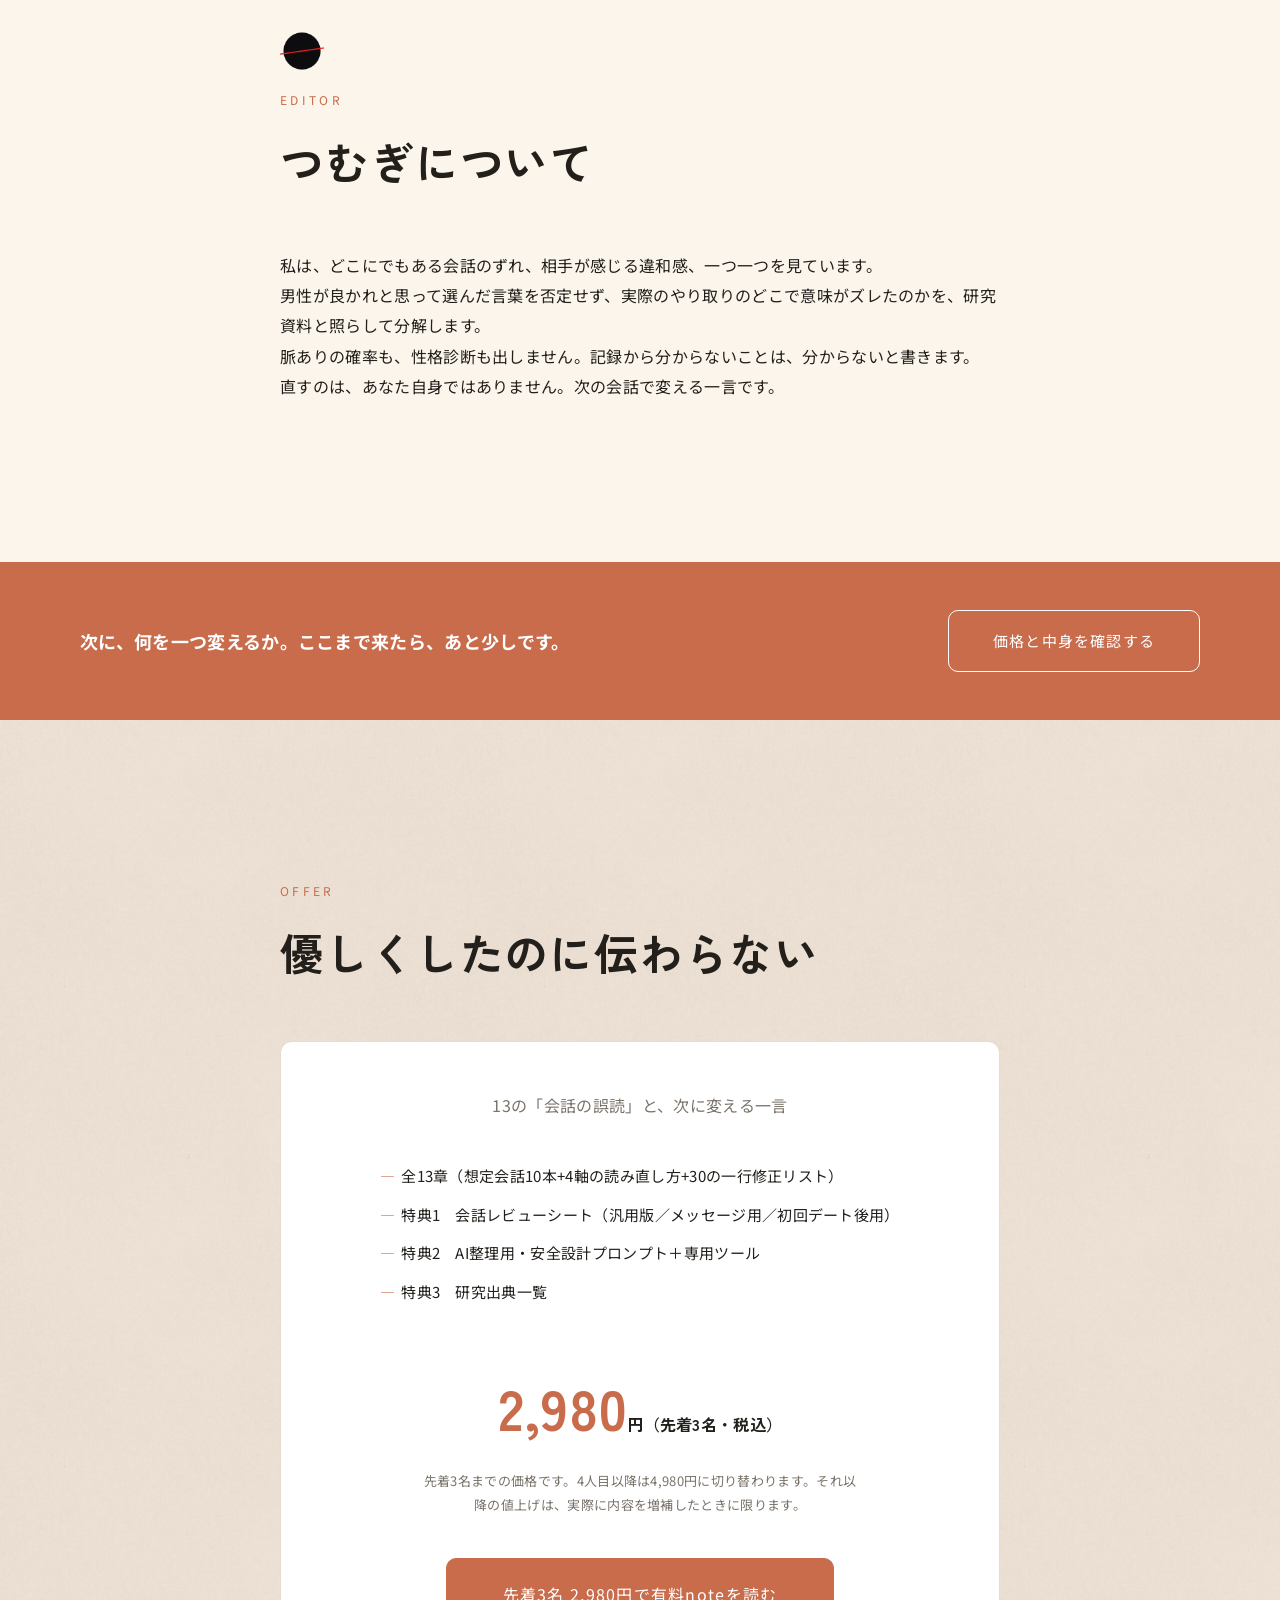
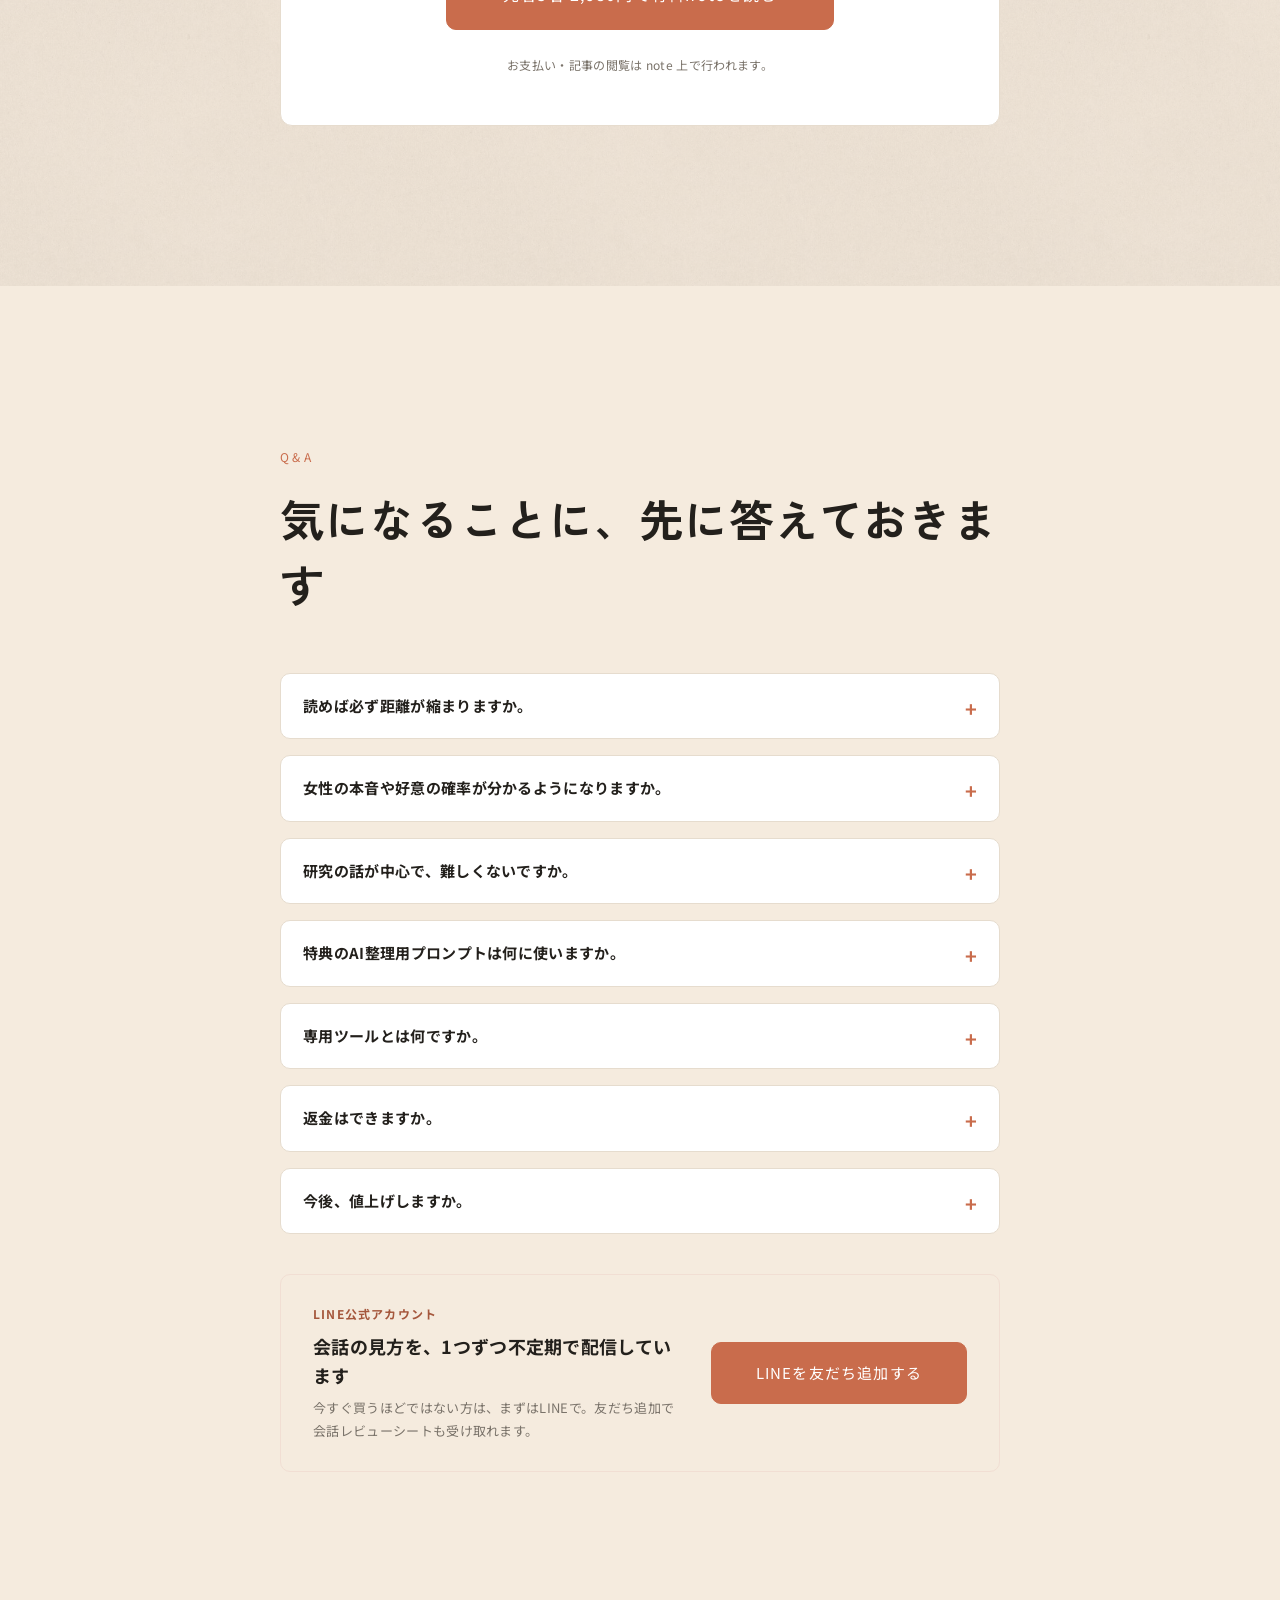
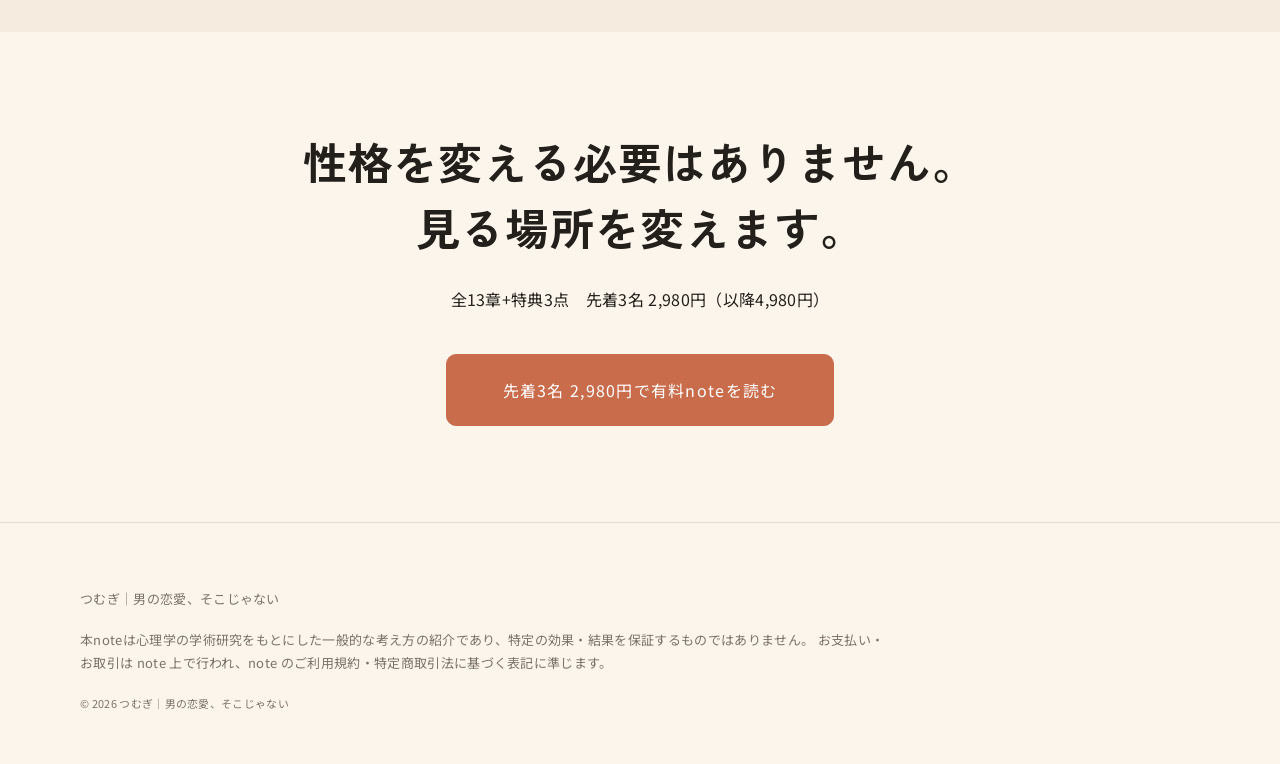
==== commit 78df76ce: "つむぎ有料note 価格改定(値下げ): 7,980円->2,980円 / 9,800円->4,980円" ====
--- a/index.html
+++ b/index.html
@@ -24,7 +24,7 @@
 
   <header class="site-header">
     <a class="site-header__logo" href="#hero">つむぎ｜男の恋愛、そこじゃない</a>
-    <a class="button button--small site-header__cta" href="#offer">先着3名 7,980円で読む</a>
+    <a class="button button--small site-header__cta" href="#offer">先着3名 2,980円で読む</a>
   </header>
 
   <main>
@@ -45,9 +45,9 @@
         <div class="hero__meta js-reveal" data-delay="3">
           <span>全13章+特典3点</span>
           <span>研究7本を根拠に</span>
-          <span>先着3名 7,980円</span>
-        </div>
-        <a class="button js-reveal" data-delay="3" href="#offer">先着3名 7,980円で有料noteを読む</a>
+          <span>先着3名 2,980円</span>
+        </div>
+        <a class="button js-reveal" data-delay="3" href="#offer">先着3名 2,980円で有料noteを読む</a>
       </div>
     </section>
 
@@ -294,9 +294,9 @@
             <li>特典2　AI整理用・安全設計プロンプト＋専用ツール</li>
             <li>特典3　研究出典一覧</li>
           </ul>
-          <p class="offer-card__price"><span>7,980</span>円（先着3名・税込）</p>
-          <p class="offer-card__note">先着3名までの価格です。4人目以降は9,800円に切り替わります。それ以降の値上げは、実際に内容を増補したときに限ります。</p>
-          <a class="button button--large" href="https://note.com/koi_sokojanai/n/nc593da501217" target="_blank" rel="noopener noreferrer">先着3名 7,980円で有料noteを読む</a>
+          <p class="offer-card__price"><span>2,980</span>円（先着3名・税込）</p>
+          <p class="offer-card__note">先着3名までの価格です。4人目以降は4,980円に切り替わります。それ以降の値上げは、実際に内容を増補したときに限ります。</p>
+          <a class="button button--large" href="https://note.com/koi_sokojanai/n/nc593da501217" target="_blank" rel="noopener noreferrer">先着3名 2,980円で有料noteを読む</a>
           <p class="offer-card__platform">お支払い・記事の閲覧は note 上で行われます。</p>
         </div>
       </div>
@@ -336,7 +336,7 @@
           </details>
           <details class="faq-item">
             <summary>今後、値上げしますか。</summary>
-            <p>先着3名までは7,980円、4人目以降は9,800円です。それ以降さらに値上げする場合は、内容を実際に増補したときに限ります。</p>
+            <p>先着3名までは2,980円、4人目以降は4,980円です。それ以降さらに値上げする場合は、内容を実際に増補したときに限ります。</p>
           </details>
         </div>
         <div class="line-banner js-reveal" data-delay="1">
@@ -354,8 +354,8 @@
     <section class="section section--tight" id="final-cta">
       <div class="container" style="text-align:center">
         <h2 class="section-head__title js-reveal">性格を変える必要はありません。<br>見る場所を変えます。</h2>
-        <p class="js-reveal" data-delay="1" style="margin:24px 0 40px">全13章+特典3点　先着3名 7,980円（以降9,800円）</p>
-        <a class="button button--large js-reveal" data-delay="2" href="https://note.com/koi_sokojanai/n/nc593da501217" target="_blank" rel="noopener noreferrer">先着3名 7,980円で有料noteを読む</a>
+        <p class="js-reveal" data-delay="1" style="margin:24px 0 40px">全13章+特典3点　先着3名 2,980円（以降4,980円）</p>
+        <a class="button button--large js-reveal" data-delay="2" href="https://note.com/koi_sokojanai/n/nc593da501217" target="_blank" rel="noopener noreferrer">先着3名 2,980円で有料noteを読む</a>
       </div>
     </section>
   </main>
--- a/assets/css/style.css
+++ b/assets/css/style.css
@@ -178,6 +178,21 @@
 }
 .button--invert:hover { background: var(--color-accent-ink); color: var(--color-accent-deep); }
 
+/* LINEバナー */
+.line-banner {
+  display: flex; align-items: center; justify-content: space-between; gap: 24px;
+  flex-wrap: wrap;
+  background: var(--color-surface-warm);
+  border: 1px solid var(--color-accent-soft);
+  border-radius: var(--radius);
+  padding: 28px 32px;
+}
+.line-banner__text { flex: 1 1 320px; }
+.line-banner__label { font-size: 12px; letter-spacing: 0.1em; color: var(--color-accent-deep); font-weight: 700; margin: 0 0 6px; }
+.line-banner__title { font-size: 18px; font-weight: 700; margin: 0 0 6px; line-height: 1.6; }
+.line-banner__desc { font-size: 13px; color: var(--color-muted); margin: 0; line-height: 1.8; }
+.line-banner .button { flex: 0 0 auto; white-space: nowrap; }
+
 /* フォーム */
 .form { display: grid; gap: calc(var(--space) * 4); }
 .form__field { display: grid; gap: calc(var(--space) * 1); }
@@ -407,7 +422,6 @@
 }
 .faq-item[open] summary::after { content: "-"; }
 .faq-item p { margin-top: 12px; font-size: 14px; color: var(--color-muted); line-height: 1.8; }
-.faq-footnote { font-size: 13px; color: var(--color-muted); }
 
 /* ---------- 5. モーション基盤 ---------- */
 /* JSが .is-inview を付ける。演出を変えるならこのクラスのtransform/opacityだけ触る */
